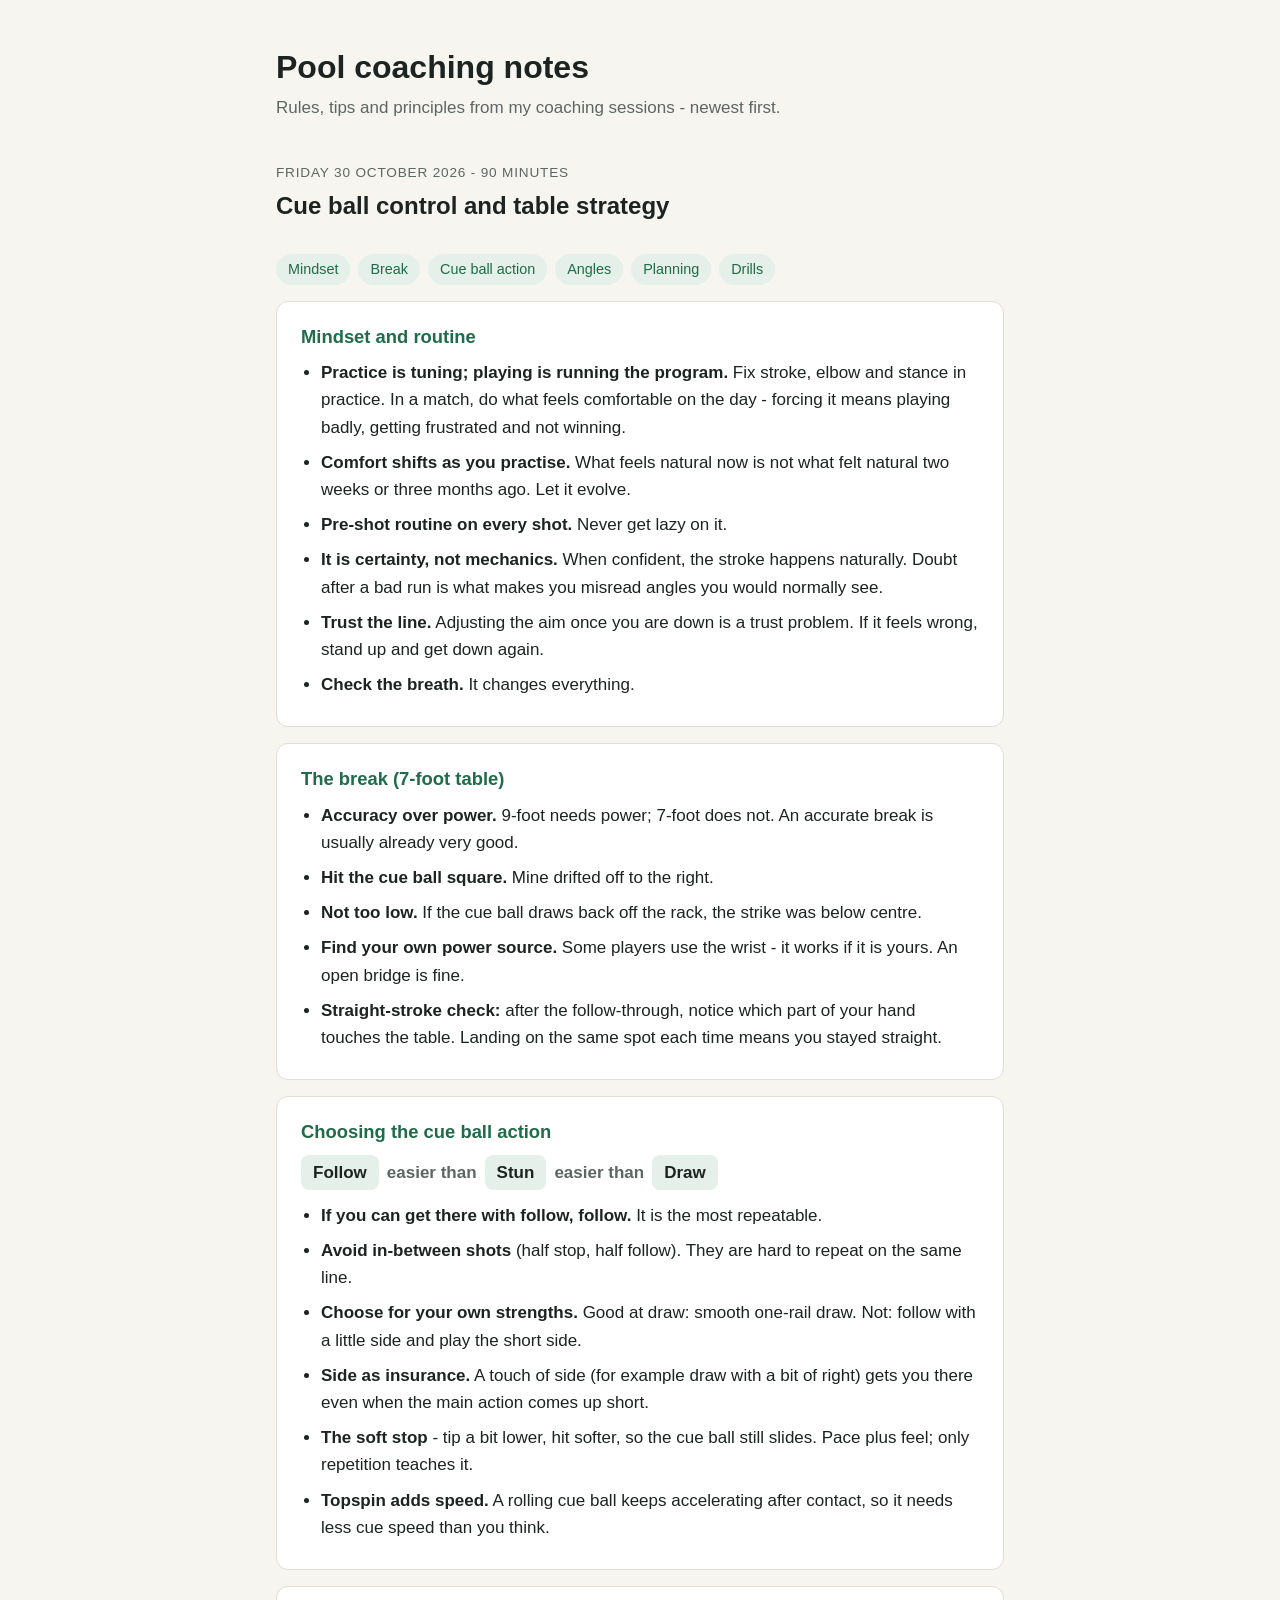
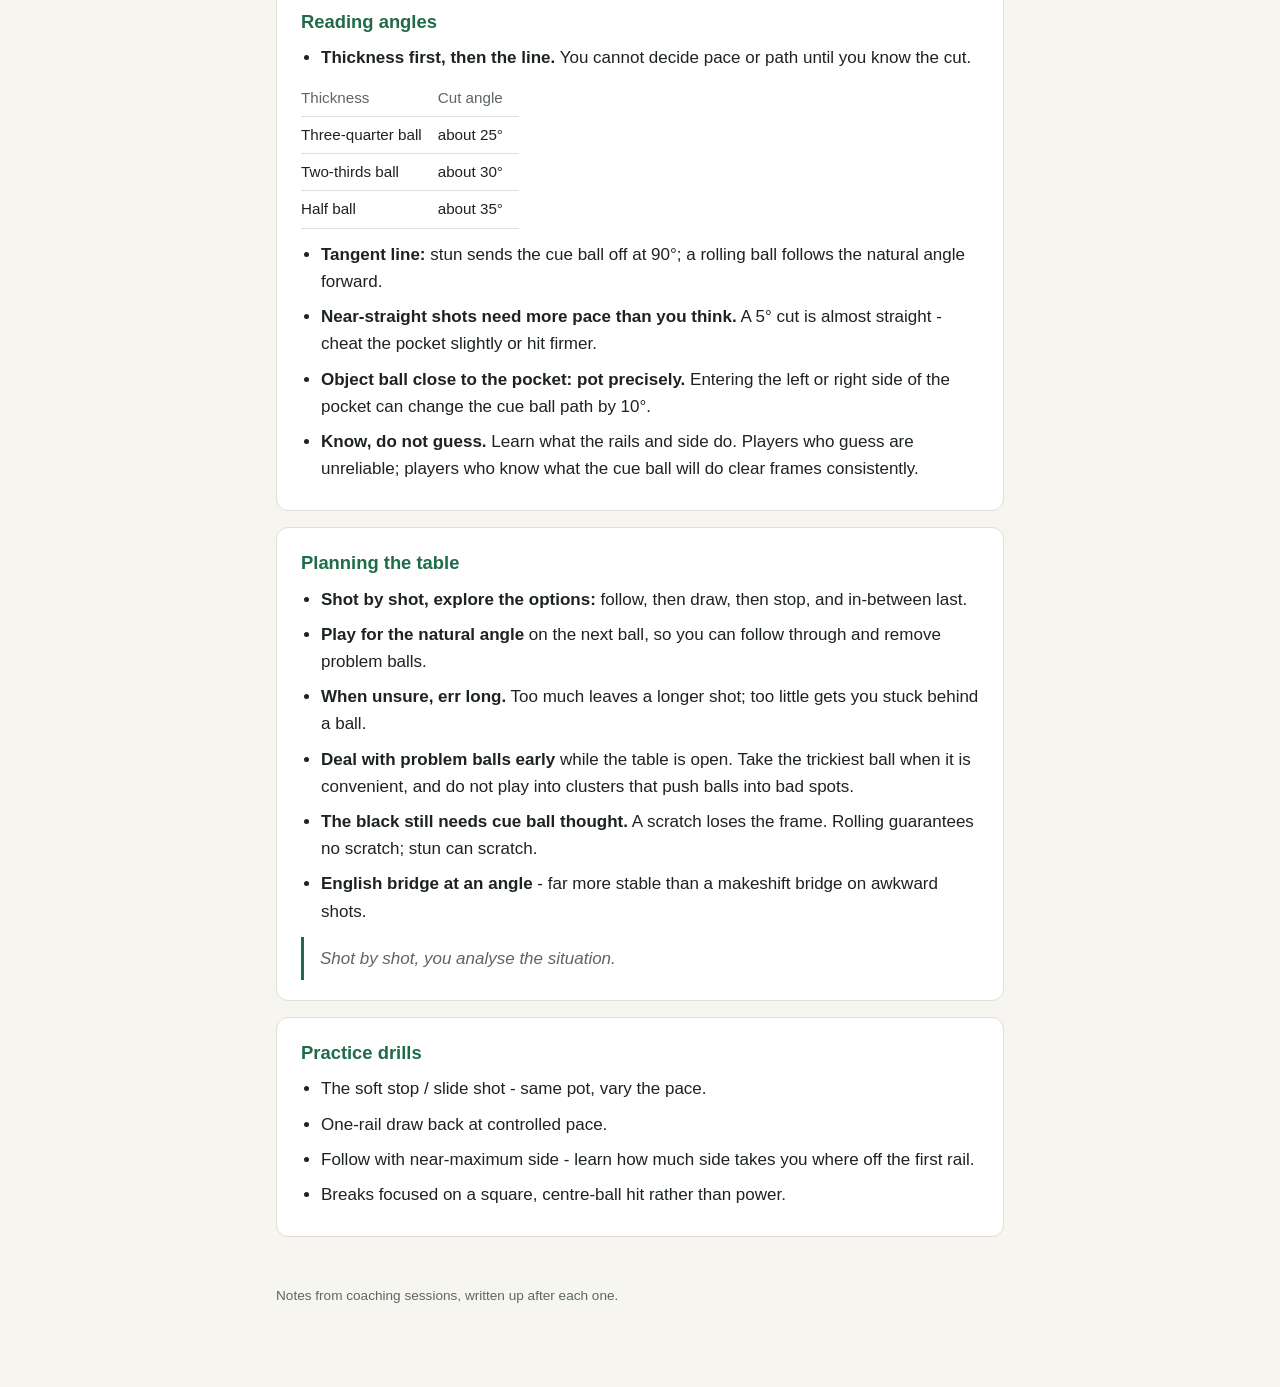
==== index.html @ a65aeb09 "Add pool coaching notes - 30 Oct 2026 session" ====
<!doctype html>
<html lang="en-AU">
<head>
<meta charset="utf-8">
<meta name="viewport" content="width=device-width, initial-scale=1">
<title>Pool coaching notes</title>
<meta name="description" content="Rules, tips and principles from my pool coaching sessions.">
<style>
  :root {
    --bg: #f7f5f0;
    --surface: #ffffff;
    --text: #1d2321;
    --muted: #5d6662;
    --line: #e2ded5;
    --accent: #1f6b4a;
    --accent-soft: #e4f0e9;
  }
  @media (prefers-color-scheme: dark) {
    :root {
      --bg: #121614;
      --surface: #1a201d;
      --text: #e8ece9;
      --muted: #9aa59f;
      --line: #2a322e;
      --accent: #6fc49a;
      --accent-soft: #1f2e27;
    }
  }
  * { box-sizing: border-box; }
  body {
    margin: 0;
    background: var(--bg);
    color: var(--text);
    font: 17px/1.6 -apple-system, BlinkMacSystemFont, "Segoe UI", Roboto, sans-serif;
  }
  main { max-width: 760px; margin: 0 auto; padding: 48px 16px 80px; }
  header h1 { font-size: 2rem; line-height: 1.2; margin: 0 0 8px; }
  header p { color: var(--muted); margin: 0; }
  nav { margin: 28px 0 8px; display: flex; flex-wrap: wrap; gap: 8px; }
  nav a {
    font-size: 0.9rem; text-decoration: none; color: var(--accent);
    background: var(--accent-soft); padding: 4px 12px; border-radius: 999px;
  }
  .session { margin-top: 40px; }
  .session-meta {
    font-size: 0.85rem; text-transform: uppercase; letter-spacing: 0.06em;
    color: var(--muted); margin: 0 0 4px;
  }
  .session > h2 { font-size: 1.5rem; margin: 0 0 16px; }
  section.card {
    background: var(--surface); border: 1px solid var(--line);
    border-radius: 12px; padding: 20px 24px; margin: 16px 0;
  }
  section.card h3 { margin: 0 0 8px; font-size: 1.15rem; color: var(--accent); }
  ul { margin: 0; padding-left: 20px; }
  li { margin: 8px 0; }
  li strong { font-weight: 600; }
  .ladder {
    display: flex; flex-wrap: wrap; align-items: center; gap: 8px;
    margin: 4px 0 12px; font-weight: 600;
  }
  .ladder span { background: var(--accent-soft); padding: 4px 12px; border-radius: 8px; }
  .ladder i { color: var(--muted); font-style: normal; }
  table { border-collapse: collapse; margin: 8px 0 12px; font-size: 0.95rem; }
  th, td { text-align: left; padding: 6px 16px 6px 0; border-bottom: 1px solid var(--line); }
  th { color: var(--muted); font-weight: 500; }
  blockquote {
    margin: 12px 0 0; padding: 8px 16px; border-left: 3px solid var(--accent);
    color: var(--muted); font-style: italic;
  }
  footer { margin-top: 48px; color: var(--muted); font-size: 0.85rem; }
</style>
</head>
<body>
<main>
  <header>
    <h1>Pool coaching notes</h1>
    <p>Rules, tips and principles from my coaching sessions - newest first.</p>
  </header>

  <article class="session" id="2026-10-30">
    <p class="session-meta">Friday 30 October 2026 - 90 minutes</p>
    <h2>Cue ball control and table strategy</h2>

    <nav>
      <a href="#mindset">Mindset</a>
      <a href="#break">Break</a>
      <a href="#action">Cue ball action</a>
      <a href="#angles">Angles</a>
      <a href="#planning">Planning</a>
      <a href="#drills">Drills</a>
    </nav>

    <section class="card" id="mindset">
      <h3>Mindset and routine</h3>
      <ul>
        <li><strong>Practice is tuning; playing is running the program.</strong> Fix stroke, elbow and stance in practice. In a match, do what feels comfortable on the day - forcing it means playing badly, getting frustrated and not winning.</li>
        <li><strong>Comfort shifts as you practise.</strong> What feels natural now is not what felt natural two weeks or three months ago. Let it evolve.</li>
        <li><strong>Pre-shot routine on every shot.</strong> Never get lazy on it.</li>
        <li><strong>It is certainty, not mechanics.</strong> When confident, the stroke happens naturally. Doubt after a bad run is what makes you misread angles you would normally see.</li>
        <li><strong>Trust the line.</strong> Adjusting the aim once you are down is a trust problem. If it feels wrong, stand up and get down again.</li>
        <li><strong>Check the breath.</strong> It changes everything.</li>
      </ul>
    </section>

    <section class="card" id="break">
      <h3>The break (7-foot table)</h3>
      <ul>
        <li><strong>Accuracy over power.</strong> 9-foot needs power; 7-foot does not. An accurate break is usually already very good.</li>
        <li><strong>Hit the cue ball square.</strong> Mine drifted off to the right.</li>
        <li><strong>Not too low.</strong> If the cue ball draws back off the rack, the strike was below centre.</li>
        <li><strong>Find your own power source.</strong> Some players use the wrist - it works if it is yours. An open bridge is fine.</li>
        <li><strong>Straight-stroke check:</strong> after the follow-through, notice which part of your hand touches the table. Landing on the same spot each time means you stayed straight.</li>
      </ul>
    </section>

    <section class="card" id="action">
      <h3>Choosing the cue ball action</h3>
      <div class="ladder"><span>Follow</span><i>easier than</i><span>Stun</span><i>easier than</i><span>Draw</span></div>
      <ul>
        <li><strong>If you can get there with follow, follow.</strong> It is the most repeatable.</li>
        <li><strong>Avoid in-between shots</strong> (half stop, half follow). They are hard to repeat on the same line.</li>
        <li><strong>Choose for your own strengths.</strong> Good at draw: smooth one-rail draw. Not: follow with a little side and play the short side.</li>
        <li><strong>Side as insurance.</strong> A touch of side (for example draw with a bit of right) gets you there even when the main action comes up short.</li>
        <li><strong>The soft stop</strong> - tip a bit lower, hit softer, so the cue ball still slides. Pace plus feel; only repetition teaches it.</li>
        <li><strong>Topspin adds speed.</strong> A rolling cue ball keeps accelerating after contact, so it needs less cue speed than you think.</li>
      </ul>
    </section>

    <section class="card" id="angles">
      <h3>Reading angles</h3>
      <ul>
        <li><strong>Thickness first, then the line.</strong> You cannot decide pace or path until you know the cut.</li>
      </ul>
      <table>
        <thead><tr><th>Thickness</th><th>Cut angle</th></tr></thead>
        <tbody>
          <tr><td>Three-quarter ball</td><td>about 25&deg;</td></tr>
          <tr><td>Two-thirds ball</td><td>about 30&deg;</td></tr>
          <tr><td>Half ball</td><td>about 35&deg;</td></tr>
        </tbody>
      </table>
      <ul>
        <li><strong>Tangent line:</strong> stun sends the cue ball off at 90&deg;; a rolling ball follows the natural angle forward.</li>
        <li><strong>Near-straight shots need more pace than you think.</strong> A 5&deg; cut is almost straight - cheat the pocket slightly or hit firmer.</li>
        <li><strong>Object ball close to the pocket: pot precisely.</strong> Entering the left or right side of the pocket can change the cue ball path by 10&deg;.</li>
        <li><strong>Know, do not guess.</strong> Learn what the rails and side do. Players who guess are unreliable; players who know what the cue ball will do clear frames consistently.</li>
      </ul>
    </section>

    <section class="card" id="planning">
      <h3>Planning the table</h3>
      <ul>
        <li><strong>Shot by shot, explore the options:</strong> follow, then draw, then stop, and in-between last.</li>
        <li><strong>Play for the natural angle</strong> on the next ball, so you can follow through and remove problem balls.</li>
        <li><strong>When unsure, err long.</strong> Too much leaves a longer shot; too little gets you stuck behind a ball.</li>
        <li><strong>Deal with problem balls early</strong> while the table is open. Take the trickiest ball when it is convenient, and do not play into clusters that push balls into bad spots.</li>
        <li><strong>The black still needs cue ball thought.</strong> A scratch loses the frame. Rolling guarantees no scratch; stun can scratch.</li>
        <li><strong>English bridge at an angle</strong> - far more stable than a makeshift bridge on awkward shots.</li>
      </ul>
      <blockquote>Shot by shot, you analyse the situation.</blockquote>
    </section>

    <section class="card" id="drills">
      <h3>Practice drills</h3>
      <ul>
        <li>The soft stop / slide shot - same pot, vary the pace.</li>
        <li>One-rail draw back at controlled pace.</li>
        <li>Follow with near-maximum side - learn how much side takes you where off the first rail.</li>
        <li>Breaks focused on a square, centre-ball hit rather than power.</li>
      </ul>
    </section>
  </article>

  <footer>Notes from coaching sessions, written up after each one.</footer>
</main>
</body>
</html>
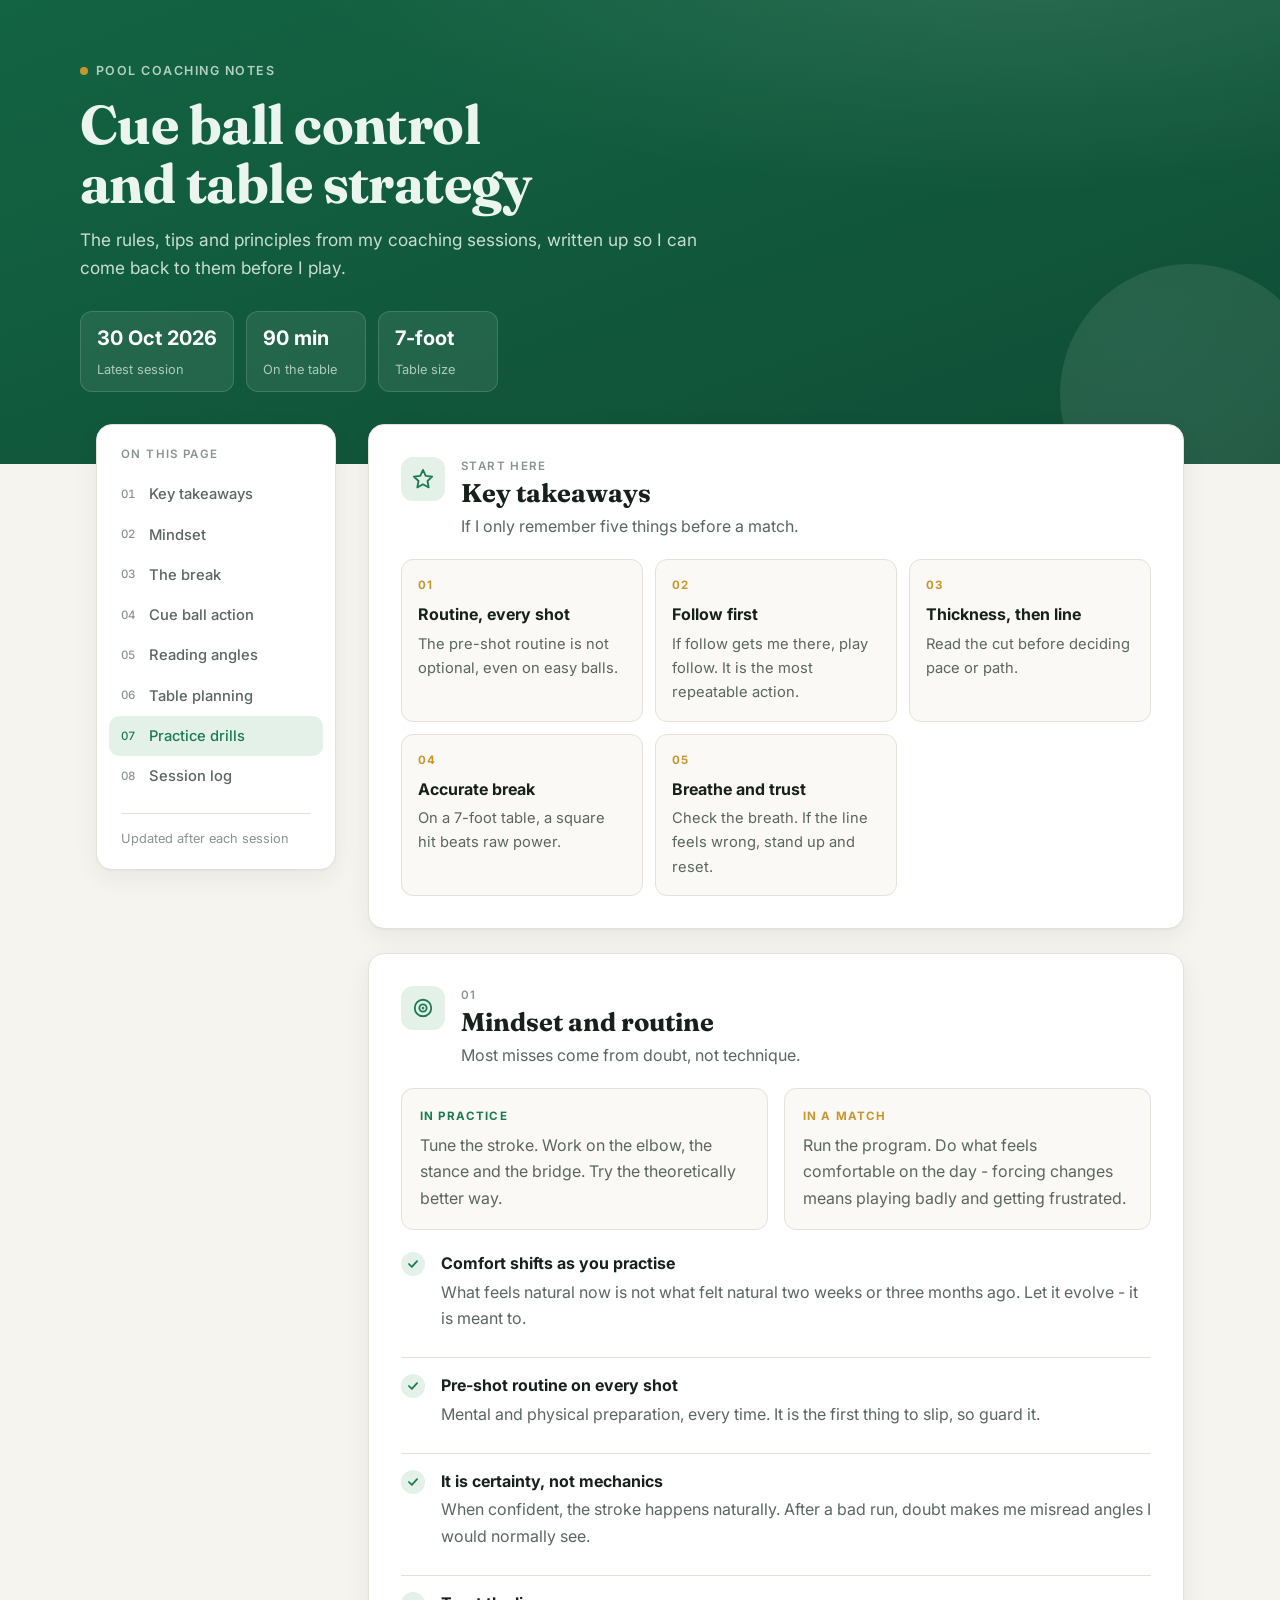
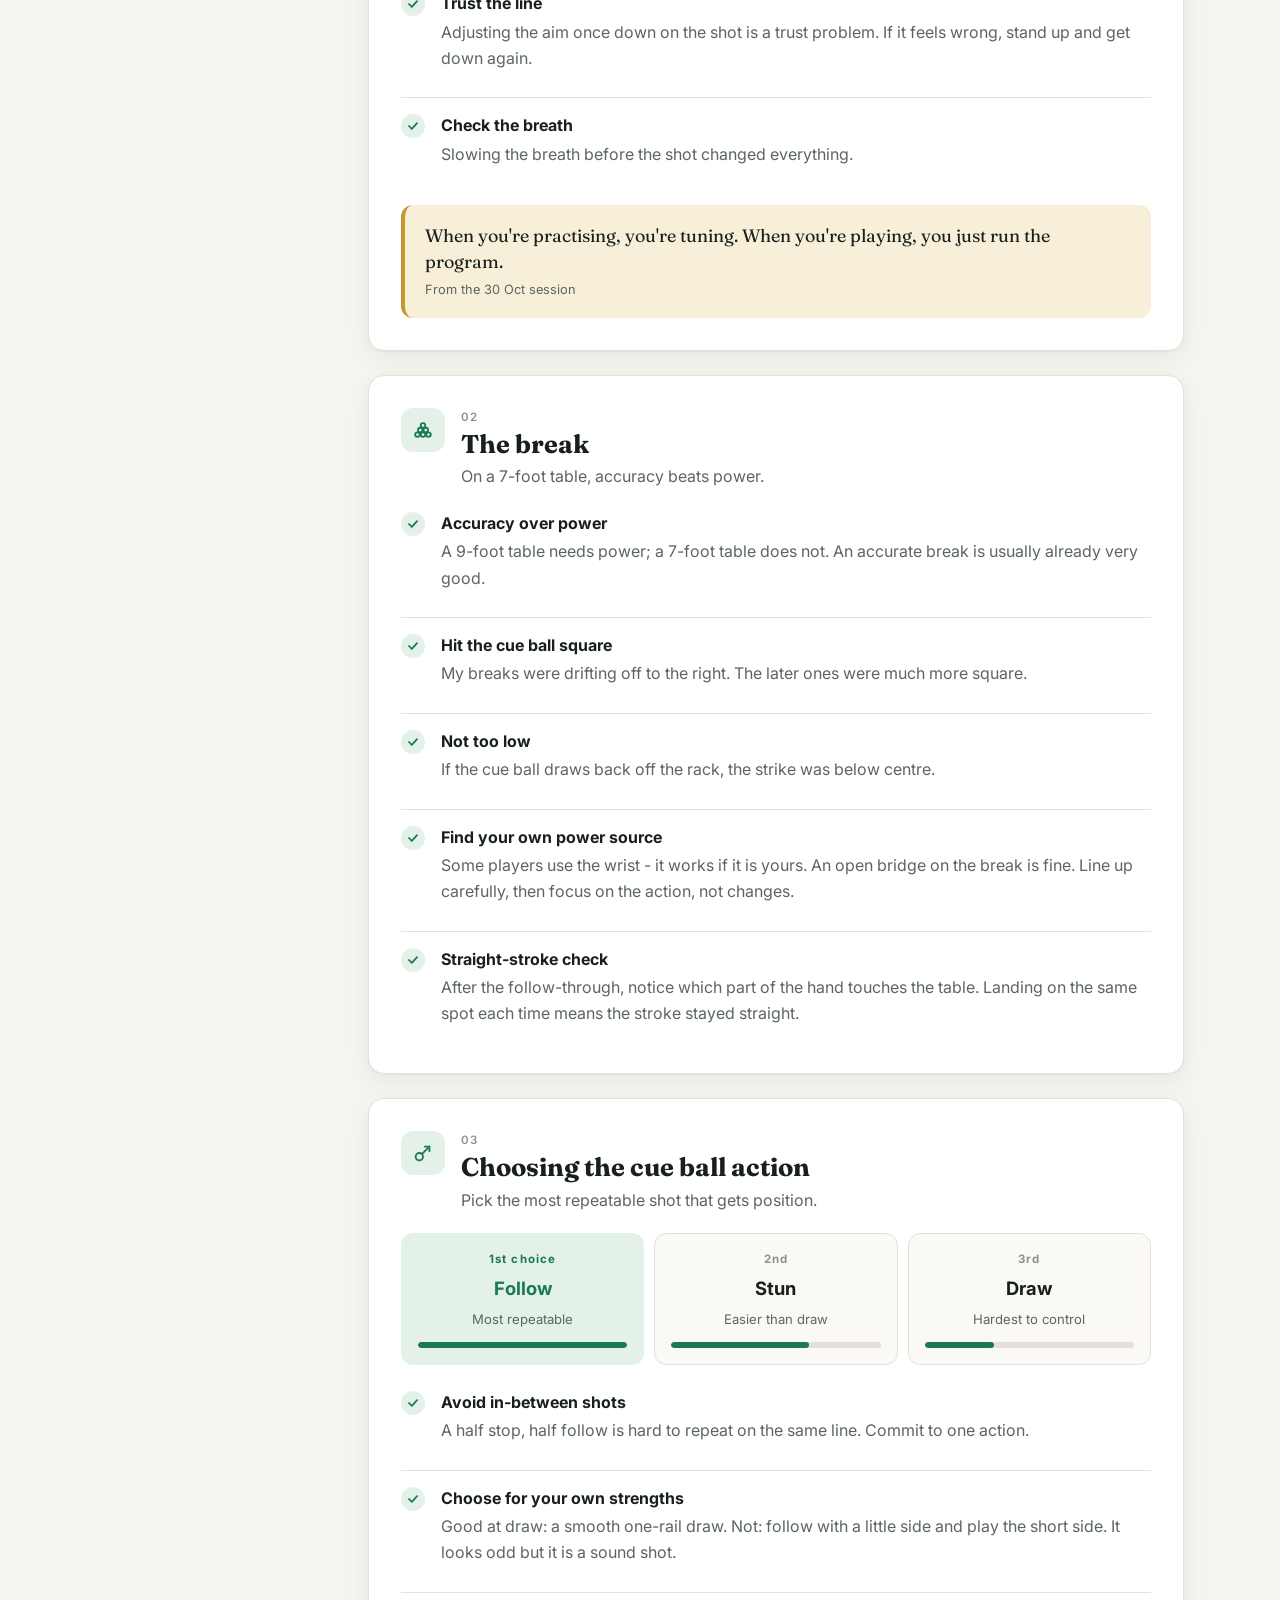
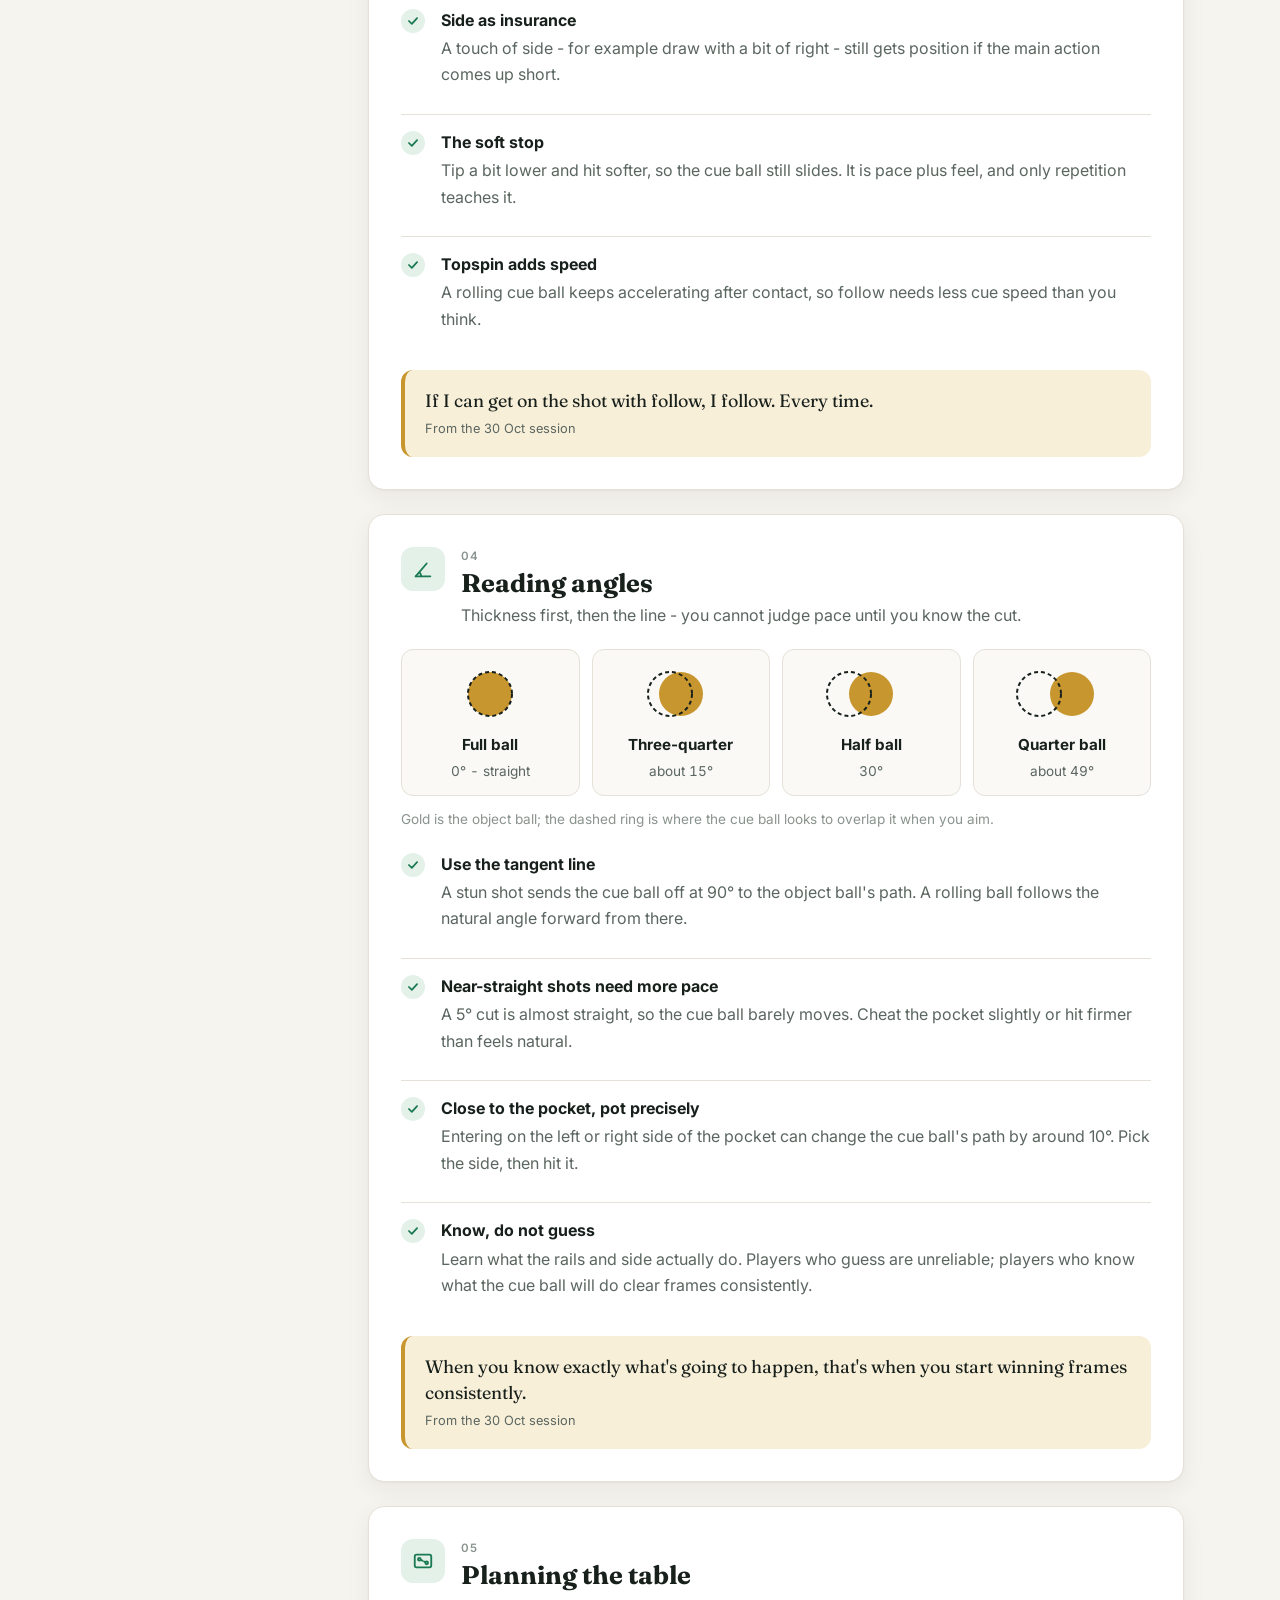
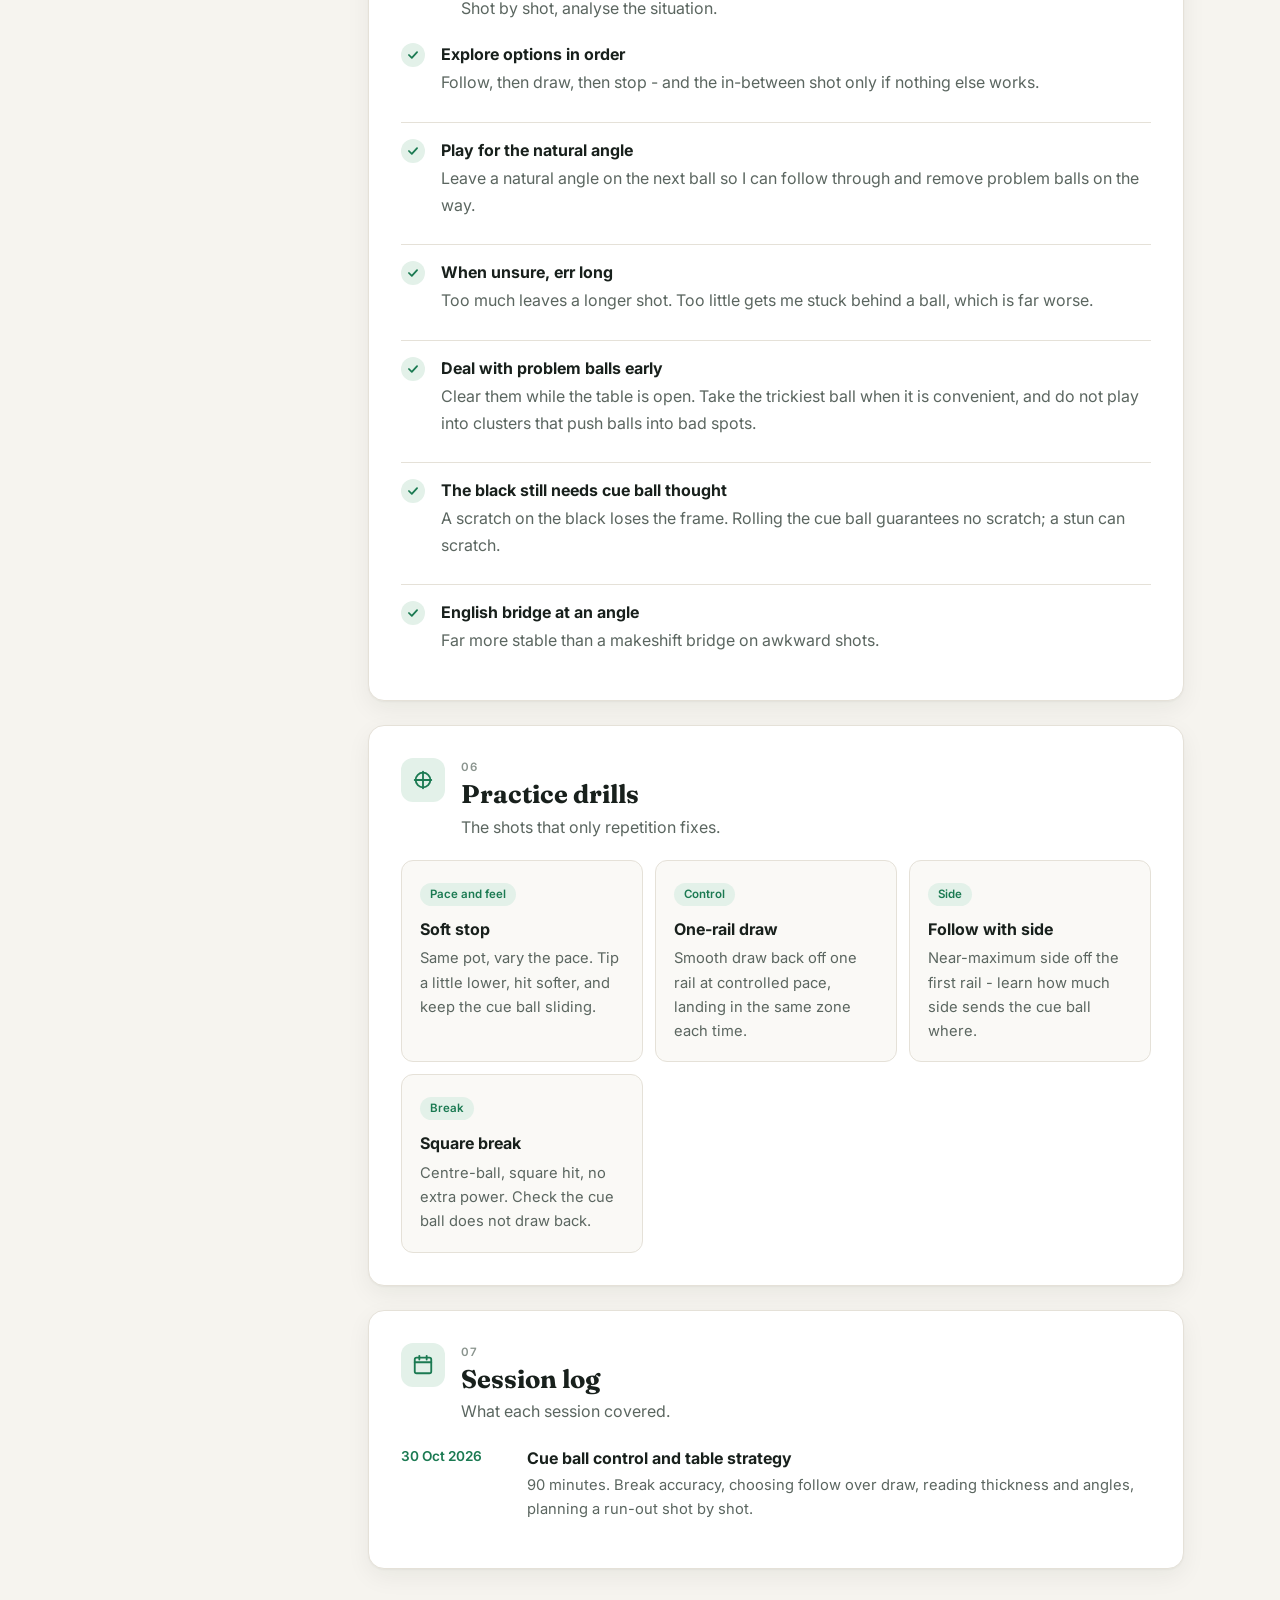
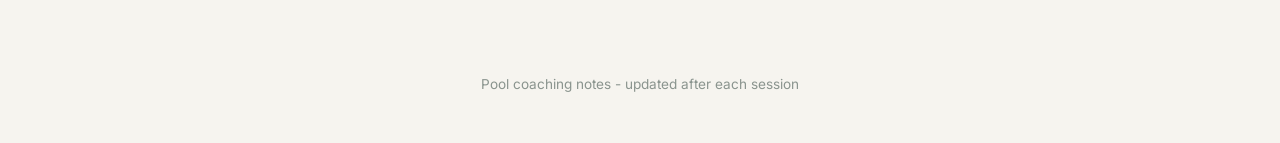
==== commit 3a9e1dd9: "Redesign: hero, section nav, takeaways, shot ladder, angle diagrams, drills" ====
--- a/index.html
+++ b/index.html
@@ -3,176 +3,487 @@
 <head>
 <meta charset="utf-8">
 <meta name="viewport" content="width=device-width, initial-scale=1">
-<title>Pool coaching notes</title>
+<title>Pool Coaching Notes</title>
 <meta name="description" content="Rules, tips and principles from my pool coaching sessions.">
+<link rel="preconnect" href="https://fonts.googleapis.com">
+<link rel="preconnect" href="https://fonts.gstatic.com" crossorigin>
+<link href="https://fonts.googleapis.com/css2?family=Inter:wght@400;500;600;700&family=Fraunces:opsz,wght@9..144,600;9..144,700&display=swap" rel="stylesheet">
 <style>
   :root {
-    --bg: #f7f5f0;
+    --bg: #f6f4ef;
     --surface: #ffffff;
-    --text: #1d2321;
-    --muted: #5d6662;
-    --line: #e2ded5;
-    --accent: #1f6b4a;
-    --accent-soft: #e4f0e9;
+    --surface-2: #faf9f6;
+    --text: #18201c;
+    --muted: #5b6660;
+    --faint: #8a948e;
+    --line: #e5e1d8;
+    --felt: #0f4d36;
+    --felt-2: #136443;
+    --felt-ink: #e9f5ee;
+    --accent: #1b7a52;
+    --accent-soft: #e3f1e9;
+    --gold: #c8962e;
+    --gold-soft: #f8efd9;
+    --shadow: 0 1px 2px rgba(20, 30, 25, .04), 0 8px 24px rgba(20, 30, 25, .06);
+    --radius: 16px;
   }
   @media (prefers-color-scheme: dark) {
     :root {
-      --bg: #121614;
-      --surface: #1a201d;
-      --text: #e8ece9;
-      --muted: #9aa59f;
-      --line: #2a322e;
-      --accent: #6fc49a;
-      --accent-soft: #1f2e27;
+      --bg: #0e1311;
+      --surface: #161d1a;
+      --surface-2: #121815;
+      --text: #e7ece9;
+      --muted: #a2ada7;
+      --faint: #76817b;
+      --line: #26302b;
+      --felt: #0b3a29;
+      --felt-2: #0f4a34;
+      --felt-ink: #e3f2ea;
+      --accent: #5cc694;
+      --accent-soft: #1a2c24;
+      --gold: #e0b354;
+      --gold-soft: #2c2616;
+      --shadow: 0 1px 2px rgba(0, 0, 0, .3), 0 8px 24px rgba(0, 0, 0, .25);
     }
   }
   * { box-sizing: border-box; }
+  html { scroll-behavior: smooth; scroll-padding-top: 24px; }
   body {
     margin: 0;
     background: var(--bg);
     color: var(--text);
-    font: 17px/1.6 -apple-system, BlinkMacSystemFont, "Segoe UI", Roboto, sans-serif;
-  }
-  main { max-width: 760px; margin: 0 auto; padding: 48px 16px 80px; }
-  header h1 { font-size: 2rem; line-height: 1.2; margin: 0 0 8px; }
-  header p { color: var(--muted); margin: 0; }
-  nav { margin: 28px 0 8px; display: flex; flex-wrap: wrap; gap: 8px; }
-  nav a {
-    font-size: 0.9rem; text-decoration: none; color: var(--accent);
-    background: var(--accent-soft); padding: 4px 12px; border-radius: 999px;
-  }
-  .session { margin-top: 40px; }
-  .session-meta {
-    font-size: 0.85rem; text-transform: uppercase; letter-spacing: 0.06em;
-    color: var(--muted); margin: 0 0 4px;
-  }
-  .session > h2 { font-size: 1.5rem; margin: 0 0 16px; }
-  section.card {
-    background: var(--surface); border: 1px solid var(--line);
-    border-radius: 12px; padding: 20px 24px; margin: 16px 0;
-  }
-  section.card h3 { margin: 0 0 8px; font-size: 1.15rem; color: var(--accent); }
-  ul { margin: 0; padding-left: 20px; }
-  li { margin: 8px 0; }
-  li strong { font-weight: 600; }
-  .ladder {
-    display: flex; flex-wrap: wrap; align-items: center; gap: 8px;
-    margin: 4px 0 12px; font-weight: 600;
-  }
-  .ladder span { background: var(--accent-soft); padding: 4px 12px; border-radius: 8px; }
-  .ladder i { color: var(--muted); font-style: normal; }
-  table { border-collapse: collapse; margin: 8px 0 12px; font-size: 0.95rem; }
-  th, td { text-align: left; padding: 6px 16px 6px 0; border-bottom: 1px solid var(--line); }
-  th { color: var(--muted); font-weight: 500; }
-  blockquote {
-    margin: 12px 0 0; padding: 8px 16px; border-left: 3px solid var(--accent);
-    color: var(--muted); font-style: italic;
-  }
-  footer { margin-top: 48px; color: var(--muted); font-size: 0.85rem; }
+    font: 16px/1.65 Inter, -apple-system, BlinkMacSystemFont, "Segoe UI", sans-serif;
+    -webkit-font-smoothing: antialiased;
+  }
+  a { color: inherit; }
+
+  /* Hero */
+  .hero {
+    background:
+      radial-gradient(1200px 400px at 80% -10%, rgba(255,255,255,.10), transparent 60%),
+      linear-gradient(160deg, var(--felt-2), var(--felt));
+    color: var(--felt-ink);
+    padding: 56px 16px 72px;
+    position: relative;
+    overflow: hidden;
+  }
+  .hero::after {
+    content: "";
+    position: absolute; inset: auto -40px -60px auto;
+    width: 260px; height: 260px; border-radius: 50%;
+    background: radial-gradient(circle at 35% 35%, #ffffff, #e9e6dd 55%, #bdb8aa);
+    opacity: .10;
+  }
+  .hero-inner { max-width: 1120px; margin: 0 auto; position: relative; z-index: 1; }
+  .eyebrow {
+    display: inline-flex; align-items: center; gap: 8px;
+    font-size: .78rem; font-weight: 600; letter-spacing: .12em; text-transform: uppercase;
+    color: rgba(233, 245, 238, .75);
+  }
+  .eyebrow .dot { width: 8px; height: 8px; border-radius: 50%; background: var(--gold); }
+  .hero h1 {
+    font-family: Fraunces, Georgia, serif;
+    font-size: clamp(2.2rem, 5vw, 3.4rem);
+    line-height: 1.08; margin: 14px 0 12px; font-weight: 700; letter-spacing: -.01em;
+  }
+  .hero p.lede { max-width: 620px; font-size: 1.08rem; color: rgba(233, 245, 238, .85); margin: 0; }
+  .stats { display: flex; flex-wrap: wrap; gap: 12px; margin-top: 28px; }
+  .stat {
+    background: rgba(255,255,255,.08); border: 1px solid rgba(255,255,255,.14);
+    border-radius: 12px; padding: 10px 16px; min-width: 120px;
+  }
+  .stat b { display: block; font-size: 1.25rem; font-weight: 700; color: #fff; }
+  .stat span { font-size: .8rem; color: rgba(233, 245, 238, .7); }
+
+  /* Layout */
+  .layout {
+    max-width: 1120px; margin: -40px auto 0; padding: 0 16px 80px;
+    display: grid; grid-template-columns: 240px minmax(0, 1fr); gap: 32px;
+    position: relative; z-index: 2;
+  }
+  @media (max-width: 900px) { .layout { grid-template-columns: minmax(0, 1fr); gap: 0; } }
+
+  /* Sidebar nav */
+  .toc {
+    position: sticky; top: 24px; align-self: start;
+    background: var(--surface); border: 1px solid var(--line); border-radius: var(--radius);
+    box-shadow: var(--shadow); padding: 20px 12px;
+  }
+  .toc h2 {
+    font-size: .72rem; letter-spacing: .12em; text-transform: uppercase;
+    color: var(--faint); margin: 0 12px 10px; font-weight: 600;
+  }
+  .toc ol { list-style: none; margin: 0; padding: 0; counter-reset: toc; }
+  .toc li a {
+    display: flex; gap: 10px; align-items: center;
+    padding: 8px 12px; border-radius: 10px; text-decoration: none;
+    color: var(--muted); font-size: .92rem; font-weight: 500;
+    transition: background .15s, color .15s;
+  }
+  .toc li a::before {
+    counter-increment: toc; content: counter(toc, decimal-leading-zero);
+    font-size: .72rem; color: var(--faint); font-variant-numeric: tabular-nums; width: 18px;
+  }
+  .toc li a:hover, .toc li a.active { background: var(--accent-soft); color: var(--accent); }
+  .toc li a.active::before { color: var(--accent); }
+  .toc .session-tag {
+    margin: 16px 12px 0; padding-top: 14px; border-top: 1px solid var(--line);
+    font-size: .8rem; color: var(--faint);
+  }
+  @media (max-width: 900px) {
+    .toc {
+      position: sticky; top: 0; z-index: 10; border-radius: 0 0 14px 14px;
+      margin: 0 -16px 20px; padding: 10px 16px; border-left: 0; border-right: 0; border-top: 0;
+    }
+    .toc h2, .toc .session-tag { display: none; }
+    .toc ol { display: flex; gap: 6px; overflow-x: auto; scrollbar-width: none; }
+    .toc ol::-webkit-scrollbar { display: none; }
+    .toc li a { white-space: nowrap; padding: 6px 12px; font-size: .85rem; }
+  }
+
+  /* Content */
+  .content { min-width: 0; }
+  .block {
+    background: var(--surface); border: 1px solid var(--line); border-radius: var(--radius);
+    box-shadow: var(--shadow); padding: 32px; margin-bottom: 24px;
+  }
+  @media (max-width: 600px) { .block { padding: 22px 18px; } }
+  .block-head { display: flex; align-items: flex-start; gap: 16px; margin-bottom: 20px; }
+  .icon {
+    flex: none; width: 44px; height: 44px; border-radius: 12px;
+    display: grid; place-items: center; background: var(--accent-soft); color: var(--accent);
+  }
+  .icon svg { width: 22px; height: 22px; }
+  .block-head .num {
+    font-size: .72rem; font-weight: 600; letter-spacing: .12em; text-transform: uppercase; color: var(--faint);
+  }
+  .block-head h2 {
+    font-family: Fraunces, Georgia, serif; font-size: 1.6rem; line-height: 1.2;
+    margin: 2px 0 4px; font-weight: 700;
+  }
+  .block-head p { margin: 0; color: var(--muted); }
+
+  /* Key takeaways */
+  .takeaways { display: grid; grid-template-columns: repeat(auto-fit, minmax(min(200px, 100%), 1fr)); gap: 12px; }
+  .takeaway {
+    background: var(--surface-2); border: 1px solid var(--line); border-radius: 12px; padding: 16px;
+  }
+  .takeaway .k { font-size: .72rem; font-weight: 700; letter-spacing: .1em; color: var(--gold); }
+  .takeaway h3 { margin: 6px 0 4px; font-size: 1rem; }
+  .takeaway p { margin: 0; color: var(--muted); font-size: .92rem; }
+
+  /* Principle list */
+  .principles { display: grid; gap: 12px; }
+  .principle {
+    display: grid; grid-template-columns: 28px minmax(0, 1fr); gap: 12px;
+    padding: 14px 0; border-top: 1px solid var(--line);
+  }
+  .principle:first-child { border-top: 0; padding-top: 0; }
+  .principle .tick {
+    width: 24px; height: 24px; border-radius: 50%; margin-top: 2px;
+    background: var(--accent-soft); color: var(--accent); display: grid; place-items: center;
+  }
+  .principle .tick svg { width: 14px; height: 14px; }
+  .principle h3 { margin: 0 0 2px; font-size: 1rem; }
+  .principle p { margin: 0; color: var(--muted); }
+
+  /* Quote */
+  .quote {
+    margin: 24px 0 0; padding: 18px 20px; border-radius: 12px;
+    background: var(--gold-soft); border-left: 4px solid var(--gold);
+    font-family: Fraunces, Georgia, serif; font-size: 1.12rem; line-height: 1.45;
+  }
+  .quote cite {
+    display: block; margin-top: 6px; font-family: Inter, sans-serif; font-style: normal;
+    font-size: .8rem; color: var(--muted);
+  }
+
+  /* Two-column split */
+  .split { display: grid; grid-template-columns: 1fr 1fr; gap: 16px; margin-bottom: 20px; }
+  @media (max-width: 640px) { .split { grid-template-columns: 1fr; } }
+  .panel { border-radius: 12px; padding: 18px; border: 1px solid var(--line); background: var(--surface-2); }
+  .panel .label { font-size: .72rem; font-weight: 700; letter-spacing: .1em; text-transform: uppercase; }
+  .panel.do .label { color: var(--accent); }
+  .panel.dont .label { color: var(--gold); }
+  .panel p { margin: 6px 0 0; color: var(--muted); }
+
+  /* Shot ladder */
+  .ladder { display: grid; grid-template-columns: repeat(3, 1fr); gap: 10px; margin-bottom: 24px; }
+  .rung {
+    border-radius: 12px; padding: 16px; text-align: center; border: 1px solid var(--line);
+    background: var(--surface-2);
+  }
+  .rung .rank { font-size: .72rem; font-weight: 700; letter-spacing: .1em; color: var(--faint); }
+  .rung b { display: block; font-size: 1.15rem; margin: 4px 0 2px; }
+  .rung span { font-size: .82rem; color: var(--muted); }
+  .rung.first { background: var(--accent-soft); border-color: transparent; }
+  .rung.first .rank, .rung.first b { color: var(--accent); }
+  .bar { height: 6px; border-radius: 3px; background: var(--line); margin-top: 10px; overflow: hidden; }
+  .bar i { display: block; height: 100%; background: var(--accent); border-radius: 3px; }
+
+  /* Angle chart */
+  .angles { display: grid; grid-template-columns: repeat(auto-fit, minmax(min(130px, 100%), 1fr)); gap: 12px; margin-bottom: 12px; }
+  .angle {
+    border: 1px solid var(--line); border-radius: 12px; padding: 14px 12px 12px; text-align: center;
+    background: var(--surface-2);
+  }
+  .angle svg { width: 100%; max-width: 120px; height: auto; display: block; margin: 0 auto 8px; }
+  .angle b { display: block; font-size: .95rem; }
+  .angle span { font-size: .85rem; color: var(--muted); font-variant-numeric: tabular-nums; }
+  .ob { fill: var(--gold); }
+  .cb { fill: none; stroke: var(--text); stroke-width: 2; stroke-dasharray: 4 3; }
+  .note { font-size: .85rem; color: var(--faint); margin: 0 0 20px; }
+
+  /* Drills */
+  .drills { display: grid; grid-template-columns: repeat(auto-fit, minmax(min(230px, 100%), 1fr)); gap: 12px; }
+  .drill { border: 1px solid var(--line); border-radius: 12px; padding: 18px; background: var(--surface-2); }
+  .drill .tag {
+    display: inline-block; font-size: .72rem; font-weight: 600; padding: 2px 10px; border-radius: 999px;
+    background: var(--accent-soft); color: var(--accent);
+  }
+  .drill h3 { margin: 10px 0 4px; font-size: 1rem; }
+  .drill p { margin: 0; color: var(--muted); font-size: .92rem; }
+
+  /* Session log */
+  .sessions { list-style: none; margin: 0; padding: 0; }
+  .sessions li {
+    display: grid; grid-template-columns: 110px minmax(0, 1fr); gap: 16px;
+    padding: 14px 0; border-top: 1px solid var(--line);
+  }
+  .sessions li:first-child { border-top: 0; padding-top: 0; }
+  .sessions time { font-size: .85rem; font-weight: 600; color: var(--accent); }
+  .sessions h3 { margin: 0; font-size: 1rem; }
+  .sessions p { margin: 2px 0 0; color: var(--muted); font-size: .92rem; }
+
+  footer { text-align: center; color: var(--faint); font-size: .85rem; padding: 0 16px 48px; }
 </style>
 </head>
 <body>
-<main>
-  <header>
-    <h1>Pool coaching notes</h1>
-    <p>Rules, tips and principles from my coaching sessions - newest first.</p>
-  </header>
-
-  <article class="session" id="2026-10-30">
-    <p class="session-meta">Friday 30 October 2026 - 90 minutes</p>
-    <h2>Cue ball control and table strategy</h2>
-
-    <nav>
-      <a href="#mindset">Mindset</a>
-      <a href="#break">Break</a>
-      <a href="#action">Cue ball action</a>
-      <a href="#angles">Angles</a>
-      <a href="#planning">Planning</a>
-      <a href="#drills">Drills</a>
-    </nav>
-
-    <section class="card" id="mindset">
-      <h3>Mindset and routine</h3>
-      <ul>
-        <li><strong>Practice is tuning; playing is running the program.</strong> Fix stroke, elbow and stance in practice. In a match, do what feels comfortable on the day - forcing it means playing badly, getting frustrated and not winning.</li>
-        <li><strong>Comfort shifts as you practise.</strong> What feels natural now is not what felt natural two weeks or three months ago. Let it evolve.</li>
-        <li><strong>Pre-shot routine on every shot.</strong> Never get lazy on it.</li>
-        <li><strong>It is certainty, not mechanics.</strong> When confident, the stroke happens naturally. Doubt after a bad run is what makes you misread angles you would normally see.</li>
-        <li><strong>Trust the line.</strong> Adjusting the aim once you are down is a trust problem. If it feels wrong, stand up and get down again.</li>
-        <li><strong>Check the breath.</strong> It changes everything.</li>
+
+<header class="hero">
+  <div class="hero-inner">
+    <div class="eyebrow"><span class="dot"></span>Pool coaching notes</div>
+    <h1>Cue ball control<br>and table strategy</h1>
+    <p class="lede">The rules, tips and principles from my coaching sessions, written up so I can come back to them before I play.</p>
+    <div class="stats">
+      <div class="stat"><b>30 Oct 2026</b><span>Latest session</span></div>
+      <div class="stat"><b>90 min</b><span>On the table</span></div>
+      <div class="stat"><b>7-foot</b><span>Table size</span></div>
+    </div>
+  </div>
+</header>
+
+<div class="layout">
+  <nav class="toc" aria-label="Sections">
+    <h2>On this page</h2>
+    <ol>
+      <li><a href="#takeaways">Key takeaways</a></li>
+      <li><a href="#mindset">Mindset</a></li>
+      <li><a href="#break">The break</a></li>
+      <li><a href="#action">Cue ball action</a></li>
+      <li><a href="#angles">Reading angles</a></li>
+      <li><a href="#planning">Table planning</a></li>
+      <li><a href="#drills">Practice drills</a></li>
+      <li><a href="#sessions">Session log</a></li>
+    </ol>
+    <div class="session-tag">Updated after each session</div>
+  </nav>
+
+  <main class="content">
+
+    <section class="block" id="takeaways">
+      <div class="block-head">
+        <div class="icon"><svg viewBox="0 0 24 24" fill="none" stroke="currentColor" stroke-width="2" stroke-linecap="round" stroke-linejoin="round"><path d="M12 2l3 6.5 7 .9-5.1 4.8 1.3 7-6.2-3.4-6.2 3.4 1.3-7L2 9.4l7-.9z"/></svg></div>
+        <div>
+          <div class="num">Start here</div>
+          <h2>Key takeaways</h2>
+          <p>If I only remember five things before a match.</p>
+        </div>
+      </div>
+      <div class="takeaways">
+        <div class="takeaway"><div class="k">01</div><h3>Routine, every shot</h3><p>The pre-shot routine is not optional, even on easy balls.</p></div>
+        <div class="takeaway"><div class="k">02</div><h3>Follow first</h3><p>If follow gets me there, play follow. It is the most repeatable action.</p></div>
+        <div class="takeaway"><div class="k">03</div><h3>Thickness, then line</h3><p>Read the cut before deciding pace or path.</p></div>
+        <div class="takeaway"><div class="k">04</div><h3>Accurate break</h3><p>On a 7-foot table, a square hit beats raw power.</p></div>
+        <div class="takeaway"><div class="k">05</div><h3>Breathe and trust</h3><p>Check the breath. If the line feels wrong, stand up and reset.</p></div>
+      </div>
+    </section>
+
+    <section class="block" id="mindset">
+      <div class="block-head">
+        <div class="icon"><svg viewBox="0 0 24 24" fill="none" stroke="currentColor" stroke-width="2" stroke-linecap="round" stroke-linejoin="round"><circle cx="12" cy="12" r="9"/><circle cx="12" cy="12" r="4"/><circle cx="12" cy="12" r="0.5" fill="currentColor"/></svg></div>
+        <div>
+          <div class="num">01</div>
+          <h2>Mindset and routine</h2>
+          <p>Most misses come from doubt, not technique.</p>
+        </div>
+      </div>
+      <div class="split">
+        <div class="panel do"><div class="label">In practice</div><p>Tune the stroke. Work on the elbow, the stance and the bridge. Try the theoretically better way.</p></div>
+        <div class="panel dont"><div class="label">In a match</div><p>Run the program. Do what feels comfortable on the day - forcing changes means playing badly and getting frustrated.</p></div>
+      </div>
+      <div class="principles">
+        <div class="principle"><div class="tick"><svg viewBox="0 0 24 24" fill="none" stroke="currentColor" stroke-width="3" stroke-linecap="round" stroke-linejoin="round"><path d="M5 12l5 5 9-10"/></svg></div><div><h3>Comfort shifts as you practise</h3><p>What feels natural now is not what felt natural two weeks or three months ago. Let it evolve - it is meant to.</p></div></div>
+        <div class="principle"><div class="tick"><svg viewBox="0 0 24 24" fill="none" stroke="currentColor" stroke-width="3" stroke-linecap="round" stroke-linejoin="round"><path d="M5 12l5 5 9-10"/></svg></div><div><h3>Pre-shot routine on every shot</h3><p>Mental and physical preparation, every time. It is the first thing to slip, so guard it.</p></div></div>
+        <div class="principle"><div class="tick"><svg viewBox="0 0 24 24" fill="none" stroke="currentColor" stroke-width="3" stroke-linecap="round" stroke-linejoin="round"><path d="M5 12l5 5 9-10"/></svg></div><div><h3>It is certainty, not mechanics</h3><p>When confident, the stroke happens naturally. After a bad run, doubt makes me misread angles I would normally see.</p></div></div>
+        <div class="principle"><div class="tick"><svg viewBox="0 0 24 24" fill="none" stroke="currentColor" stroke-width="3" stroke-linecap="round" stroke-linejoin="round"><path d="M5 12l5 5 9-10"/></svg></div><div><h3>Trust the line</h3><p>Adjusting the aim once down on the shot is a trust problem. If it feels wrong, stand up and get down again.</p></div></div>
+        <div class="principle"><div class="tick"><svg viewBox="0 0 24 24" fill="none" stroke="currentColor" stroke-width="3" stroke-linecap="round" stroke-linejoin="round"><path d="M5 12l5 5 9-10"/></svg></div><div><h3>Check the breath</h3><p>Slowing the breath before the shot changed everything.</p></div></div>
+      </div>
+      <blockquote class="quote">When you're practising, you're tuning. When you're playing, you just run the program.<cite>From the 30 Oct session</cite></blockquote>
+    </section>
+
+    <section class="block" id="break">
+      <div class="block-head">
+        <div class="icon"><svg viewBox="0 0 24 24" fill="none" stroke="currentColor" stroke-width="2" stroke-linecap="round" stroke-linejoin="round"><circle cx="12" cy="7" r="2.5"/><circle cx="9" cy="12" r="2.5"/><circle cx="15" cy="12" r="2.5"/><circle cx="6" cy="17" r="2.5"/><circle cx="12" cy="17" r="2.5"/><circle cx="18" cy="17" r="2.5"/></svg></div>
+        <div>
+          <div class="num">02</div>
+          <h2>The break</h2>
+          <p>On a 7-foot table, accuracy beats power.</p>
+        </div>
+      </div>
+      <div class="principles">
+        <div class="principle"><div class="tick"><svg viewBox="0 0 24 24" fill="none" stroke="currentColor" stroke-width="3" stroke-linecap="round" stroke-linejoin="round"><path d="M5 12l5 5 9-10"/></svg></div><div><h3>Accuracy over power</h3><p>A 9-foot table needs power; a 7-foot table does not. An accurate break is usually already very good.</p></div></div>
+        <div class="principle"><div class="tick"><svg viewBox="0 0 24 24" fill="none" stroke="currentColor" stroke-width="3" stroke-linecap="round" stroke-linejoin="round"><path d="M5 12l5 5 9-10"/></svg></div><div><h3>Hit the cue ball square</h3><p>My breaks were drifting off to the right. The later ones were much more square.</p></div></div>
+        <div class="principle"><div class="tick"><svg viewBox="0 0 24 24" fill="none" stroke="currentColor" stroke-width="3" stroke-linecap="round" stroke-linejoin="round"><path d="M5 12l5 5 9-10"/></svg></div><div><h3>Not too low</h3><p>If the cue ball draws back off the rack, the strike was below centre.</p></div></div>
+        <div class="principle"><div class="tick"><svg viewBox="0 0 24 24" fill="none" stroke="currentColor" stroke-width="3" stroke-linecap="round" stroke-linejoin="round"><path d="M5 12l5 5 9-10"/></svg></div><div><h3>Find your own power source</h3><p>Some players use the wrist - it works if it is yours. An open bridge on the break is fine. Line up carefully, then focus on the action, not changes.</p></div></div>
+        <div class="principle"><div class="tick"><svg viewBox="0 0 24 24" fill="none" stroke="currentColor" stroke-width="3" stroke-linecap="round" stroke-linejoin="round"><path d="M5 12l5 5 9-10"/></svg></div><div><h3>Straight-stroke check</h3><p>After the follow-through, notice which part of the hand touches the table. Landing on the same spot each time means the stroke stayed straight.</p></div></div>
+      </div>
+    </section>
+
+    <section class="block" id="action">
+      <div class="block-head">
+        <div class="icon"><svg viewBox="0 0 24 24" fill="none" stroke="currentColor" stroke-width="2" stroke-linecap="round" stroke-linejoin="round"><circle cx="8" cy="16" r="4"/><path d="M11 13l8-8"/><path d="M14 5h5v5"/></svg></div>
+        <div>
+          <div class="num">03</div>
+          <h2>Choosing the cue ball action</h2>
+          <p>Pick the most repeatable shot that gets position.</p>
+        </div>
+      </div>
+      <div class="ladder">
+        <div class="rung first"><div class="rank">1st choice</div><b>Follow</b><span>Most repeatable</span><div class="bar"><i style="width:100%"></i></div></div>
+        <div class="rung"><div class="rank">2nd</div><b>Stun</b><span>Easier than draw</span><div class="bar"><i style="width:66%"></i></div></div>
+        <div class="rung"><div class="rank">3rd</div><b>Draw</b><span>Hardest to control</span><div class="bar"><i style="width:33%"></i></div></div>
+      </div>
+      <div class="principles">
+        <div class="principle"><div class="tick"><svg viewBox="0 0 24 24" fill="none" stroke="currentColor" stroke-width="3" stroke-linecap="round" stroke-linejoin="round"><path d="M5 12l5 5 9-10"/></svg></div><div><h3>Avoid in-between shots</h3><p>A half stop, half follow is hard to repeat on the same line. Commit to one action.</p></div></div>
+        <div class="principle"><div class="tick"><svg viewBox="0 0 24 24" fill="none" stroke="currentColor" stroke-width="3" stroke-linecap="round" stroke-linejoin="round"><path d="M5 12l5 5 9-10"/></svg></div><div><h3>Choose for your own strengths</h3><p>Good at draw: a smooth one-rail draw. Not: follow with a little side and play the short side. It looks odd but it is a sound shot.</p></div></div>
+        <div class="principle"><div class="tick"><svg viewBox="0 0 24 24" fill="none" stroke="currentColor" stroke-width="3" stroke-linecap="round" stroke-linejoin="round"><path d="M5 12l5 5 9-10"/></svg></div><div><h3>Side as insurance</h3><p>A touch of side - for example draw with a bit of right - still gets position if the main action comes up short.</p></div></div>
+        <div class="principle"><div class="tick"><svg viewBox="0 0 24 24" fill="none" stroke="currentColor" stroke-width="3" stroke-linecap="round" stroke-linejoin="round"><path d="M5 12l5 5 9-10"/></svg></div><div><h3>The soft stop</h3><p>Tip a bit lower and hit softer, so the cue ball still slides. It is pace plus feel, and only repetition teaches it.</p></div></div>
+        <div class="principle"><div class="tick"><svg viewBox="0 0 24 24" fill="none" stroke="currentColor" stroke-width="3" stroke-linecap="round" stroke-linejoin="round"><path d="M5 12l5 5 9-10"/></svg></div><div><h3>Topspin adds speed</h3><p>A rolling cue ball keeps accelerating after contact, so follow needs less cue speed than you think.</p></div></div>
+      </div>
+      <blockquote class="quote">If I can get on the shot with follow, I follow. Every time.<cite>From the 30 Oct session</cite></blockquote>
+    </section>
+
+    <section class="block" id="angles">
+      <div class="block-head">
+        <div class="icon"><svg viewBox="0 0 24 24" fill="none" stroke="currentColor" stroke-width="2" stroke-linecap="round" stroke-linejoin="round"><path d="M4 20h16"/><path d="M4 20L16 6"/><path d="M10 20a6 6 0 0 0-1.6-4.1"/></svg></div>
+        <div>
+          <div class="num">04</div>
+          <h2>Reading angles</h2>
+          <p>Thickness first, then the line - you cannot judge pace until you know the cut.</p>
+        </div>
+      </div>
+      <div class="angles">
+        <div class="angle">
+          <svg viewBox="0 0 120 60"><circle class="ob" cx="60" cy="30" r="22"/><circle class="cb" cx="60" cy="30" r="22"/></svg>
+          <b>Full ball</b><span>0&deg; - straight</span>
+        </div>
+        <div class="angle">
+          <svg viewBox="0 0 120 60"><circle class="ob" cx="60" cy="30" r="22"/><circle class="cb" cx="49" cy="30" r="22"/></svg>
+          <b>Three-quarter</b><span>about 15&deg;</span>
+        </div>
+        <div class="angle">
+          <svg viewBox="0 0 120 60"><circle class="ob" cx="60" cy="30" r="22"/><circle class="cb" cx="38" cy="30" r="22"/></svg>
+          <b>Half ball</b><span>30&deg;</span>
+        </div>
+        <div class="angle">
+          <svg viewBox="0 0 120 60"><circle class="ob" cx="70" cy="30" r="22"/><circle class="cb" cx="37" cy="30" r="22"/></svg>
+          <b>Quarter ball</b><span>about 49&deg;</span>
+        </div>
+      </div>
+      <p class="note">Gold is the object ball; the dashed ring is where the cue ball looks to overlap it when you aim.</p>
+      <div class="principles">
+        <div class="principle"><div class="tick"><svg viewBox="0 0 24 24" fill="none" stroke="currentColor" stroke-width="3" stroke-linecap="round" stroke-linejoin="round"><path d="M5 12l5 5 9-10"/></svg></div><div><h3>Use the tangent line</h3><p>A stun shot sends the cue ball off at 90&deg; to the object ball's path. A rolling ball follows the natural angle forward from there.</p></div></div>
+        <div class="principle"><div class="tick"><svg viewBox="0 0 24 24" fill="none" stroke="currentColor" stroke-width="3" stroke-linecap="round" stroke-linejoin="round"><path d="M5 12l5 5 9-10"/></svg></div><div><h3>Near-straight shots need more pace</h3><p>A 5&deg; cut is almost straight, so the cue ball barely moves. Cheat the pocket slightly or hit firmer than feels natural.</p></div></div>
+        <div class="principle"><div class="tick"><svg viewBox="0 0 24 24" fill="none" stroke="currentColor" stroke-width="3" stroke-linecap="round" stroke-linejoin="round"><path d="M5 12l5 5 9-10"/></svg></div><div><h3>Close to the pocket, pot precisely</h3><p>Entering on the left or right side of the pocket can change the cue ball's path by around 10&deg;. Pick the side, then hit it.</p></div></div>
+        <div class="principle"><div class="tick"><svg viewBox="0 0 24 24" fill="none" stroke="currentColor" stroke-width="3" stroke-linecap="round" stroke-linejoin="round"><path d="M5 12l5 5 9-10"/></svg></div><div><h3>Know, do not guess</h3><p>Learn what the rails and side actually do. Players who guess are unreliable; players who know what the cue ball will do clear frames consistently.</p></div></div>
+      </div>
+      <blockquote class="quote">When you know exactly what's going to happen, that's when you start winning frames consistently.<cite>From the 30 Oct session</cite></blockquote>
+    </section>
+
+    <section class="block" id="planning">
+      <div class="block-head">
+        <div class="icon"><svg viewBox="0 0 24 24" fill="none" stroke="currentColor" stroke-width="2" stroke-linecap="round" stroke-linejoin="round"><rect x="3" y="5" width="18" height="14" rx="2"/><circle cx="8" cy="10" r="1.5"/><circle cx="16" cy="14" r="1.5"/><path d="M9.5 10.8l5 2.4" stroke-dasharray="2 2"/></svg></div>
+        <div>
+          <div class="num">05</div>
+          <h2>Planning the table</h2>
+          <p>Shot by shot, analyse the situation.</p>
+        </div>
+      </div>
+      <div class="principles">
+        <div class="principle"><div class="tick"><svg viewBox="0 0 24 24" fill="none" stroke="currentColor" stroke-width="3" stroke-linecap="round" stroke-linejoin="round"><path d="M5 12l5 5 9-10"/></svg></div><div><h3>Explore options in order</h3><p>Follow, then draw, then stop - and the in-between shot only if nothing else works.</p></div></div>
+        <div class="principle"><div class="tick"><svg viewBox="0 0 24 24" fill="none" stroke="currentColor" stroke-width="3" stroke-linecap="round" stroke-linejoin="round"><path d="M5 12l5 5 9-10"/></svg></div><div><h3>Play for the natural angle</h3><p>Leave a natural angle on the next ball so I can follow through and remove problem balls on the way.</p></div></div>
+        <div class="principle"><div class="tick"><svg viewBox="0 0 24 24" fill="none" stroke="currentColor" stroke-width="3" stroke-linecap="round" stroke-linejoin="round"><path d="M5 12l5 5 9-10"/></svg></div><div><h3>When unsure, err long</h3><p>Too much leaves a longer shot. Too little gets me stuck behind a ball, which is far worse.</p></div></div>
+        <div class="principle"><div class="tick"><svg viewBox="0 0 24 24" fill="none" stroke="currentColor" stroke-width="3" stroke-linecap="round" stroke-linejoin="round"><path d="M5 12l5 5 9-10"/></svg></div><div><h3>Deal with problem balls early</h3><p>Clear them while the table is open. Take the trickiest ball when it is convenient, and do not play into clusters that push balls into bad spots.</p></div></div>
+        <div class="principle"><div class="tick"><svg viewBox="0 0 24 24" fill="none" stroke="currentColor" stroke-width="3" stroke-linecap="round" stroke-linejoin="round"><path d="M5 12l5 5 9-10"/></svg></div><div><h3>The black still needs cue ball thought</h3><p>A scratch on the black loses the frame. Rolling the cue ball guarantees no scratch; a stun can scratch.</p></div></div>
+        <div class="principle"><div class="tick"><svg viewBox="0 0 24 24" fill="none" stroke="currentColor" stroke-width="3" stroke-linecap="round" stroke-linejoin="round"><path d="M5 12l5 5 9-10"/></svg></div><div><h3>English bridge at an angle</h3><p>Far more stable than a makeshift bridge on awkward shots.</p></div></div>
+      </div>
+    </section>
+
+    <section class="block" id="drills">
+      <div class="block-head">
+        <div class="icon"><svg viewBox="0 0 24 24" fill="none" stroke="currentColor" stroke-width="2" stroke-linecap="round" stroke-linejoin="round"><path d="M12 3v18"/><path d="M3 12h18"/><circle cx="12" cy="12" r="8"/></svg></div>
+        <div>
+          <div class="num">06</div>
+          <h2>Practice drills</h2>
+          <p>The shots that only repetition fixes.</p>
+        </div>
+      </div>
+      <div class="drills">
+        <div class="drill"><span class="tag">Pace and feel</span><h3>Soft stop</h3><p>Same pot, vary the pace. Tip a little lower, hit softer, and keep the cue ball sliding.</p></div>
+        <div class="drill"><span class="tag">Control</span><h3>One-rail draw</h3><p>Smooth draw back off one rail at controlled pace, landing in the same zone each time.</p></div>
+        <div class="drill"><span class="tag">Side</span><h3>Follow with side</h3><p>Near-maximum side off the first rail - learn how much side sends the cue ball where.</p></div>
+        <div class="drill"><span class="tag">Break</span><h3>Square break</h3><p>Centre-ball, square hit, no extra power. Check the cue ball does not draw back.</p></div>
+      </div>
+    </section>
+
+    <section class="block" id="sessions">
+      <div class="block-head">
+        <div class="icon"><svg viewBox="0 0 24 24" fill="none" stroke="currentColor" stroke-width="2" stroke-linecap="round" stroke-linejoin="round"><rect x="3" y="4" width="18" height="17" rx="2"/><path d="M3 9h18"/><path d="M8 2v4"/><path d="M16 2v4"/></svg></div>
+        <div>
+          <div class="num">07</div>
+          <h2>Session log</h2>
+          <p>What each session covered.</p>
+        </div>
+      </div>
+      <ul class="sessions">
+        <li><time datetime="2026-10-30">30 Oct 2026</time><div><h3>Cue ball control and table strategy</h3><p>90 minutes. Break accuracy, choosing follow over draw, reading thickness and angles, planning a run-out shot by shot.</p></div></li>
       </ul>
     </section>
 
-    <section class="card" id="break">
-      <h3>The break (7-foot table)</h3>
-      <ul>
-        <li><strong>Accuracy over power.</strong> 9-foot needs power; 7-foot does not. An accurate break is usually already very good.</li>
-        <li><strong>Hit the cue ball square.</strong> Mine drifted off to the right.</li>
-        <li><strong>Not too low.</strong> If the cue ball draws back off the rack, the strike was below centre.</li>
-        <li><strong>Find your own power source.</strong> Some players use the wrist - it works if it is yours. An open bridge is fine.</li>
-        <li><strong>Straight-stroke check:</strong> after the follow-through, notice which part of your hand touches the table. Landing on the same spot each time means you stayed straight.</li>
-      </ul>
-    </section>
-
-    <section class="card" id="action">
-      <h3>Choosing the cue ball action</h3>
-      <div class="ladder"><span>Follow</span><i>easier than</i><span>Stun</span><i>easier than</i><span>Draw</span></div>
-      <ul>
-        <li><strong>If you can get there with follow, follow.</strong> It is the most repeatable.</li>
-        <li><strong>Avoid in-between shots</strong> (half stop, half follow). They are hard to repeat on the same line.</li>
-        <li><strong>Choose for your own strengths.</strong> Good at draw: smooth one-rail draw. Not: follow with a little side and play the short side.</li>
-        <li><strong>Side as insurance.</strong> A touch of side (for example draw with a bit of right) gets you there even when the main action comes up short.</li>
-        <li><strong>The soft stop</strong> - tip a bit lower, hit softer, so the cue ball still slides. Pace plus feel; only repetition teaches it.</li>
-        <li><strong>Topspin adds speed.</strong> A rolling cue ball keeps accelerating after contact, so it needs less cue speed than you think.</li>
-      </ul>
-    </section>
-
-    <section class="card" id="angles">
-      <h3>Reading angles</h3>
-      <ul>
-        <li><strong>Thickness first, then the line.</strong> You cannot decide pace or path until you know the cut.</li>
-      </ul>
-      <table>
-        <thead><tr><th>Thickness</th><th>Cut angle</th></tr></thead>
-        <tbody>
-          <tr><td>Three-quarter ball</td><td>about 25&deg;</td></tr>
-          <tr><td>Two-thirds ball</td><td>about 30&deg;</td></tr>
-          <tr><td>Half ball</td><td>about 35&deg;</td></tr>
-        </tbody>
-      </table>
-      <ul>
-        <li><strong>Tangent line:</strong> stun sends the cue ball off at 90&deg;; a rolling ball follows the natural angle forward.</li>
-        <li><strong>Near-straight shots need more pace than you think.</strong> A 5&deg; cut is almost straight - cheat the pocket slightly or hit firmer.</li>
-        <li><strong>Object ball close to the pocket: pot precisely.</strong> Entering the left or right side of the pocket can change the cue ball path by 10&deg;.</li>
-        <li><strong>Know, do not guess.</strong> Learn what the rails and side do. Players who guess are unreliable; players who know what the cue ball will do clear frames consistently.</li>
-      </ul>
-    </section>
-
-    <section class="card" id="planning">
-      <h3>Planning the table</h3>
-      <ul>
-        <li><strong>Shot by shot, explore the options:</strong> follow, then draw, then stop, and in-between last.</li>
-        <li><strong>Play for the natural angle</strong> on the next ball, so you can follow through and remove problem balls.</li>
-        <li><strong>When unsure, err long.</strong> Too much leaves a longer shot; too little gets you stuck behind a ball.</li>
-        <li><strong>Deal with problem balls early</strong> while the table is open. Take the trickiest ball when it is convenient, and do not play into clusters that push balls into bad spots.</li>
-        <li><strong>The black still needs cue ball thought.</strong> A scratch loses the frame. Rolling guarantees no scratch; stun can scratch.</li>
-        <li><strong>English bridge at an angle</strong> - far more stable than a makeshift bridge on awkward shots.</li>
-      </ul>
-      <blockquote>Shot by shot, you analyse the situation.</blockquote>
-    </section>
-
-    <section class="card" id="drills">
-      <h3>Practice drills</h3>
-      <ul>
-        <li>The soft stop / slide shot - same pot, vary the pace.</li>
-        <li>One-rail draw back at controlled pace.</li>
-        <li>Follow with near-maximum side - learn how much side takes you where off the first rail.</li>
-        <li>Breaks focused on a square, centre-ball hit rather than power.</li>
-      </ul>
-    </section>
-  </article>
-
-  <footer>Notes from coaching sessions, written up after each one.</footer>
-</main>
+  </main>
+</div>
+
+<footer>Pool coaching notes - updated after each session</footer>
+
+<script>
+  // Highlight the section in view in the contents list
+  const links = [...document.querySelectorAll('.toc a')];
+  const byId = Object.fromEntries(links.map(a => [a.getAttribute('href').slice(1), a]));
+  const io = new IntersectionObserver(entries => {
+    entries.forEach(e => {
+      if (e.isIntersecting) {
+        links.forEach(a => a.classList.remove('active'));
+        const a = byId[e.target.id];
+        if (a) {
+          a.classList.add('active');
+          const ol = a.closest('ol');
+          ol.scrollLeft = a.offsetLeft - ol.clientWidth / 2 + a.clientWidth / 2;
+        }
+      }
+    });
+  }, { rootMargin: '-30% 0px -60% 0px' });
+  document.querySelectorAll('main section[id]').forEach(s => io.observe(s));
+</script>
 </body>
 </html>
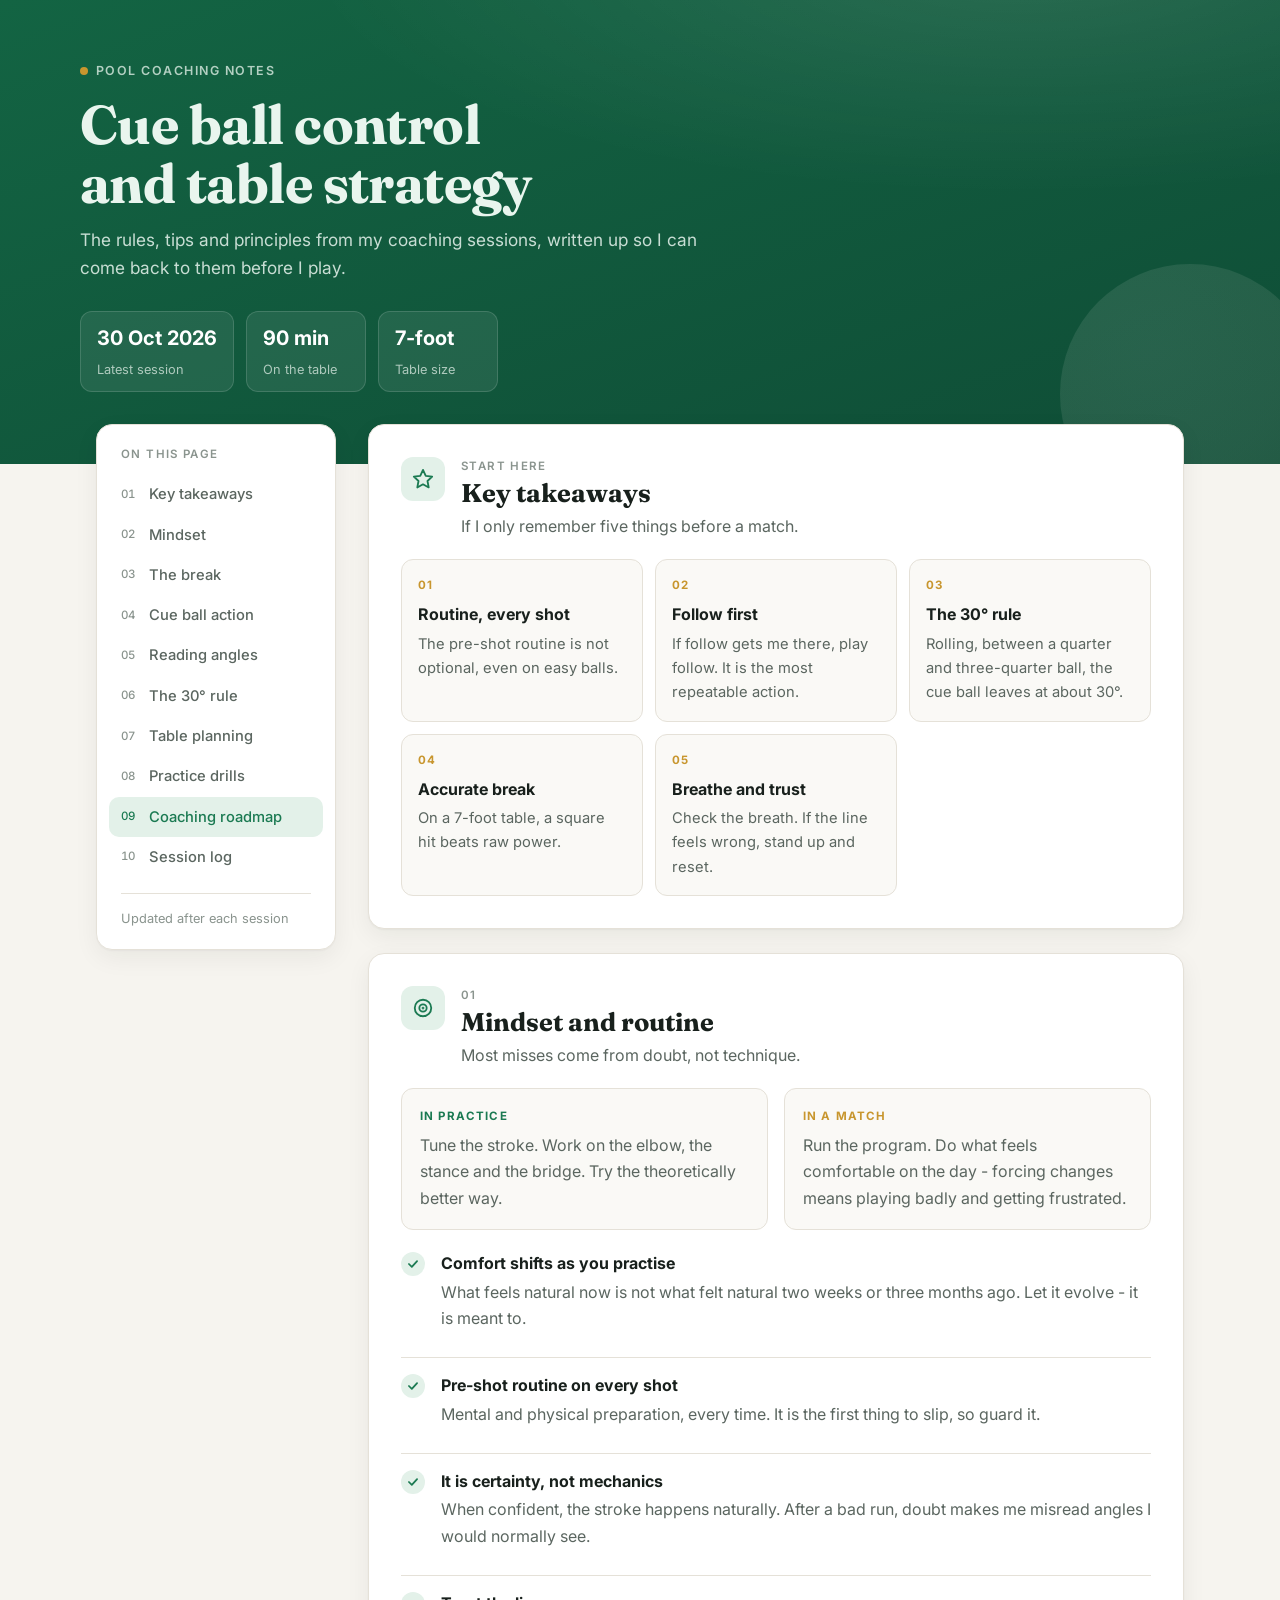
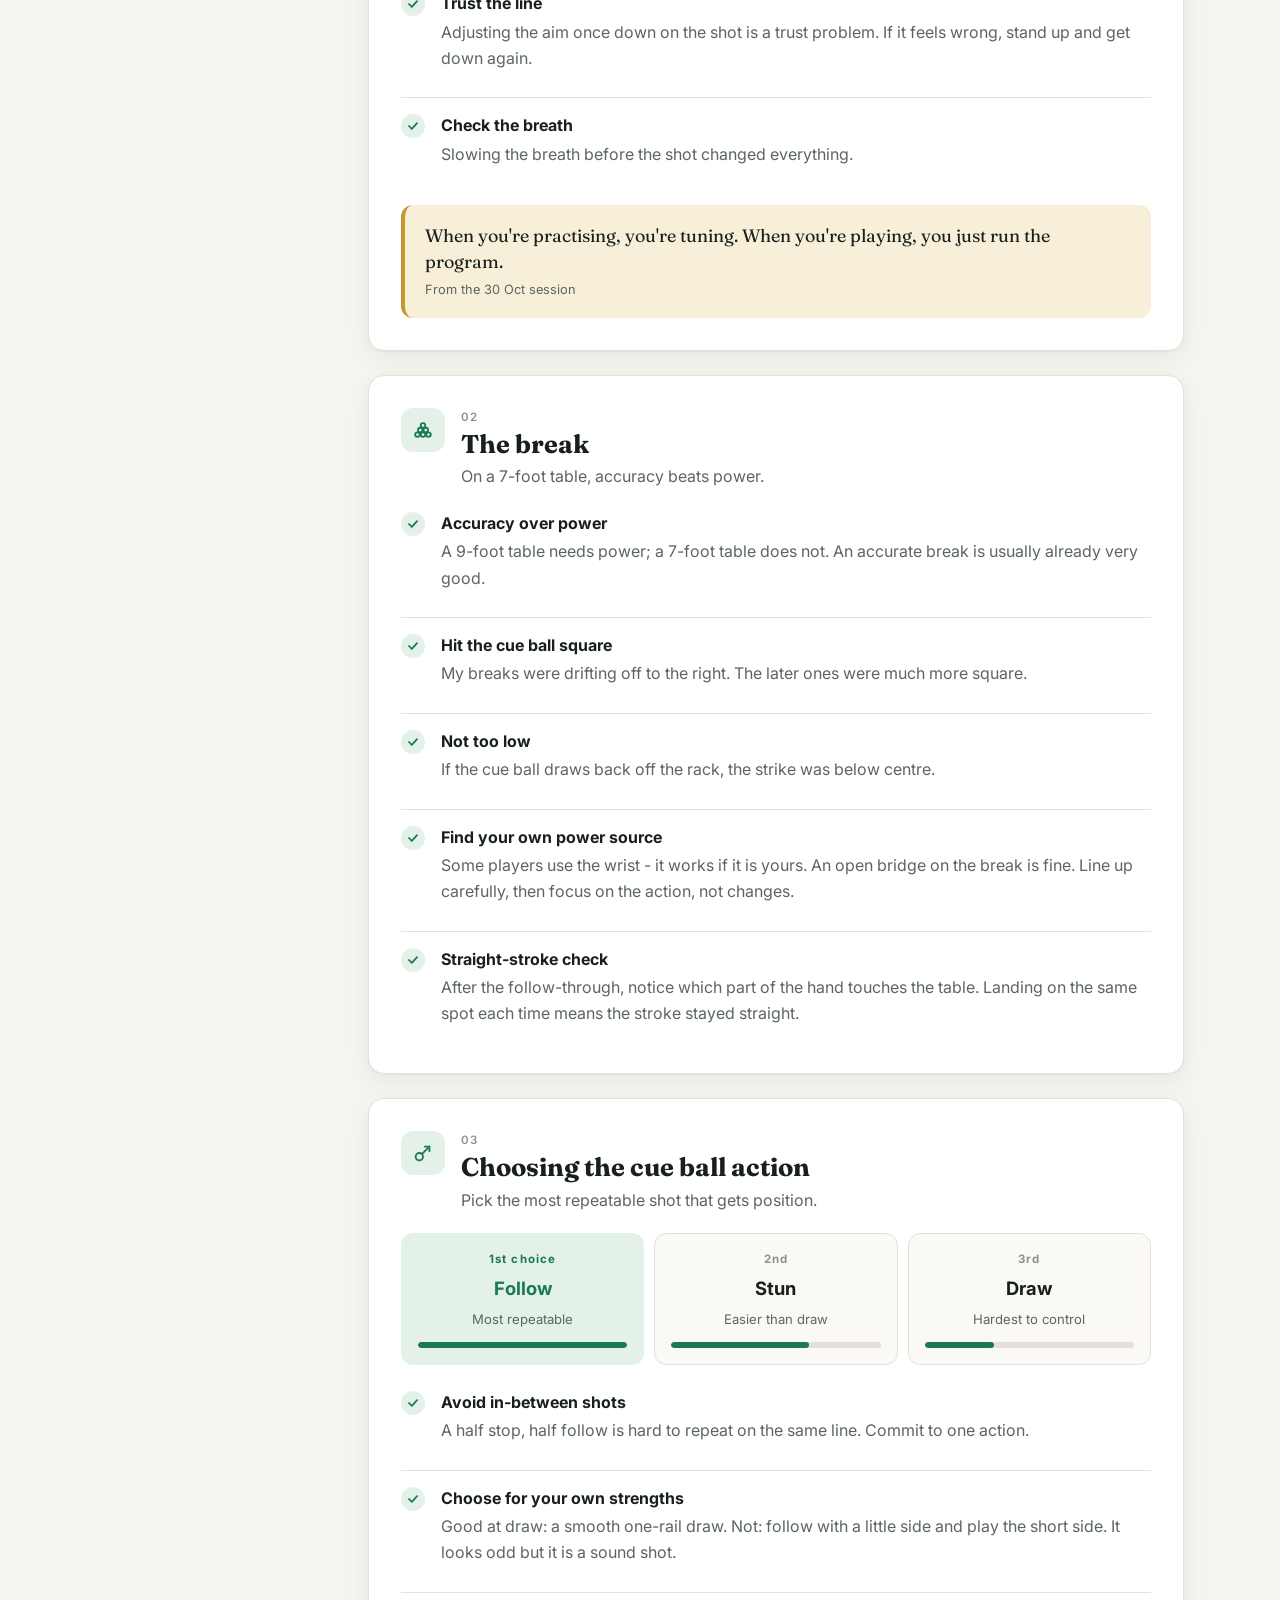
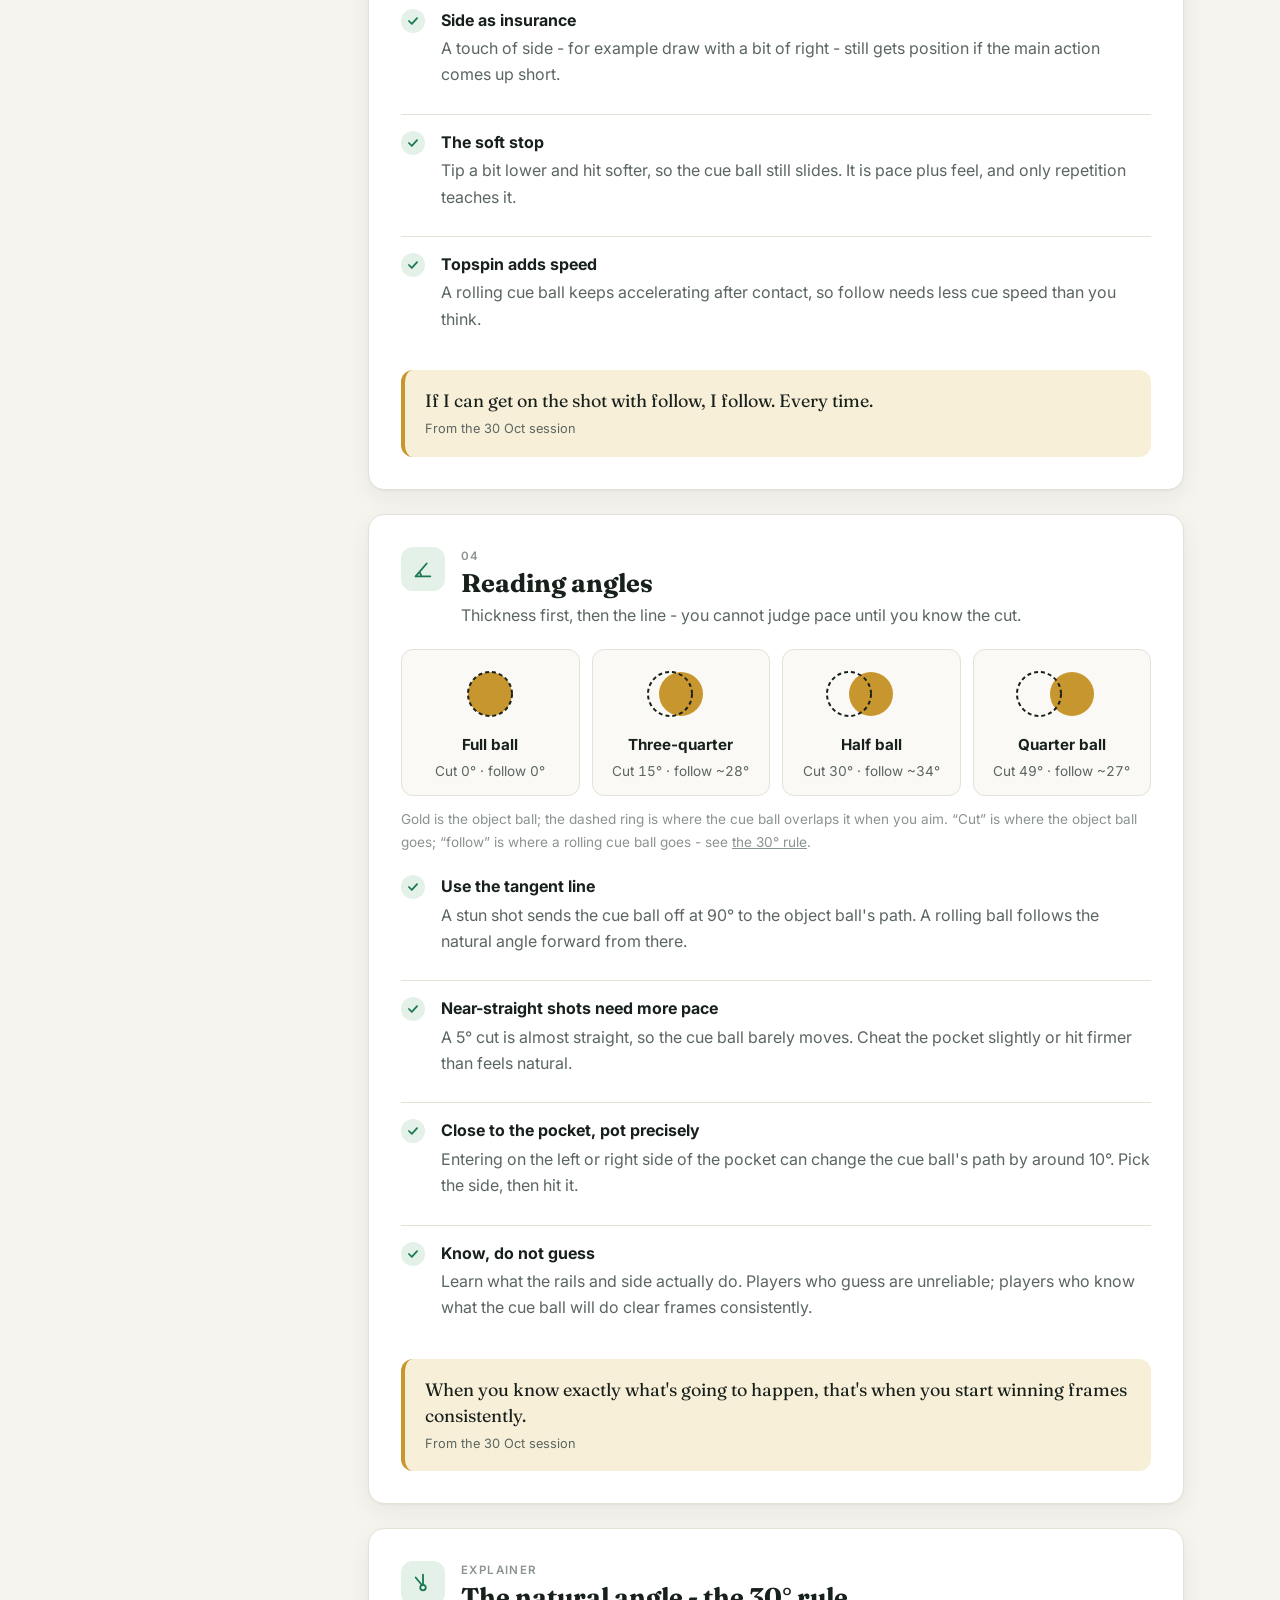
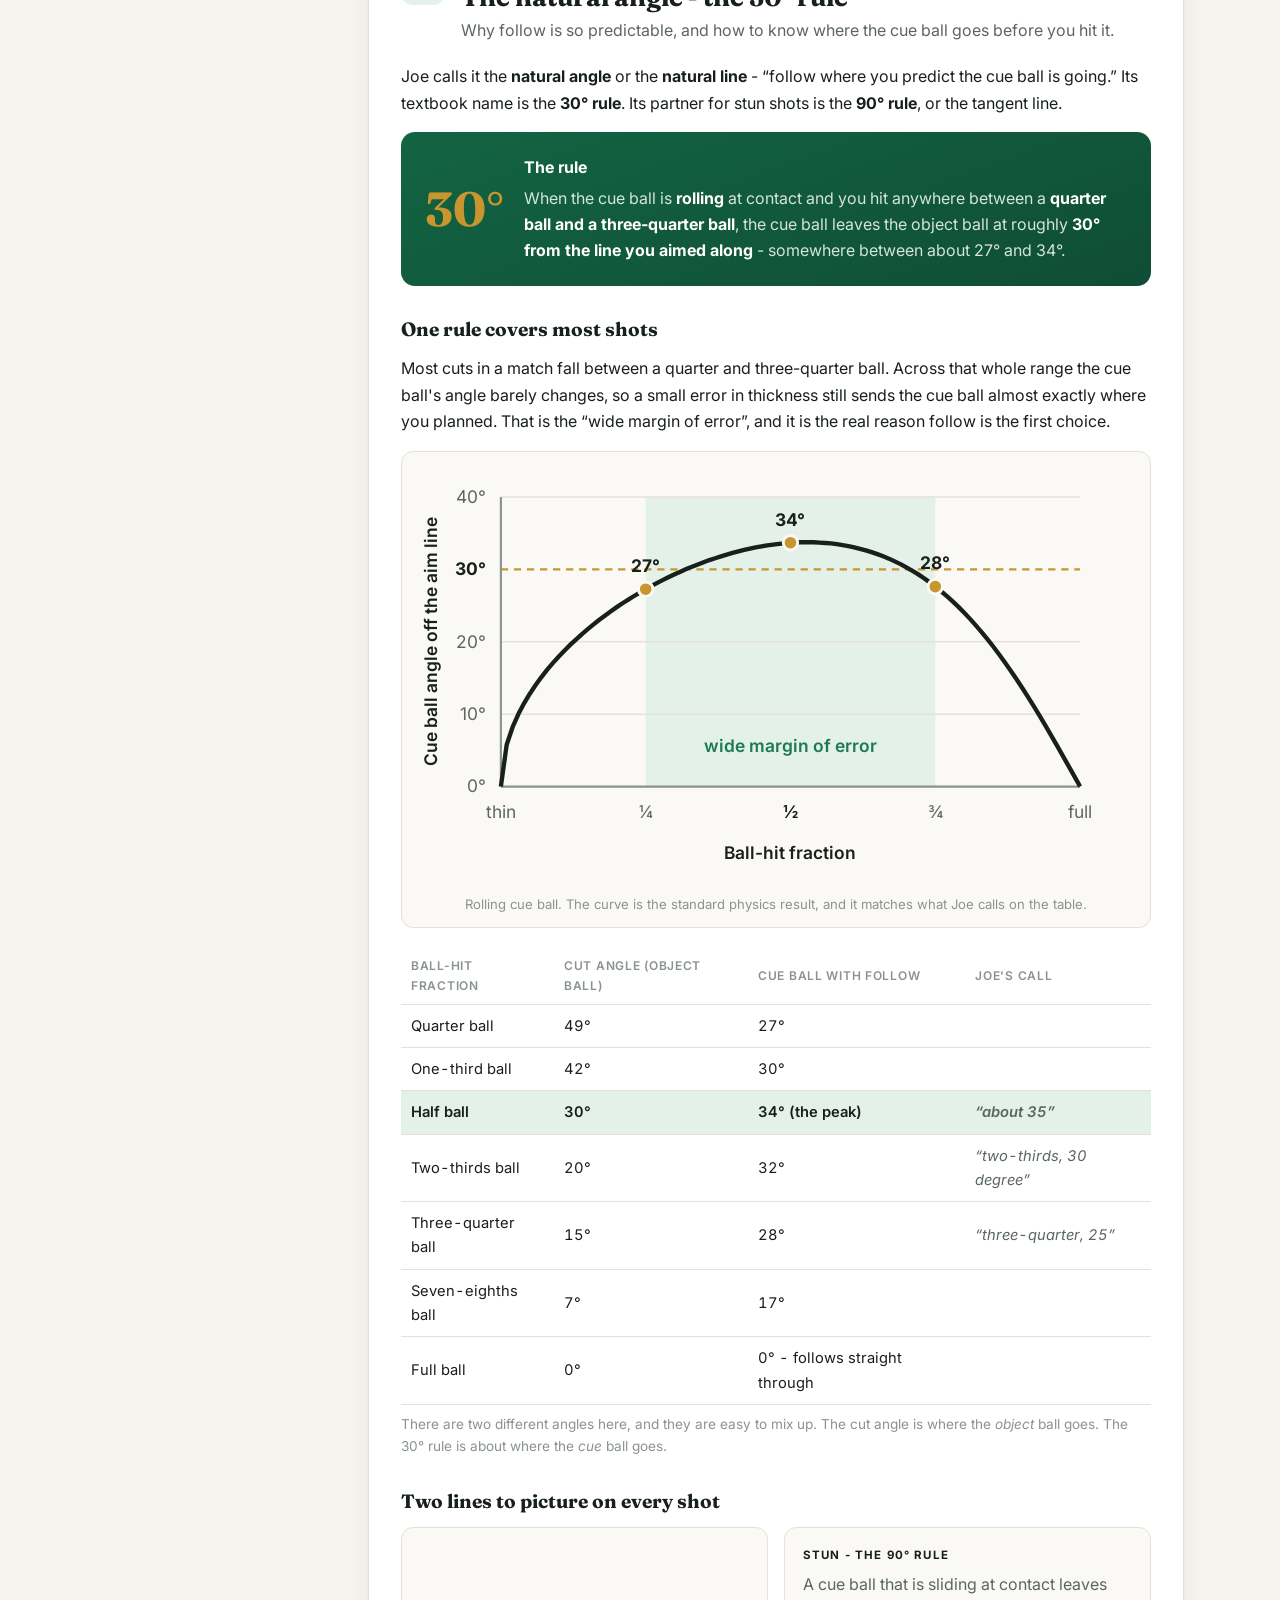
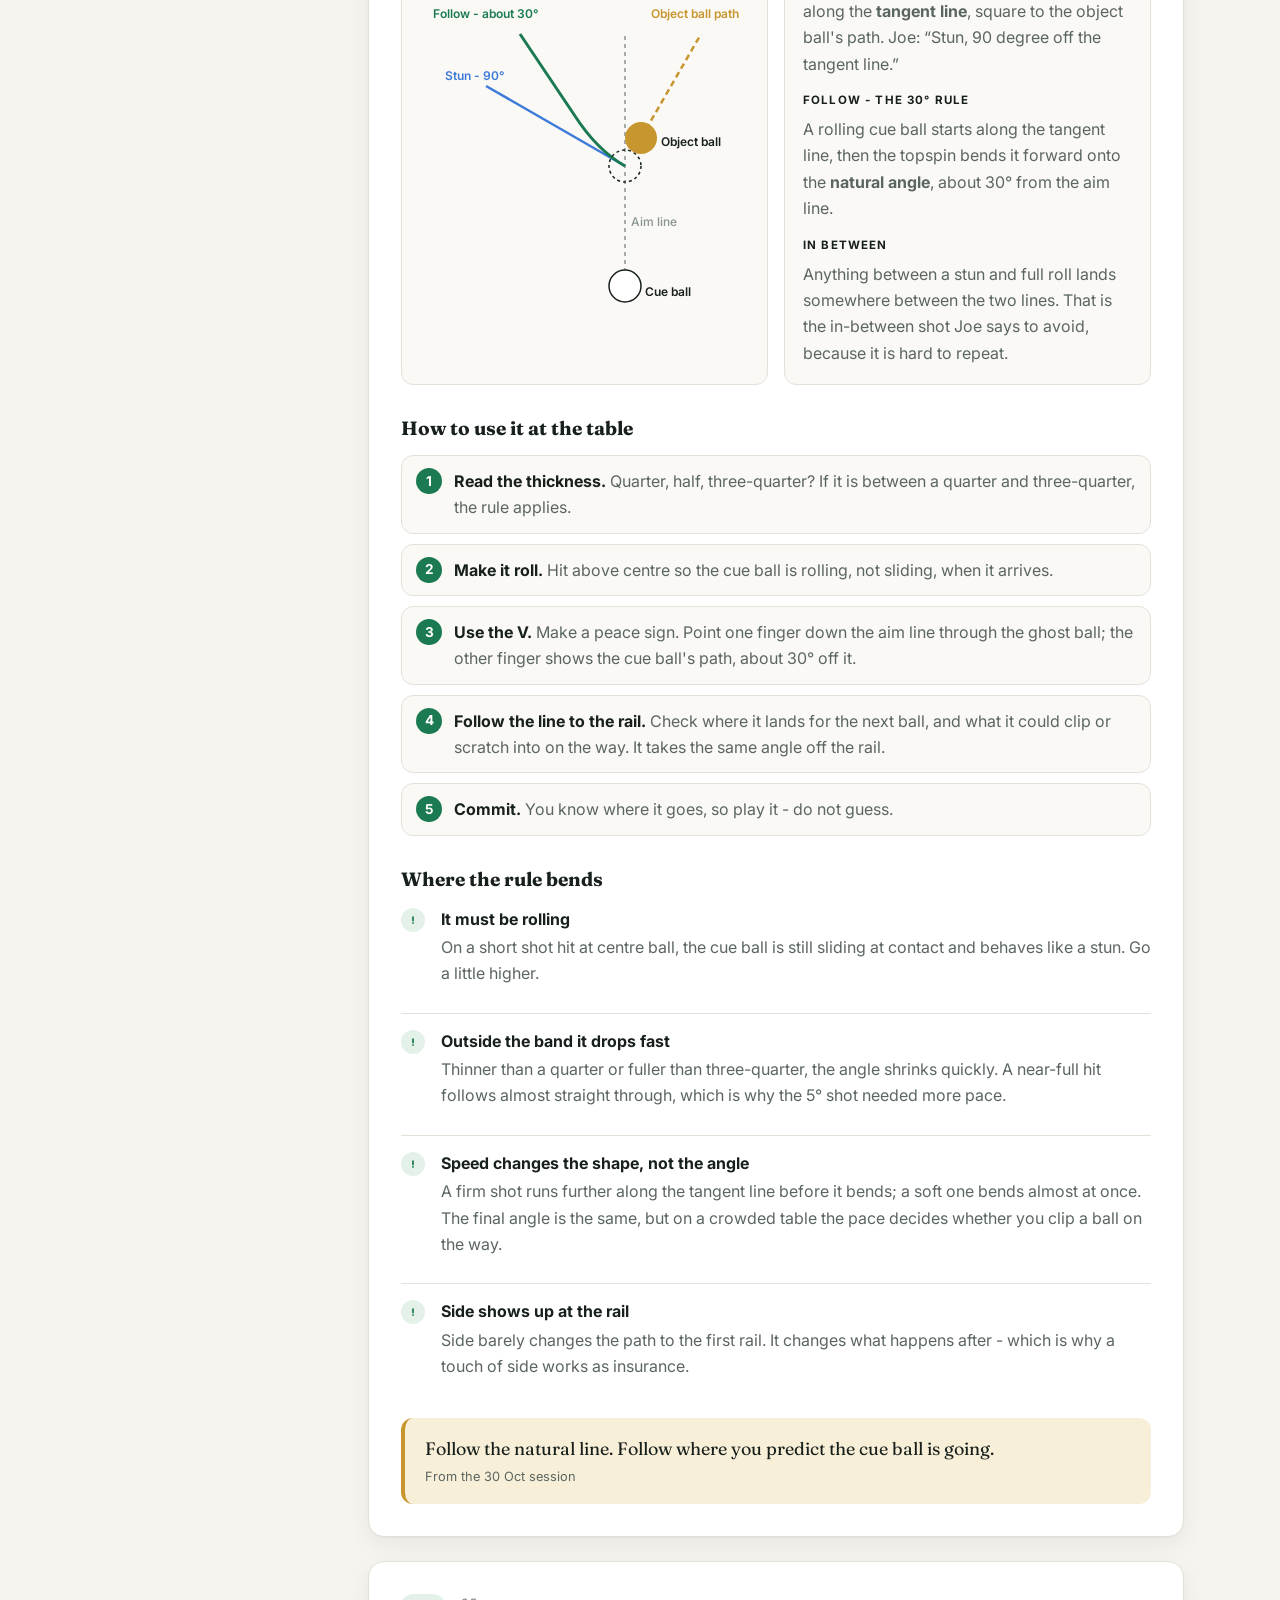
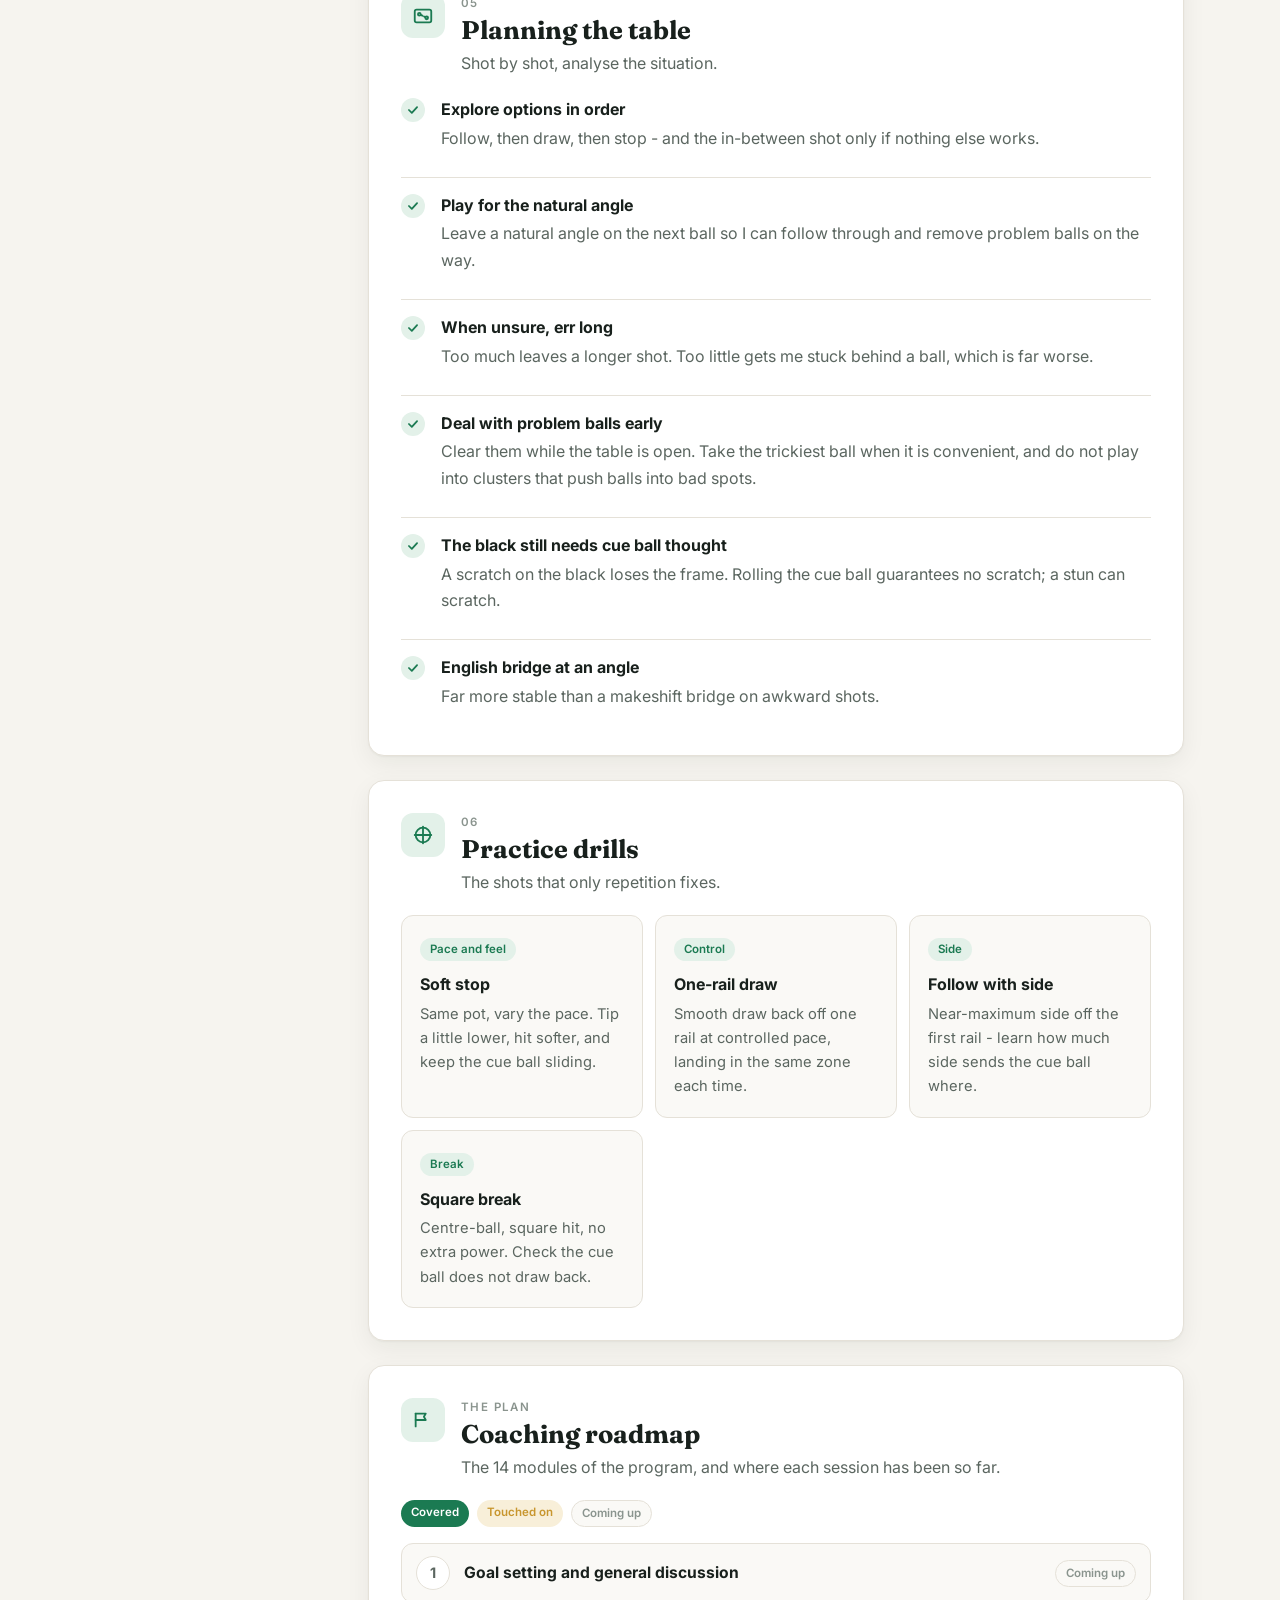
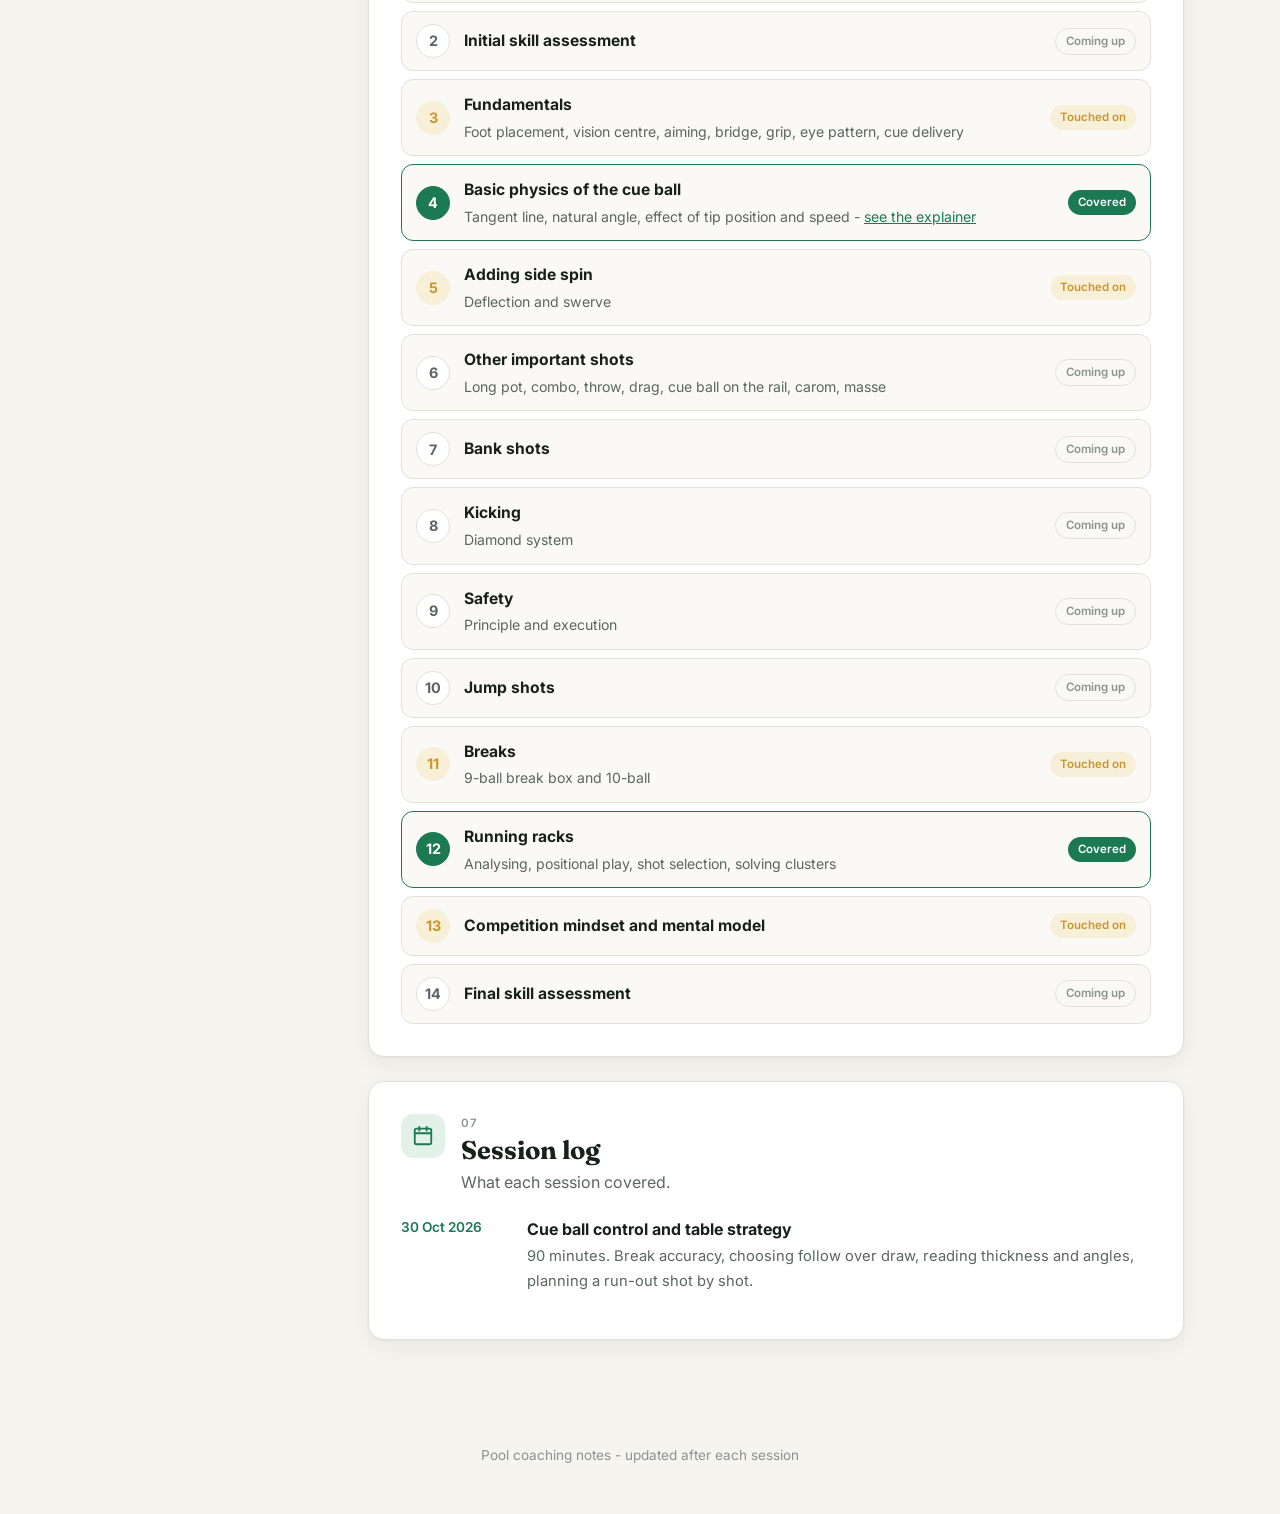
==== commit 9f63fff3: "Add the 30-degree rule explainer and the coaching roadmap; show follow angles on the angle cards" ====
--- a/index.html
+++ b/index.html
@@ -5,6 +5,7 @@
 <meta name="viewport" content="width=device-width, initial-scale=1">
 <title>Pool Coaching Notes</title>
 <meta name="description" content="Rules, tips and principles from my pool coaching sessions.">
+<link rel="icon" type="image/svg+xml" href="favicon.svg">
 <link rel="preconnect" href="https://fonts.googleapis.com">
 <link rel="preconnect" href="https://fonts.gstatic.com" crossorigin>
 <link href="https://fonts.googleapis.com/css2?family=Inter:wght@400;500;600;700&family=Fraunces:opsz,wght@9..144,600;9..144,700&display=swap" rel="stylesheet">
@@ -255,6 +256,97 @@
   .sessions h3 { margin: 0; font-size: 1rem; }
   .sessions p { margin: 2px 0 0; color: var(--muted); font-size: .92rem; }
 
+
+  /* Explainer */
+  .prose { margin: 0 0 16px; color: var(--text); }
+  h3.sub { font-family: Fraunces, Georgia, serif; font-size: 1.2rem; margin: 28px 0 10px; }
+  .rule-card {
+    display: grid; grid-template-columns: auto minmax(0, 1fr); gap: 20px; align-items: center;
+    background: linear-gradient(160deg, var(--felt-2), var(--felt)); color: var(--felt-ink);
+    border-radius: 14px; padding: 22px 24px; margin: 8px 0 8px;
+  }
+  .rule-card .rule-num { font-family: Fraunces, Georgia, serif; font-size: 3rem; font-weight: 700; line-height: 1; color: var(--gold); }
+  .rule-card h3 { margin: 0 0 4px; font-size: 1rem; color: #fff; }
+  .rule-card p { margin: 0; color: rgba(233, 245, 238, .9); }
+  .rule-card strong { color: #fff; }
+  @media (max-width: 520px) { .rule-card { grid-template-columns: 1fr; gap: 8px; } .rule-card .rule-num { font-size: 2.4rem; } }
+
+  figure { margin: 0; }
+  .chart { border: 1px solid var(--line); border-radius: 12px; background: var(--surface-2); padding: 16px 12px 12px; margin: 8px 0 20px; }
+  .chart svg { width: 100%; height: auto; display: block; }
+  .chart figcaption, .diagram figcaption { font-size: .82rem; color: var(--faint); text-align: center; margin-top: 6px; }
+  .chart .band { fill: var(--accent-soft); }
+  .chart .grid line { stroke: var(--line); stroke-width: 1; }
+  .chart .grid .thirty { stroke: var(--gold); stroke-dasharray: 5 4; stroke-width: 1.5; }
+  .chart .axis line { stroke: var(--faint); stroke-width: 1.5; }
+  .chart text { font-family: Inter, sans-serif; fill: var(--muted); font-size: 12px; }
+  .chart .ticks text { text-anchor: end; }
+  .chart .xticks text, .chart .axis-title, .chart .band-label, .chart .pt-labels text { text-anchor: middle; }
+  .chart .strong { fill: var(--text); font-weight: 700; }
+  .chart .axis-title, .chart .y-title { font-weight: 600; fill: var(--text); font-size: 12px; }
+  .chart .y-title { text-anchor: middle; }
+  .chart .band-label { fill: var(--accent); font-weight: 600; }
+  .chart .curve { fill: none; stroke: var(--text); stroke-width: 3; stroke-linejoin: round; }
+  .chart .pts circle { fill: var(--gold); stroke: var(--surface-2); stroke-width: 2; }
+  .chart .pt-labels text { fill: var(--text); font-weight: 700; }
+
+  .table-wrap { overflow-x: auto; margin: 0 0 8px; }
+  table.data { width: 100%; border-collapse: collapse; font-size: .92rem; min-width: 480px; }
+  table.data th { text-align: left; font-size: .75rem; letter-spacing: .06em; text-transform: uppercase; color: var(--faint); font-weight: 600; padding: 8px 10px; border-bottom: 1px solid var(--line); }
+  table.data td { padding: 9px 10px; border-bottom: 1px solid var(--line); font-variant-numeric: tabular-nums; }
+  table.data td:last-child { color: var(--muted); font-style: italic; }
+  table.data tr.hl td { background: var(--accent-soft); font-weight: 600; }
+
+  .two-lines { align-items: stretch; }
+  .diagram { border: 1px solid var(--line); border-radius: 12px; background: var(--surface-2); padding: 12px; display: grid; place-items: center; }
+  .diagram svg { width: 100%; max-width: 320px; height: auto; }
+  .diagram .aim { stroke: var(--faint); stroke-width: 1.5; stroke-dasharray: 4 4; }
+  .diagram .ob-path { stroke: var(--gold); stroke-width: 2.5; stroke-dasharray: 6 4; }
+  .diagram .tangent { stroke: #3d7bd9; stroke-width: 2.5; }
+  .diagram .roll { fill: none; stroke: var(--accent); stroke-width: 3; }
+  .diagram .ghost { fill: none; stroke: var(--text); stroke-width: 1.5; stroke-dasharray: 3 3; }
+  .diagram .obj { fill: var(--gold); }
+  .diagram .cue { fill: #fff; stroke: var(--text); stroke-width: 1.5; }
+  .diagram .lbl { font-family: Inter, sans-serif; font-size: 12px; font-weight: 600; fill: var(--text); }
+  .diagram .lbl.muted { fill: var(--faint); font-weight: 500; }
+  .diagram .obc { fill: var(--gold); text-anchor: end; }
+  .diagram .tc { fill: #3d7bd9; }
+  .diagram .rc { fill: var(--accent); }
+
+  ol.steps { list-style: none; padding: 0; margin: 0; counter-reset: st; display: grid; gap: 10px; }
+  ol.steps li {
+    counter-increment: st; position: relative; padding: 12px 14px 12px 52px;
+    background: var(--surface-2); border: 1px solid var(--line); border-radius: 12px; margin: 0; color: var(--muted);
+  }
+  ol.steps li::before {
+    content: counter(st); position: absolute; left: 14px; top: 12px; width: 26px; height: 26px; border-radius: 50%;
+    background: var(--accent); color: #fff; font-weight: 700; font-size: .85rem; display: grid; place-items: center;
+  }
+  ol.steps b { color: var(--text); }
+
+  /* Roadmap */
+  .legend { display: flex; flex-wrap: wrap; gap: 8px; margin-bottom: 16px; }
+  .chip { display: inline-block; font-size: .72rem; font-weight: 600; padding: 3px 10px; border-radius: 999px; white-space: nowrap; }
+  .chip.covered { background: var(--accent); color: #fff; }
+  .chip.touched { background: var(--gold-soft); color: var(--gold); }
+  .chip.ahead { background: var(--surface-2); color: var(--faint); border: 1px solid var(--line); }
+  ol.roadmap { list-style: none; padding: 0; margin: 0; display: grid; gap: 8px; }
+  ol.roadmap li {
+    display: grid; grid-template-columns: 34px minmax(0, 1fr) auto; gap: 14px; align-items: center;
+    padding: 12px 14px; border: 1px solid var(--line); border-radius: 12px; background: var(--surface-2); margin: 0;
+  }
+  ol.roadmap li.covered { border-color: var(--accent); }
+  ol.roadmap .rn {
+    width: 34px; height: 34px; border-radius: 50%; display: grid; place-items: center; font-weight: 700; font-size: .9rem;
+    background: var(--surface); border: 1px solid var(--line); color: var(--muted);
+  }
+  ol.roadmap li.covered .rn { background: var(--accent); color: #fff; border-color: var(--accent); }
+  ol.roadmap li.touched .rn { background: var(--gold-soft); color: var(--gold); border-color: transparent; }
+  ol.roadmap h3 { margin: 0; font-size: .98rem; }
+  ol.roadmap p { margin: 2px 0 0; color: var(--muted); font-size: .88rem; }
+  ol.roadmap a { color: var(--accent); }
+  @media (max-width: 520px) { ol.roadmap li { grid-template-columns: 30px minmax(0, 1fr); } ol.roadmap li > .chip { grid-column: 2; justify-self: start; } }
+
   footer { text-align: center; color: var(--faint); font-size: .85rem; padding: 0 16px 48px; }
 </style>
 </head>
@@ -282,8 +374,10 @@
       <li><a href="#break">The break</a></li>
       <li><a href="#action">Cue ball action</a></li>
       <li><a href="#angles">Reading angles</a></li>
+      <li><a href="#natural">The 30&deg; rule</a></li>
       <li><a href="#planning">Table planning</a></li>
       <li><a href="#drills">Practice drills</a></li>
+      <li><a href="#roadmap">Coaching roadmap</a></li>
       <li><a href="#sessions">Session log</a></li>
     </ol>
     <div class="session-tag">Updated after each session</div>
@@ -303,7 +397,7 @@
       <div class="takeaways">
         <div class="takeaway"><div class="k">01</div><h3>Routine, every shot</h3><p>The pre-shot routine is not optional, even on easy balls.</p></div>
         <div class="takeaway"><div class="k">02</div><h3>Follow first</h3><p>If follow gets me there, play follow. It is the most repeatable action.</p></div>
-        <div class="takeaway"><div class="k">03</div><h3>Thickness, then line</h3><p>Read the cut before deciding pace or path.</p></div>
+        <div class="takeaway"><div class="k">03</div><h3>The 30&deg; rule</h3><p>Rolling, between a quarter and three-quarter ball, the cue ball leaves at about 30&deg;.</p></div>
         <div class="takeaway"><div class="k">04</div><h3>Accurate break</h3><p>On a 7-foot table, a square hit beats raw power.</p></div>
         <div class="takeaway"><div class="k">05</div><h3>Breathe and trust</h3><p>Check the breath. If the line feels wrong, stand up and reset.</p></div>
       </div>
@@ -386,22 +480,22 @@
       <div class="angles">
         <div class="angle">
           <svg viewBox="0 0 120 60"><circle class="ob" cx="60" cy="30" r="22"/><circle class="cb" cx="60" cy="30" r="22"/></svg>
-          <b>Full ball</b><span>0&deg; - straight</span>
+          <b>Full ball</b><span>Cut 0&deg; &middot; follow 0&deg;</span>
         </div>
         <div class="angle">
           <svg viewBox="0 0 120 60"><circle class="ob" cx="60" cy="30" r="22"/><circle class="cb" cx="49" cy="30" r="22"/></svg>
-          <b>Three-quarter</b><span>about 15&deg;</span>
+          <b>Three-quarter</b><span>Cut 15&deg; &middot; follow ~28&deg;</span>
         </div>
         <div class="angle">
           <svg viewBox="0 0 120 60"><circle class="ob" cx="60" cy="30" r="22"/><circle class="cb" cx="38" cy="30" r="22"/></svg>
-          <b>Half ball</b><span>30&deg;</span>
+          <b>Half ball</b><span>Cut 30&deg; &middot; follow ~34&deg;</span>
         </div>
         <div class="angle">
           <svg viewBox="0 0 120 60"><circle class="ob" cx="70" cy="30" r="22"/><circle class="cb" cx="37" cy="30" r="22"/></svg>
-          <b>Quarter ball</b><span>about 49&deg;</span>
-        </div>
-      </div>
-      <p class="note">Gold is the object ball; the dashed ring is where the cue ball looks to overlap it when you aim.</p>
+          <b>Quarter ball</b><span>Cut 49&deg; &middot; follow ~27&deg;</span>
+        </div>
+      </div>
+      <p class="note">Gold is the object ball; the dashed ring is where the cue ball overlaps it when you aim. &ldquo;Cut&rdquo; is where the object ball goes; &ldquo;follow&rdquo; is where a rolling cue ball goes - see <a href="#natural">the 30&deg; rule</a>.</p>
       <div class="principles">
         <div class="principle"><div class="tick"><svg viewBox="0 0 24 24" fill="none" stroke="currentColor" stroke-width="3" stroke-linecap="round" stroke-linejoin="round"><path d="M5 12l5 5 9-10"/></svg></div><div><h3>Use the tangent line</h3><p>A stun shot sends the cue ball off at 90&deg; to the object ball's path. A rolling ball follows the natural angle forward from there.</p></div></div>
         <div class="principle"><div class="tick"><svg viewBox="0 0 24 24" fill="none" stroke="currentColor" stroke-width="3" stroke-linecap="round" stroke-linejoin="round"><path d="M5 12l5 5 9-10"/></svg></div><div><h3>Near-straight shots need more pace</h3><p>A 5&deg; cut is almost straight, so the cue ball barely moves. Cheat the pocket slightly or hit firmer than feels natural.</p></div></div>
@@ -409,6 +503,123 @@
         <div class="principle"><div class="tick"><svg viewBox="0 0 24 24" fill="none" stroke="currentColor" stroke-width="3" stroke-linecap="round" stroke-linejoin="round"><path d="M5 12l5 5 9-10"/></svg></div><div><h3>Know, do not guess</h3><p>Learn what the rails and side actually do. Players who guess are unreliable; players who know what the cue ball will do clear frames consistently.</p></div></div>
       </div>
       <blockquote class="quote">When you know exactly what's going to happen, that's when you start winning frames consistently.<cite>From the 30 Oct session</cite></blockquote>
+    </section>
+
+    <section class="block" id="natural">
+      <div class="block-head">
+        <div class="icon"><svg viewBox="0 0 24 24" fill="none" stroke="currentColor" stroke-width="2" stroke-linecap="round" stroke-linejoin="round"><circle cx="12" cy="17" r="3"/><path d="M12 14V3"/><path d="M11 14.5L4 6"/></svg></div>
+        <div>
+          <div class="num">Explainer</div>
+          <h2>The natural angle - the 30&deg; rule</h2>
+          <p>Why follow is so predictable, and how to know where the cue ball goes before you hit it.</p>
+        </div>
+      </div>
+
+      <p class="prose">Joe calls it the <strong>natural angle</strong> or the <strong>natural line</strong> - &ldquo;follow where you predict the cue ball is going.&rdquo; Its textbook name is the <strong>30&deg; rule</strong>. Its partner for stun shots is the <strong>90&deg; rule</strong>, or the tangent line.</p>
+
+      <div class="rule-card">
+        <div class="rule-num">30&deg;</div>
+        <div>
+          <h3>The rule</h3>
+          <p>When the cue ball is <strong>rolling</strong> at contact and you hit anywhere between a <strong>quarter ball and a three-quarter ball</strong>, the cue ball leaves the object ball at roughly <strong>30&deg; from the line you aimed along</strong> - somewhere between about 27&deg; and 34&deg;.</p>
+        </div>
+      </div>
+
+      <h3 class="sub">One rule covers most shots</h3>
+      <p class="prose">Most cuts in a match fall between a quarter and three-quarter ball. Across that whole range the cue ball's angle barely changes, so a small error in thickness still sends the cue ball almost exactly where you planned. That is the &ldquo;wide margin of error&rdquo;, and it is the real reason follow is the first choice.</p>
+
+      <figure class="chart">
+        <svg viewBox="0 0 500 290" role="img" aria-label="Cue ball deflection angle for a rolling cue ball against ball-hit fraction: it stays near 30 degrees between a quarter and three-quarter ball, peaking at about 34 degrees near a half-ball hit.">
+          <rect class="band" x="160" y="20" width="200" height="200"/>
+          <g class="grid">
+            <line x1="60" y1="170" x2="460" y2="170"/><line x1="60" y1="120" x2="460" y2="120"/><line x1="60" y1="20" x2="460" y2="20"/>
+            <line class="thirty" x1="60" y1="70" x2="460" y2="70"/>
+          </g>
+          <g class="axis">
+            <line x1="60" y1="220" x2="460" y2="220"/><line x1="60" y1="20" x2="60" y2="220"/>
+          </g>
+          <g class="ticks">
+            <text x="50" y="224">0&deg;</text><text x="50" y="174">10&deg;</text><text x="50" y="124">20&deg;</text><text x="50" y="74" class="strong">30&deg;</text><text x="50" y="24">40&deg;</text>
+          </g>
+          <g class="xticks">
+            <text x="60" y="242">thin</text><text x="160" y="242">&frac14;</text><text x="260" y="242" class="strong">&frac12;</text><text x="360" y="242">&frac34;</text><text x="460" y="242">full</text>
+          </g>
+          <text class="axis-title" x="260" y="270">Ball-hit fraction</text>
+          <text class="band-label" x="260" y="196">wide margin of error</text>
+          <path class="curve" d="M60.0 220.0 L64.0 191.1 L68.0 179.2 L72.0 170.1 L76.0 162.5 L80.0 155.9 L84.0 149.9 L88.0 144.4 L92.0 139.3 L96.0 134.6 L100.0 130.2 L104.0 126.0 L108.0 122.0 L112.0 118.3 L116.0 114.7 L120.0 111.3 L124.0 108.0 L128.0 104.8 L132.0 101.8 L136.0 98.9 L140.0 96.1 L144.0 93.4 L148.0 90.9 L152.0 88.4 L156.0 86.0 L160.0 83.7 L164.0 81.4 L168.0 79.3 L172.0 77.3 L176.0 75.3 L180.0 73.4 L184.0 71.6 L188.0 69.8 L192.0 68.2 L196.0 66.6 L200.0 65.1 L204.0 63.6 L208.0 62.3 L212.0 61.0 L216.0 59.8 L220.0 58.6 L224.0 57.6 L228.0 56.6 L232.0 55.7 L236.0 54.8 L240.0 54.1 L244.0 53.4 L248.0 52.9 L252.0 52.4 L256.0 52.0 L260.0 51.6 L264.0 51.4 L268.0 51.3 L272.0 51.3 L276.0 51.3 L280.0 51.5 L284.0 51.8 L288.0 52.1 L292.0 52.6 L296.0 53.2 L300.0 53.9 L304.0 54.8 L308.0 55.8 L312.0 56.9 L316.0 58.1 L320.0 59.5 L324.0 61.0 L328.0 62.6 L332.0 64.5 L336.0 66.4 L340.0 68.6 L344.0 70.9 L348.0 73.3 L352.0 76.0 L356.0 78.8 L360.0 81.9 L364.0 85.1 L368.0 88.5 L372.0 92.1 L376.0 95.9 L380.0 100.0 L384.0 104.2 L388.0 108.7 L392.0 113.3 L396.0 118.2 L400.0 123.3 L404.0 128.6 L408.0 134.1 L412.0 139.8 L416.0 145.7 L420.0 151.8 L424.0 158.1 L428.0 164.5 L432.0 171.1 L436.0 177.8 L440.0 184.6 L444.0 191.6 L448.0 198.6 L452.0 205.7 L456.0 212.8 L460.0 220.0"/>
+          <g class="pts">
+            <circle cx="160" cy="83.7" r="5"/><circle cx="260" cy="51.6" r="5"/><circle cx="360" cy="81.9" r="5"/>
+          </g>
+          <g class="pt-labels">
+            <text x="160" y="72">27&deg;</text><text x="260" y="40">34&deg;</text><text x="360" y="70">28&deg;</text>
+          </g>
+          <text class="y-title" transform="translate(16 120) rotate(-90)">Cue ball angle off the aim line</text>
+        </svg>
+        <figcaption>Rolling cue ball. The curve is the standard physics result, and it matches what Joe calls on the table.</figcaption>
+      </figure>
+
+      <div class="table-wrap">
+        <table class="data">
+          <thead><tr><th>Ball-hit fraction</th><th>Cut angle (object ball)</th><th>Cue ball with follow</th><th>Joe's call</th></tr></thead>
+          <tbody>
+            <tr><td>Quarter ball</td><td>49&deg;</td><td>27&deg;</td><td></td></tr>
+            <tr><td>One-third ball</td><td>42&deg;</td><td>30&deg;</td><td></td></tr>
+            <tr class="hl"><td>Half ball</td><td>30&deg;</td><td>34&deg; (the peak)</td><td>&ldquo;about 35&rdquo;</td></tr>
+            <tr><td>Two-thirds ball</td><td>20&deg;</td><td>32&deg;</td><td>&ldquo;two-thirds, 30 degree&rdquo;</td></tr>
+            <tr><td>Three-quarter ball</td><td>15&deg;</td><td>28&deg;</td><td>&ldquo;three-quarter, 25&rdquo;</td></tr>
+            <tr><td>Seven-eighths ball</td><td>7&deg;</td><td>17&deg;</td><td></td></tr>
+            <tr><td>Full ball</td><td>0&deg;</td><td>0&deg; - follows straight through</td><td></td></tr>
+          </tbody>
+        </table>
+      </div>
+      <p class="note">There are two different angles here, and they are easy to mix up. The cut angle is where the <em>object</em> ball goes. The 30&deg; rule is about where the <em>cue</em> ball goes.</p>
+
+      <h3 class="sub">Two lines to picture on every shot</h3>
+      <div class="split two-lines">
+        <figure class="diagram">
+          <svg viewBox="0 0 320 320" role="img" aria-label="Half-ball cut: the object ball goes up and right; the stun cue ball leaves along the tangent line at 90 degrees; the rolling cue ball curves onto a line about 30 degrees from the aim line.">
+            <line class="aim" x1="200" y1="300" x2="200" y2="40"/>
+            <line class="ob-path" x1="216" y1="142" x2="276" y2="38"/>
+            <line class="tangent" x1="200" y1="170" x2="61" y2="90"/>
+            <path class="roll" d="M200 170 Q172 154 150 120 L95 38"/>
+            <circle class="ghost" cx="200" cy="170" r="16"/>
+            <circle class="obj" cx="216" cy="142" r="16"/>
+            <circle class="cue" cx="200" cy="290" r="16"/>
+            <text class="lbl" x="206" y="300" dx="14">Cue ball</text>
+            <text class="lbl" x="236" y="150">Object ball</text>
+            <text class="lbl obc" x="314" y="22">Object ball path</text>
+            <text class="lbl tc" x="20" y="84">Stun - 90&deg;</text>
+            <text class="lbl rc" x="8" y="22">Follow - about 30&deg;</text>
+            <text class="lbl muted" x="206" y="230">Aim line</text>
+          </svg>
+        </figure>
+        <div class="panel">
+          <div class="label">Stun - the 90&deg; rule</div>
+          <p>A cue ball that is sliding at contact leaves along the <strong>tangent line</strong>, square to the object ball's path. Joe: &ldquo;Stun, 90 degree off the tangent line.&rdquo;</p>
+          <div class="label" style="margin-top:14px">Follow - the 30&deg; rule</div>
+          <p>A rolling cue ball starts along the tangent line, then the topspin bends it forward onto the <strong>natural angle</strong>, about 30&deg; from the aim line.</p>
+          <div class="label" style="margin-top:14px">In between</div>
+          <p>Anything between a stun and full roll lands somewhere between the two lines. That is the in-between shot Joe says to avoid, because it is hard to repeat.</p>
+        </div>
+      </div>
+
+      <h3 class="sub">How to use it at the table</h3>
+      <ol class="steps">
+        <li><b>Read the thickness.</b> Quarter, half, three-quarter? If it is between a quarter and three-quarter, the rule applies.</li>
+        <li><b>Make it roll.</b> Hit above centre so the cue ball is rolling, not sliding, when it arrives.</li>
+        <li><b>Use the V.</b> Make a peace sign. Point one finger down the aim line through the ghost ball; the other finger shows the cue ball's path, about 30&deg; off it.</li>
+        <li><b>Follow the line to the rail.</b> Check where it lands for the next ball, and what it could clip or scratch into on the way. It takes the same angle off the rail.</li>
+        <li><b>Commit.</b> You know where it goes, so play it - do not guess.</li>
+      </ol>
+
+      <h3 class="sub">Where the rule bends</h3>
+      <div class="principles">
+        <div class="principle"><div class="tick"><svg viewBox="0 0 24 24" fill="none" stroke="currentColor" stroke-width="3" stroke-linecap="round" stroke-linejoin="round"><path d="M12 7v6"/><path d="M12 17h.01"/></svg></div><div><h3>It must be rolling</h3><p>On a short shot hit at centre ball, the cue ball is still sliding at contact and behaves like a stun. Go a little higher.</p></div></div>
+        <div class="principle"><div class="tick"><svg viewBox="0 0 24 24" fill="none" stroke="currentColor" stroke-width="3" stroke-linecap="round" stroke-linejoin="round"><path d="M12 7v6"/><path d="M12 17h.01"/></svg></div><div><h3>Outside the band it drops fast</h3><p>Thinner than a quarter or fuller than three-quarter, the angle shrinks quickly. A near-full hit follows almost straight through, which is why the 5&deg; shot needed more pace.</p></div></div>
+        <div class="principle"><div class="tick"><svg viewBox="0 0 24 24" fill="none" stroke="currentColor" stroke-width="3" stroke-linecap="round" stroke-linejoin="round"><path d="M12 7v6"/><path d="M12 17h.01"/></svg></div><div><h3>Speed changes the shape, not the angle</h3><p>A firm shot runs further along the tangent line before it bends; a soft one bends almost at once. The final angle is the same, but on a crowded table the pace decides whether you clip a ball on the way.</p></div></div>
+        <div class="principle"><div class="tick"><svg viewBox="0 0 24 24" fill="none" stroke="currentColor" stroke-width="3" stroke-linecap="round" stroke-linejoin="round"><path d="M12 7v6"/><path d="M12 17h.01"/></svg></div><div><h3>Side shows up at the rail</h3><p>Side barely changes the path to the first rail. It changes what happens after - which is why a touch of side works as insurance.</p></div></div>
+      </div>
+      <blockquote class="quote">Follow the natural line. Follow where you predict the cue ball is going.<cite>From the 30 Oct session</cite></blockquote>
     </section>
 
     <section class="block" id="planning">
@@ -445,6 +656,34 @@
         <div class="drill"><span class="tag">Side</span><h3>Follow with side</h3><p>Near-maximum side off the first rail - learn how much side sends the cue ball where.</p></div>
         <div class="drill"><span class="tag">Break</span><h3>Square break</h3><p>Centre-ball, square hit, no extra power. Check the cue ball does not draw back.</p></div>
       </div>
+    </section>
+
+    <section class="block" id="roadmap">
+      <div class="block-head">
+        <div class="icon"><svg viewBox="0 0 24 24" fill="none" stroke="currentColor" stroke-width="2" stroke-linecap="round" stroke-linejoin="round"><path d="M4 19V5"/><path d="M4 5h11l-2 3.5L15 12H4"/></svg></div>
+        <div>
+          <div class="num">The plan</div>
+          <h2>Coaching roadmap</h2>
+          <p>The 14 modules of the program, and where each session has been so far.</p>
+        </div>
+      </div>
+      <div class="legend"><span class="chip covered">Covered</span><span class="chip touched">Touched on</span><span class="chip ahead">Coming up</span></div>
+      <ol class="roadmap">
+        <li class="ahead"><span class="rn">1</span><div><h3>Goal setting and general discussion</h3></div><span class="chip ahead">Coming up</span></li>
+        <li class="ahead"><span class="rn">2</span><div><h3>Initial skill assessment</h3></div><span class="chip ahead">Coming up</span></li>
+        <li class="touched"><span class="rn">3</span><div><h3>Fundamentals</h3><p>Foot placement, vision centre, aiming, bridge, grip, eye pattern, cue delivery</p></div><span class="chip touched">Touched on</span></li>
+        <li class="covered"><span class="rn">4</span><div><h3>Basic physics of the cue ball</h3><p>Tangent line, natural angle, effect of tip position and speed - <a href="#natural">see the explainer</a></p></div><span class="chip covered">Covered</span></li>
+        <li class="touched"><span class="rn">5</span><div><h3>Adding side spin</h3><p>Deflection and swerve</p></div><span class="chip touched">Touched on</span></li>
+        <li class="ahead"><span class="rn">6</span><div><h3>Other important shots</h3><p>Long pot, combo, throw, drag, cue ball on the rail, carom, masse</p></div><span class="chip ahead">Coming up</span></li>
+        <li class="ahead"><span class="rn">7</span><div><h3>Bank shots</h3></div><span class="chip ahead">Coming up</span></li>
+        <li class="ahead"><span class="rn">8</span><div><h3>Kicking</h3><p>Diamond system</p></div><span class="chip ahead">Coming up</span></li>
+        <li class="ahead"><span class="rn">9</span><div><h3>Safety</h3><p>Principle and execution</p></div><span class="chip ahead">Coming up</span></li>
+        <li class="ahead"><span class="rn">10</span><div><h3>Jump shots</h3></div><span class="chip ahead">Coming up</span></li>
+        <li class="touched"><span class="rn">11</span><div><h3>Breaks</h3><p>9-ball break box and 10-ball</p></div><span class="chip touched">Touched on</span></li>
+        <li class="covered"><span class="rn">12</span><div><h3>Running racks</h3><p>Analysing, positional play, shot selection, solving clusters</p></div><span class="chip covered">Covered</span></li>
+        <li class="touched"><span class="rn">13</span><div><h3>Competition mindset and mental model</h3></div><span class="chip touched">Touched on</span></li>
+        <li class="ahead"><span class="rn">14</span><div><h3>Final skill assessment</h3></div><span class="chip ahead">Coming up</span></li>
+      </ol>
     </section>
 
     <section class="block" id="sessions">
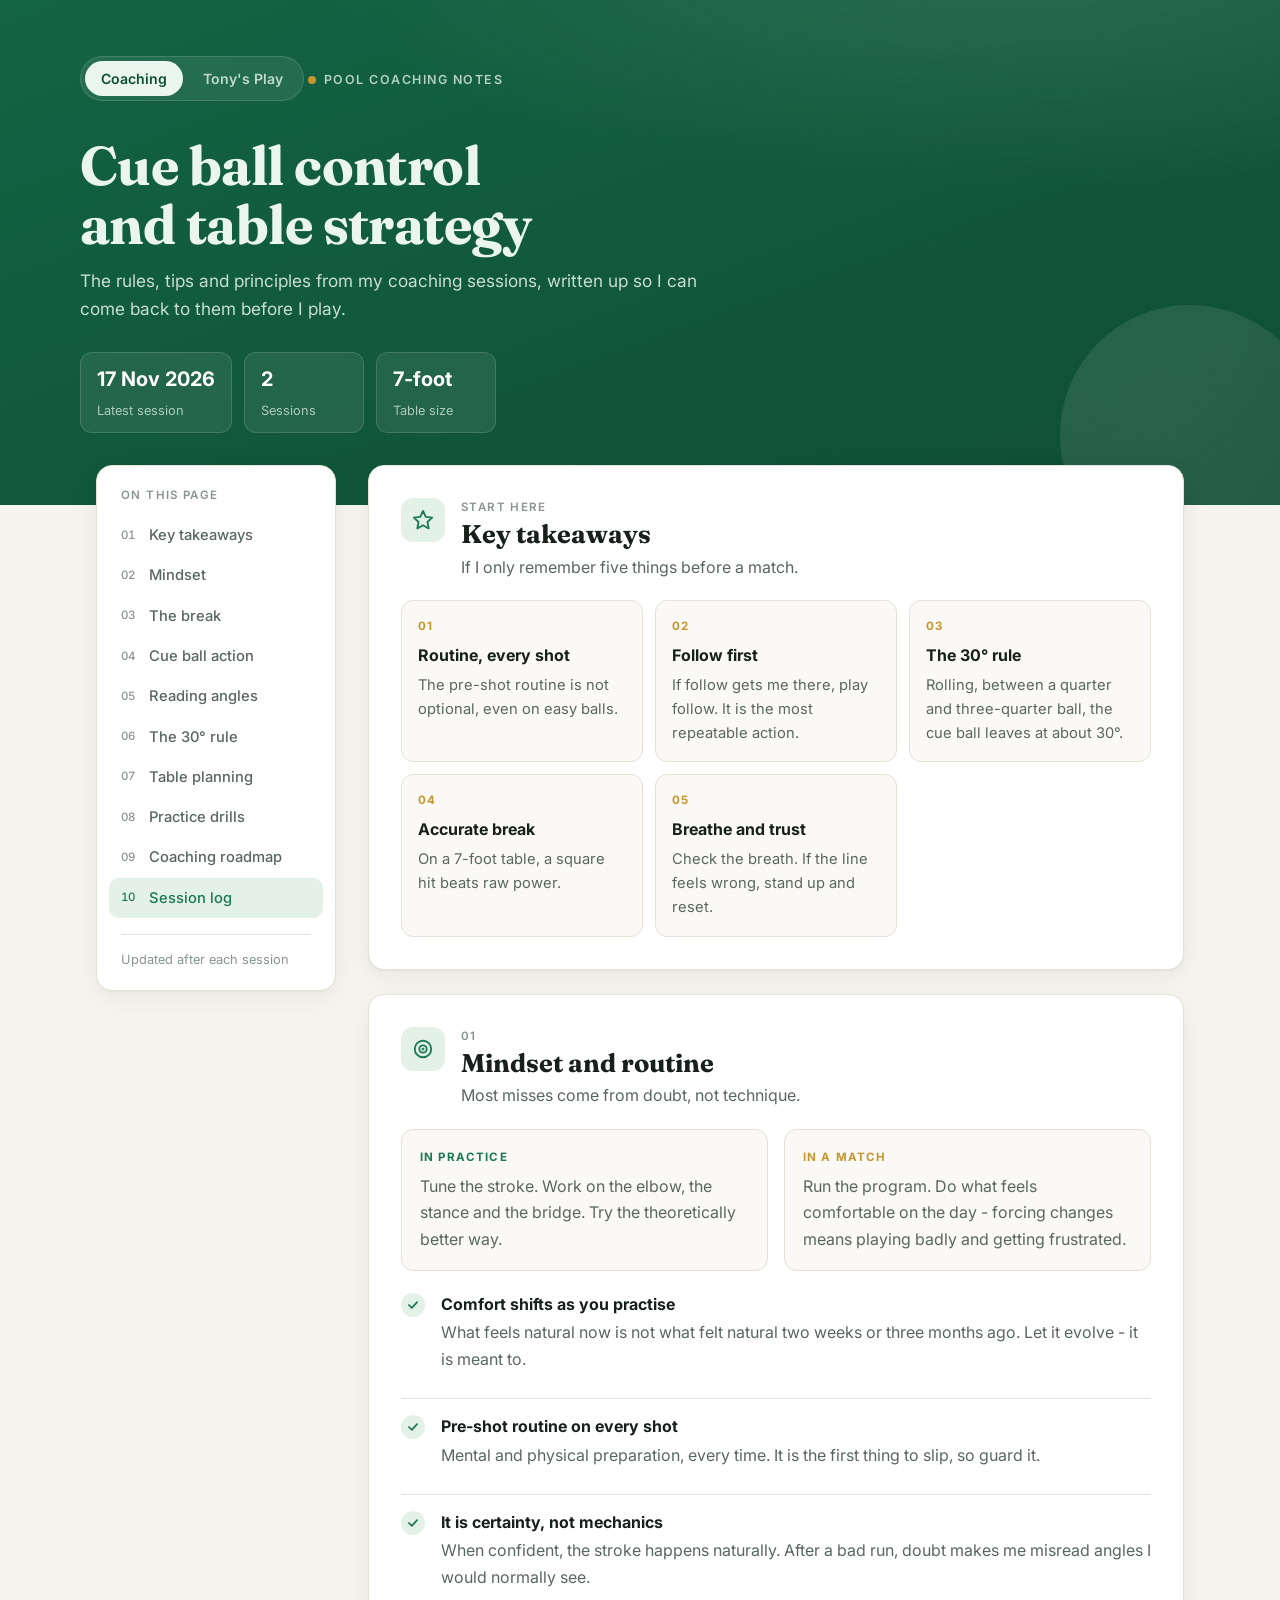
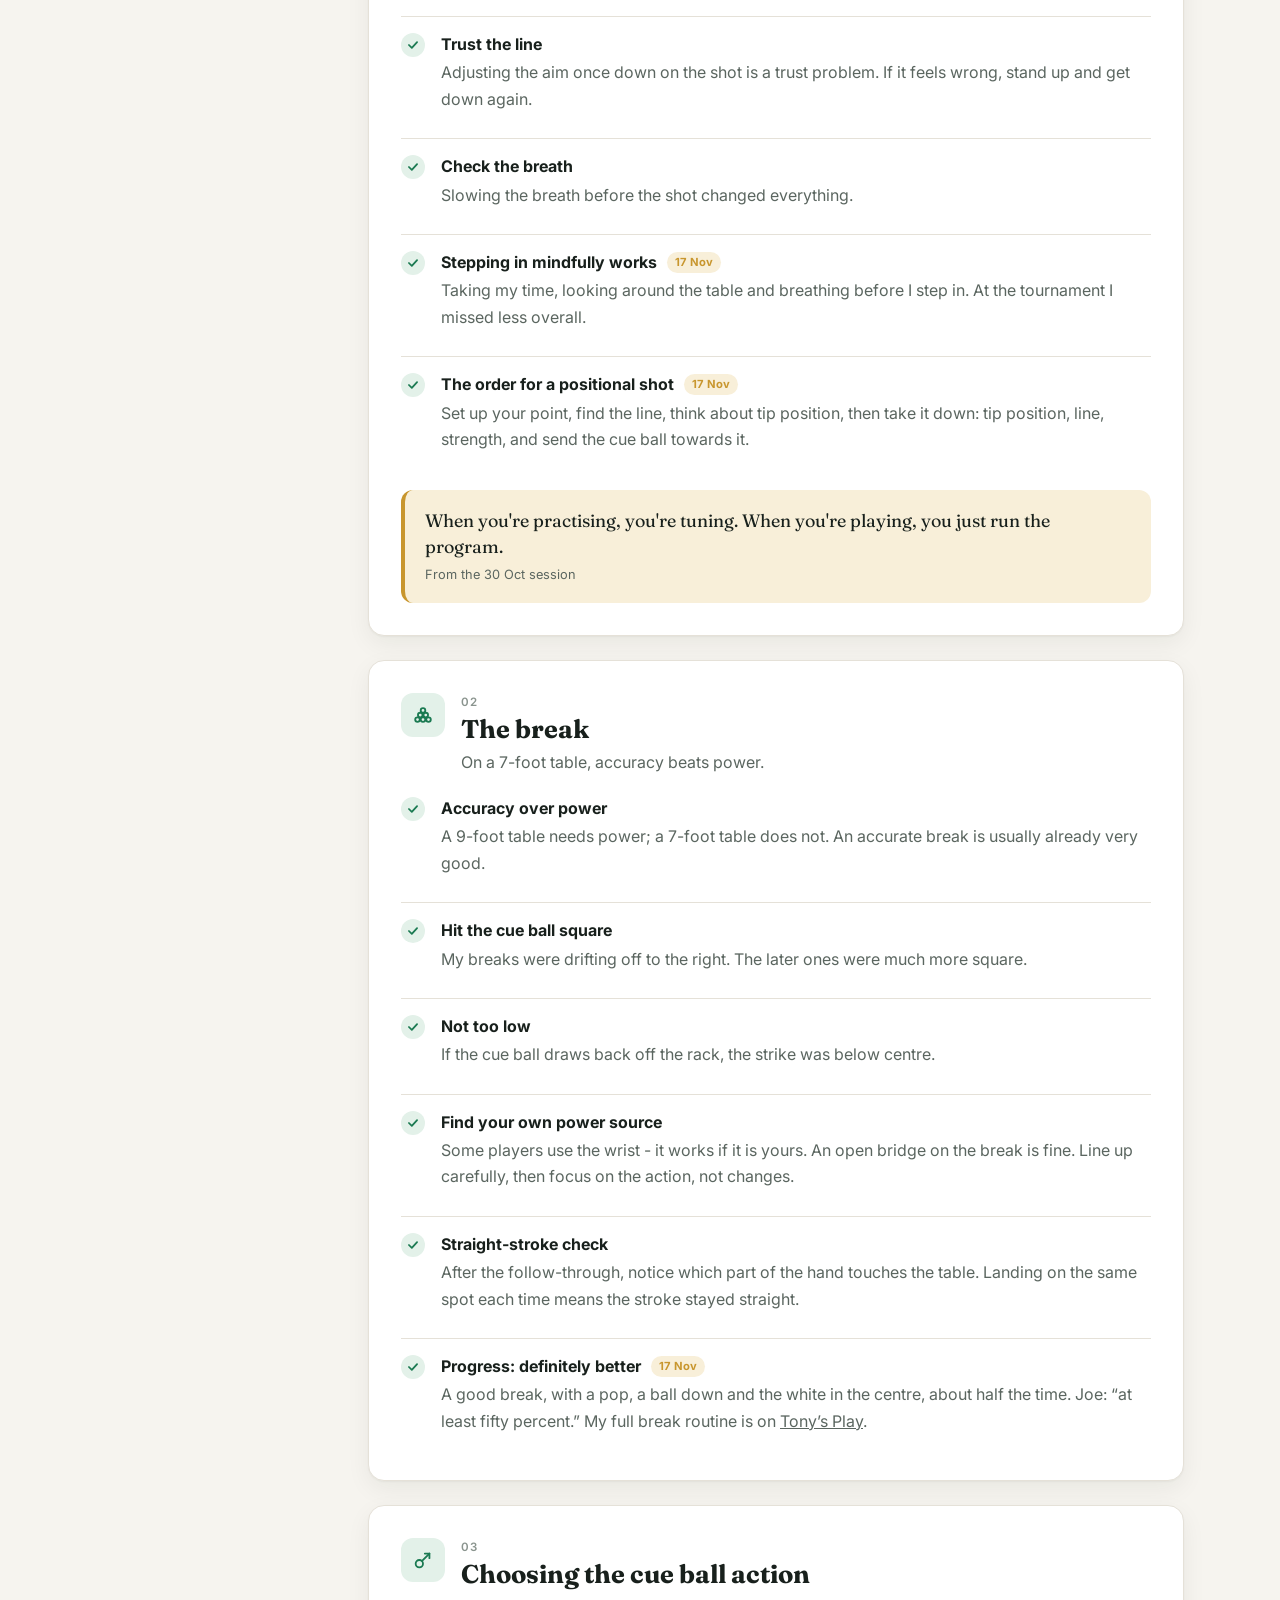
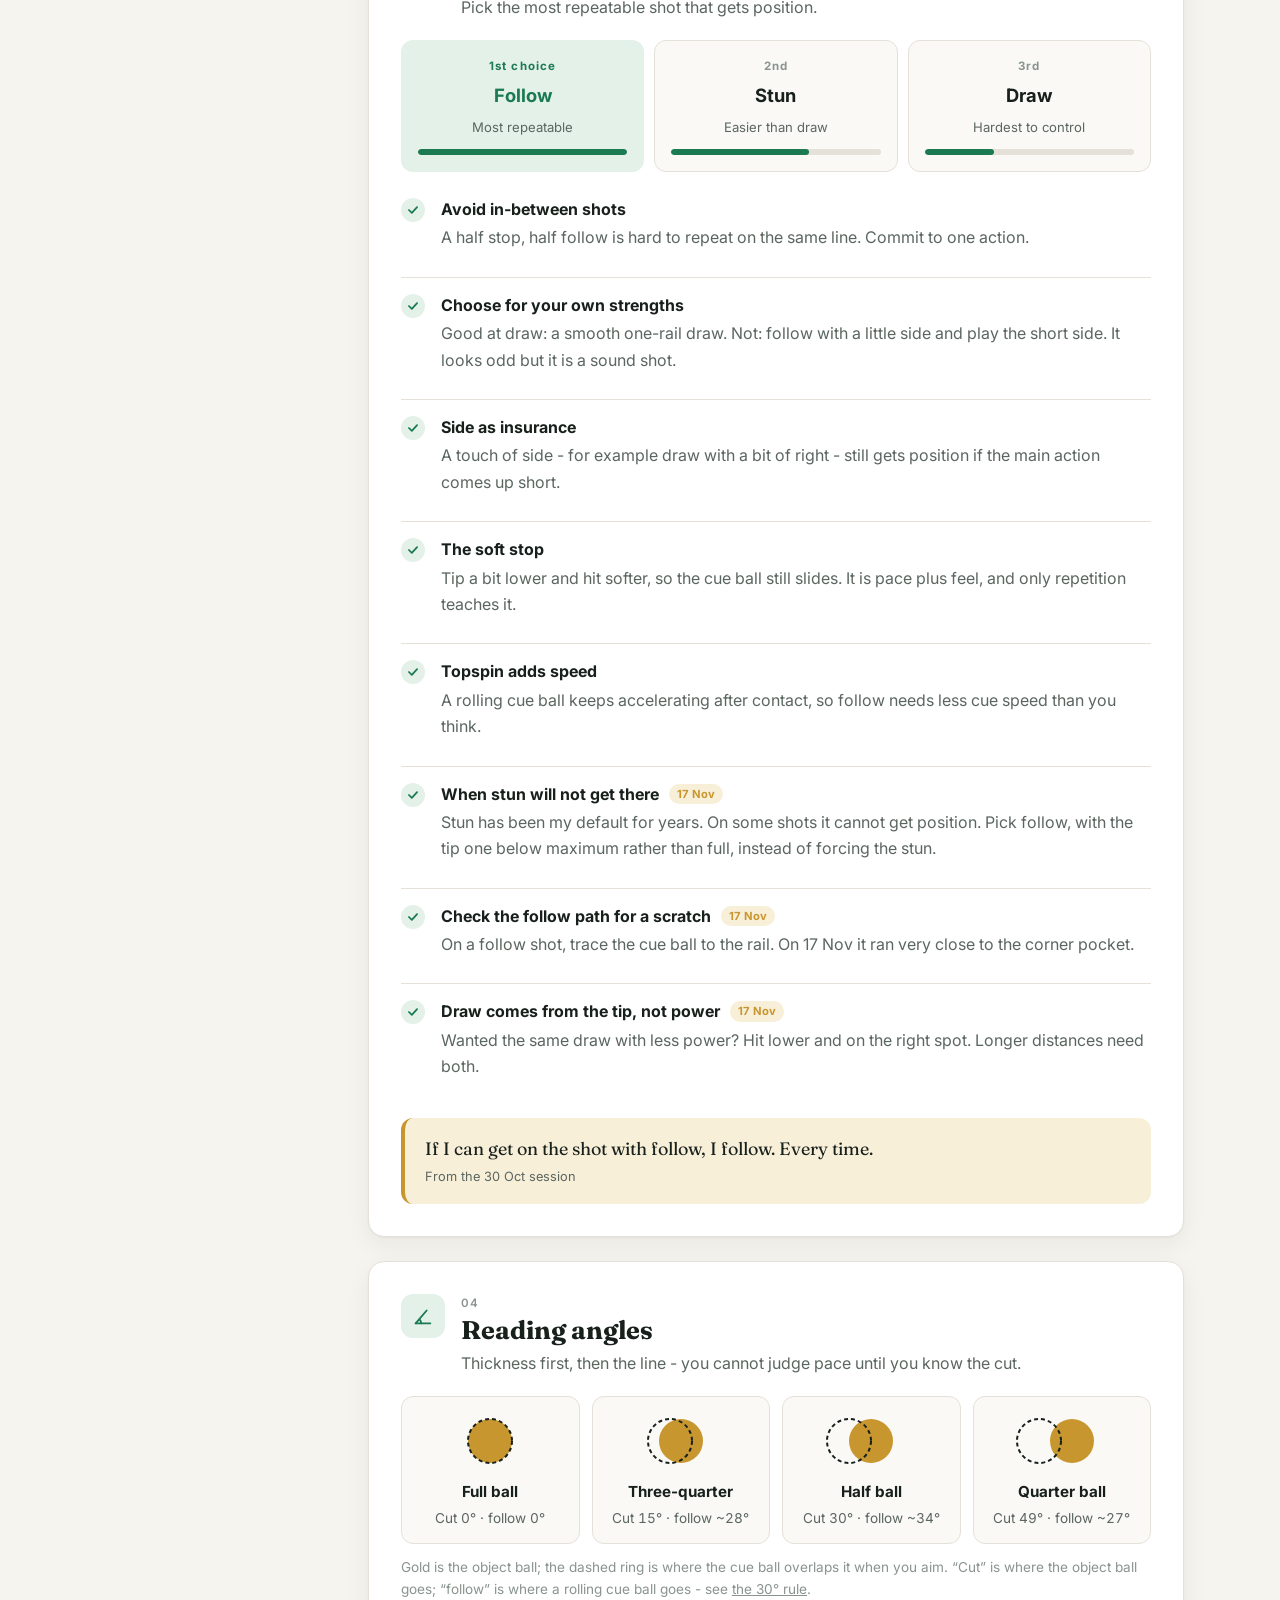
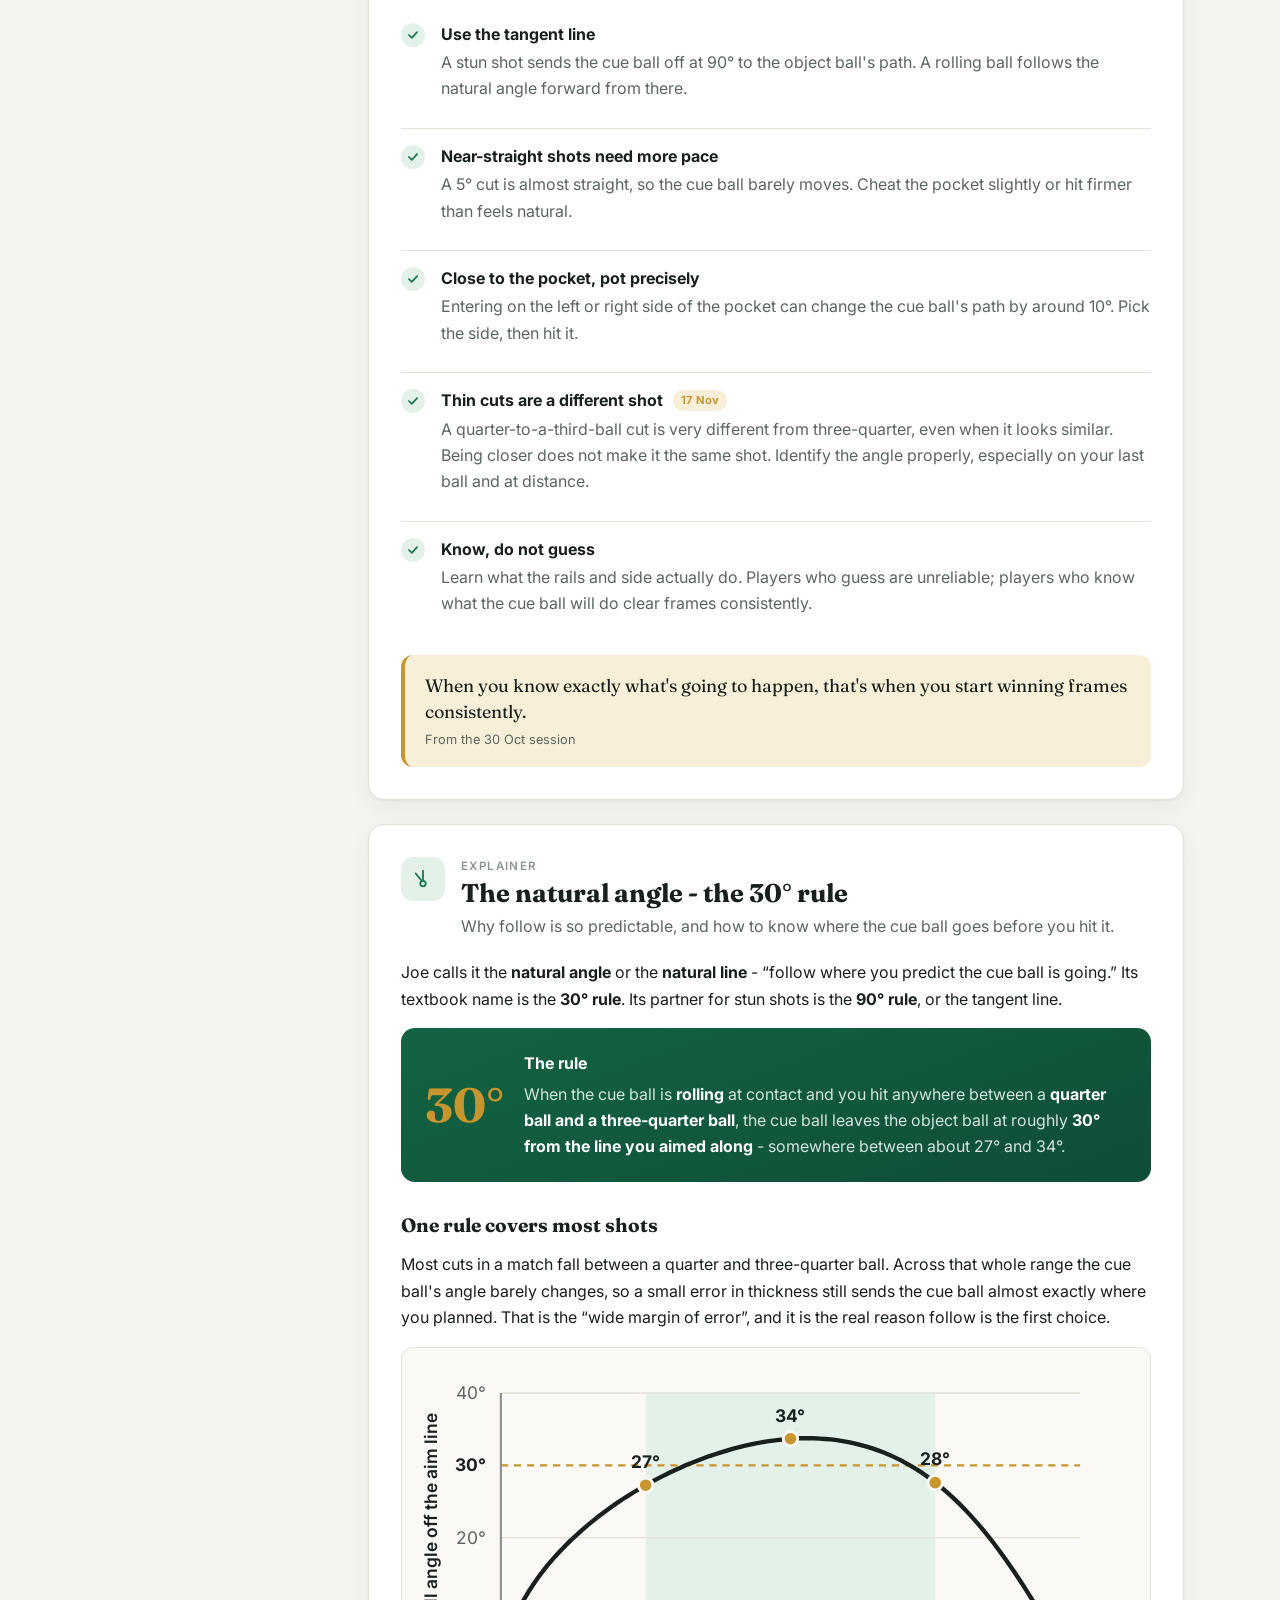
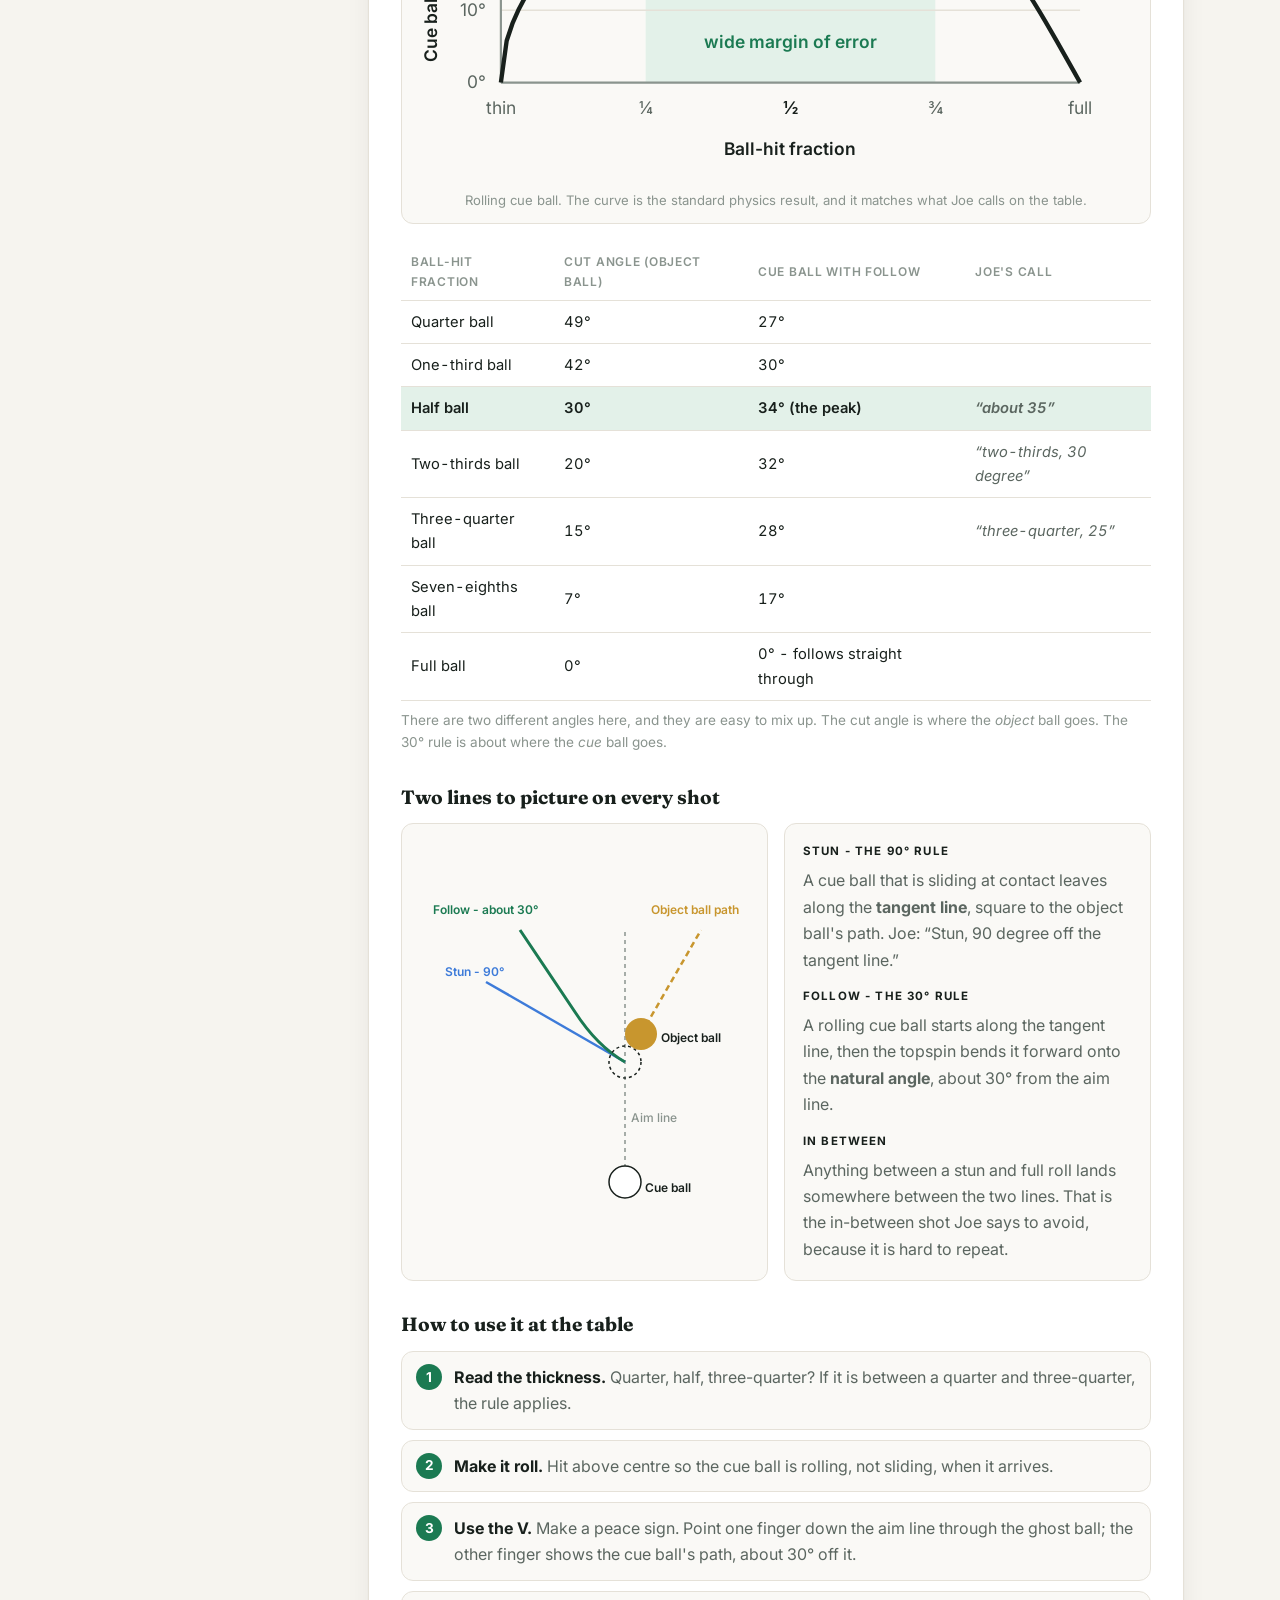
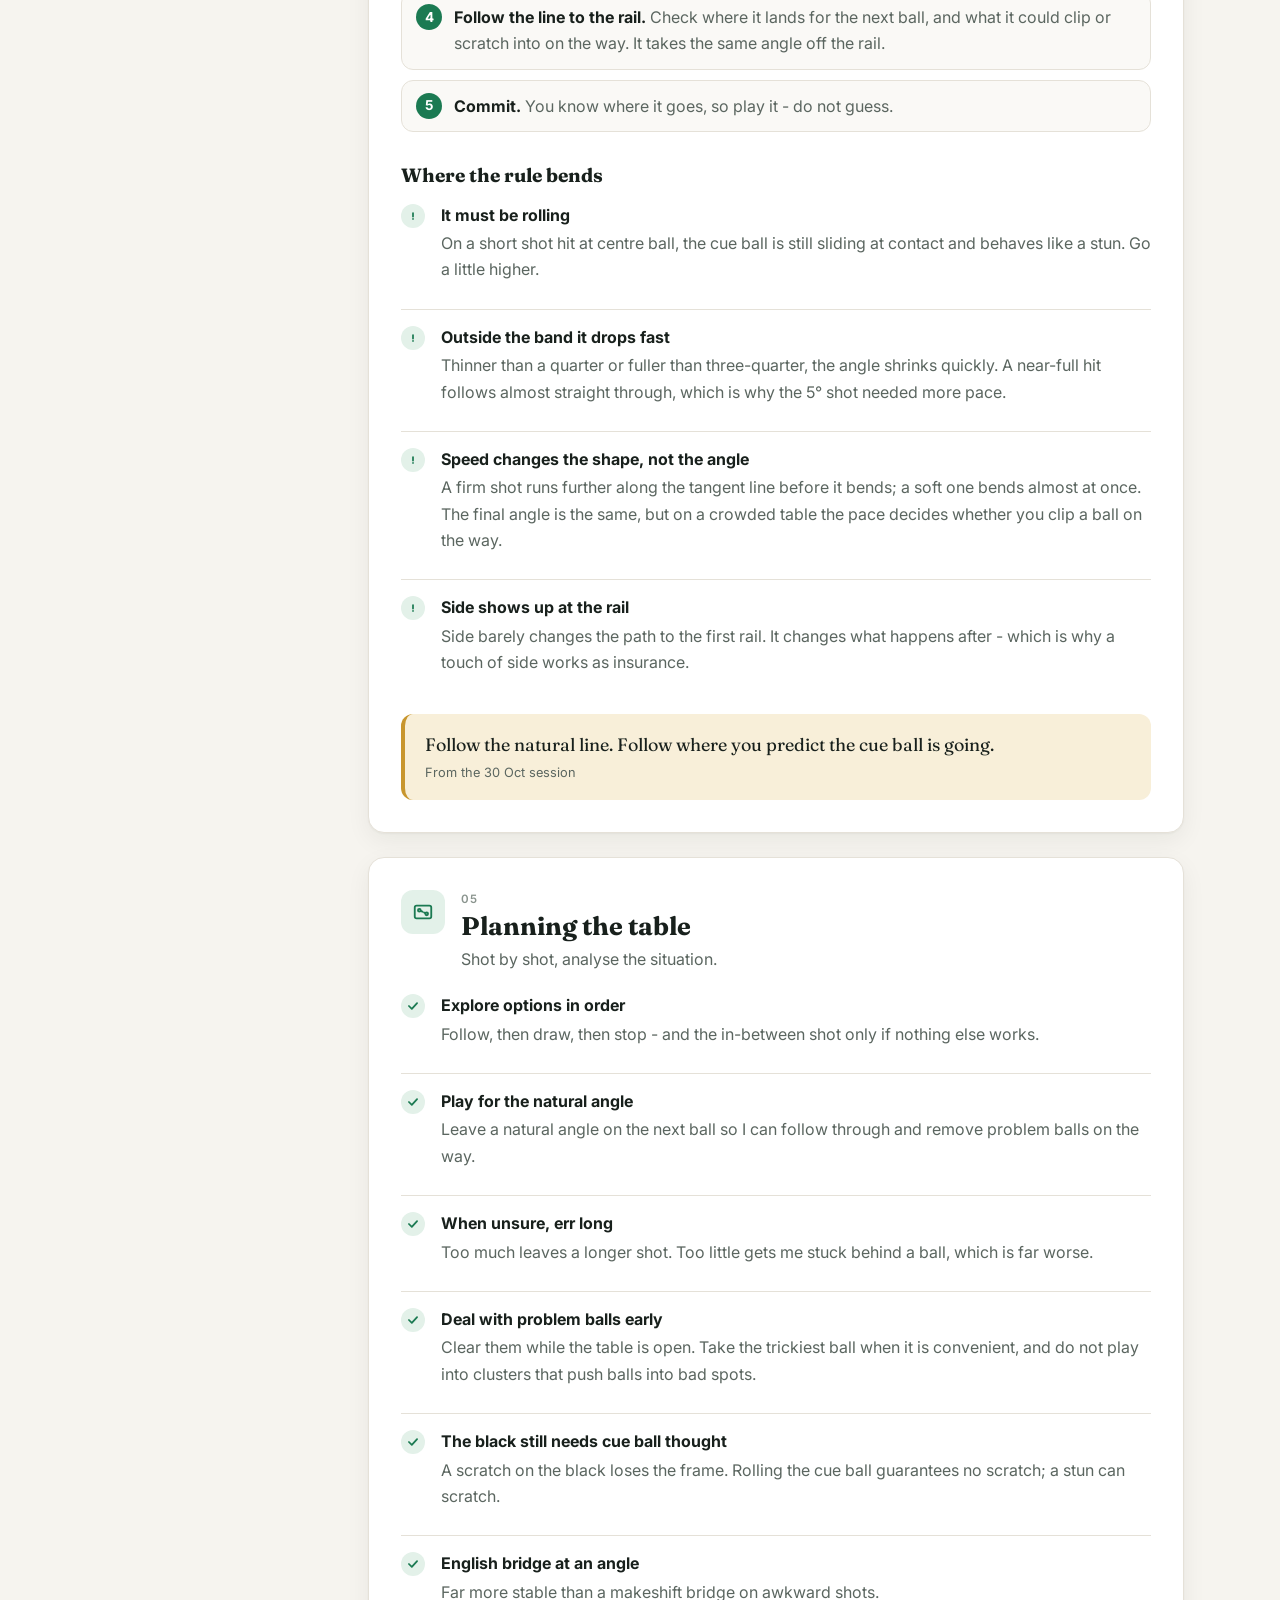
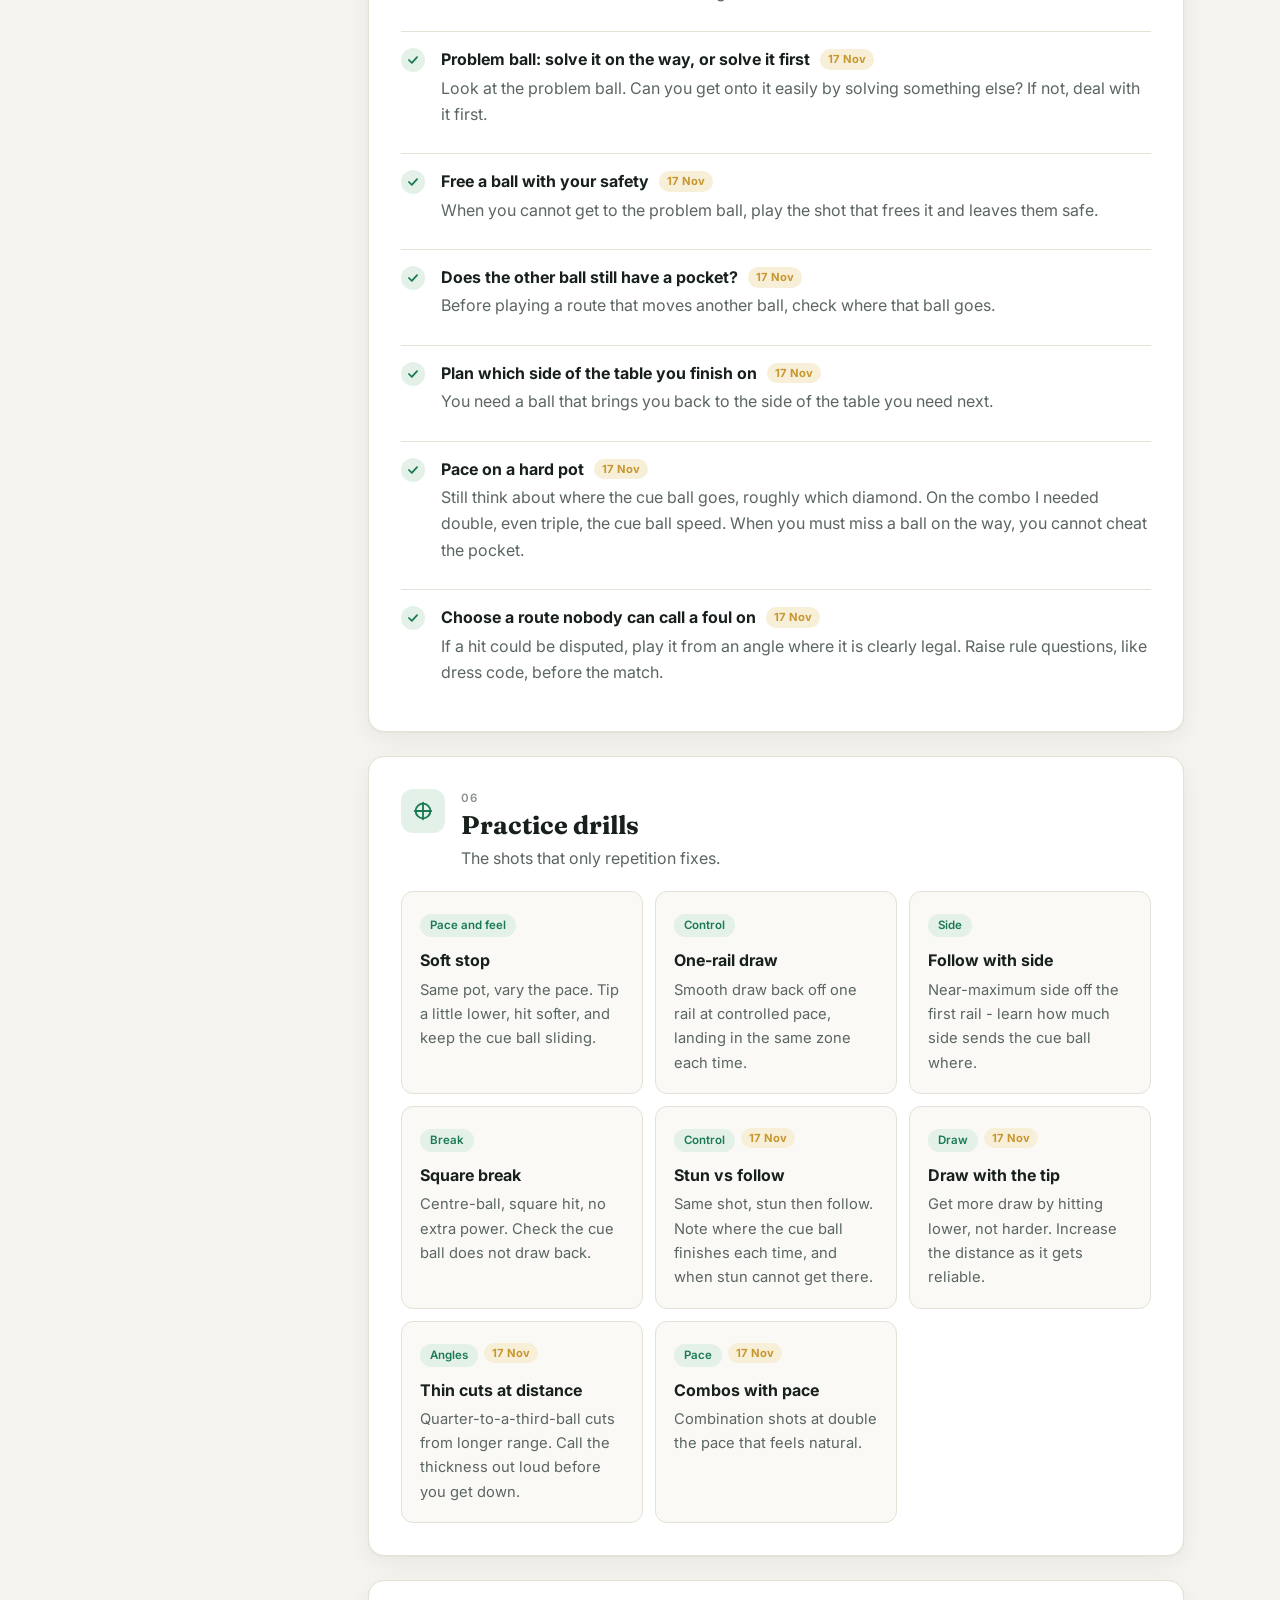
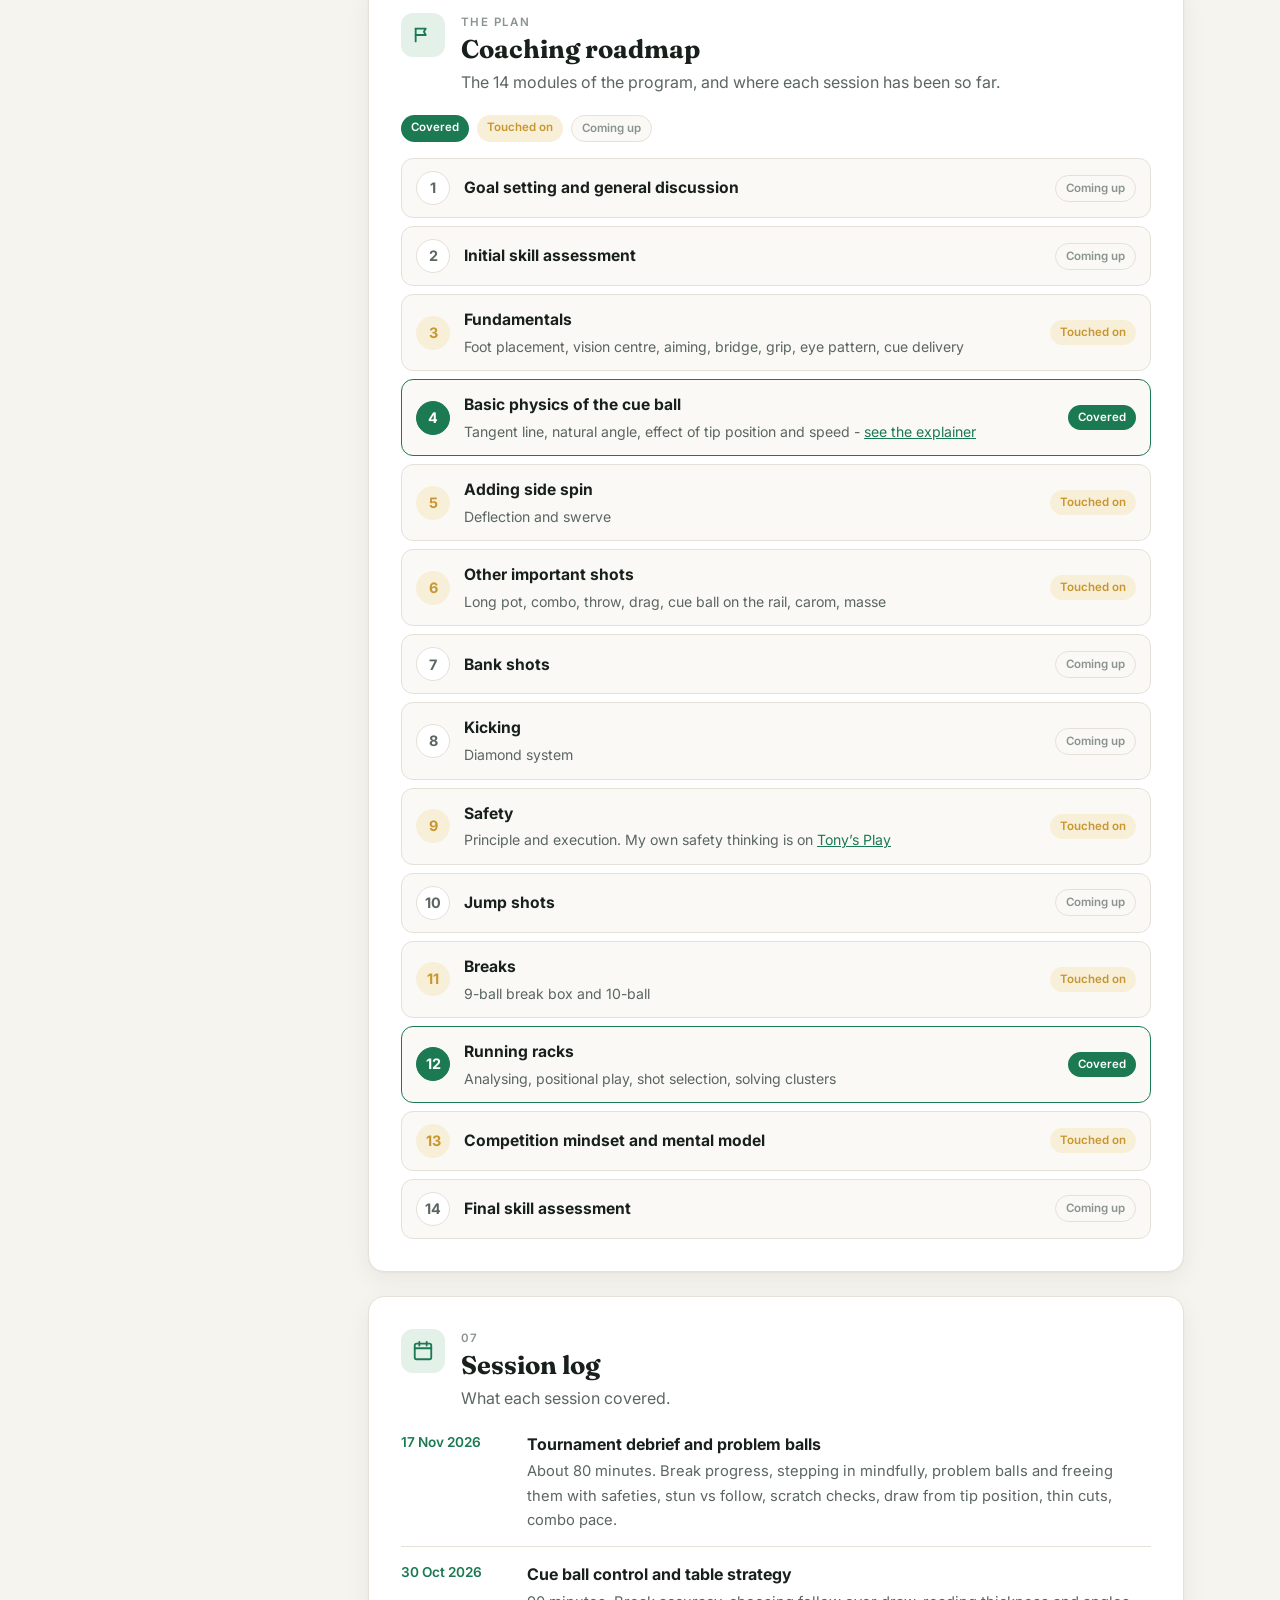
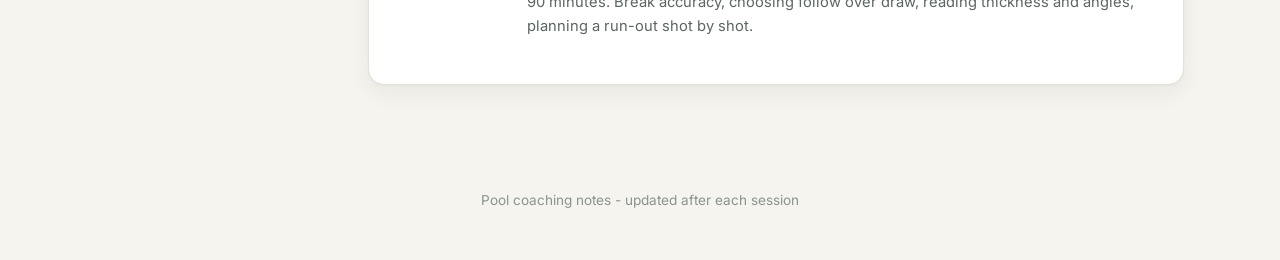
==== commit 89bd3bba: "Add Tony's Play page (my process) and the 17 Nov coaching session - New tonys-play.html: two phases " ====
--- a/index.html
+++ b/index.html
@@ -9,357 +9,19 @@
 <link rel="preconnect" href="https://fonts.googleapis.com">
 <link rel="preconnect" href="https://fonts.gstatic.com" crossorigin>
 <link href="https://fonts.googleapis.com/css2?family=Inter:wght@400;500;600;700&family=Fraunces:opsz,wght@9..144,600;9..144,700&display=swap" rel="stylesheet">
-<style>
-  :root {
-    --bg: #f6f4ef;
-    --surface: #ffffff;
-    --surface-2: #faf9f6;
-    --text: #18201c;
-    --muted: #5b6660;
-    --faint: #8a948e;
-    --line: #e5e1d8;
-    --felt: #0f4d36;
-    --felt-2: #136443;
-    --felt-ink: #e9f5ee;
-    --accent: #1b7a52;
-    --accent-soft: #e3f1e9;
-    --gold: #c8962e;
-    --gold-soft: #f8efd9;
-    --shadow: 0 1px 2px rgba(20, 30, 25, .04), 0 8px 24px rgba(20, 30, 25, .06);
-    --radius: 16px;
-  }
-  @media (prefers-color-scheme: dark) {
-    :root {
-      --bg: #0e1311;
-      --surface: #161d1a;
-      --surface-2: #121815;
-      --text: #e7ece9;
-      --muted: #a2ada7;
-      --faint: #76817b;
-      --line: #26302b;
-      --felt: #0b3a29;
-      --felt-2: #0f4a34;
-      --felt-ink: #e3f2ea;
-      --accent: #5cc694;
-      --accent-soft: #1a2c24;
-      --gold: #e0b354;
-      --gold-soft: #2c2616;
-      --shadow: 0 1px 2px rgba(0, 0, 0, .3), 0 8px 24px rgba(0, 0, 0, .25);
-    }
-  }
-  * { box-sizing: border-box; }
-  html { scroll-behavior: smooth; scroll-padding-top: 24px; }
-  body {
-    margin: 0;
-    background: var(--bg);
-    color: var(--text);
-    font: 16px/1.65 Inter, -apple-system, BlinkMacSystemFont, "Segoe UI", sans-serif;
-    -webkit-font-smoothing: antialiased;
-  }
-  a { color: inherit; }
-
-  /* Hero */
-  .hero {
-    background:
-      radial-gradient(1200px 400px at 80% -10%, rgba(255,255,255,.10), transparent 60%),
-      linear-gradient(160deg, var(--felt-2), var(--felt));
-    color: var(--felt-ink);
-    padding: 56px 16px 72px;
-    position: relative;
-    overflow: hidden;
-  }
-  .hero::after {
-    content: "";
-    position: absolute; inset: auto -40px -60px auto;
-    width: 260px; height: 260px; border-radius: 50%;
-    background: radial-gradient(circle at 35% 35%, #ffffff, #e9e6dd 55%, #bdb8aa);
-    opacity: .10;
-  }
-  .hero-inner { max-width: 1120px; margin: 0 auto; position: relative; z-index: 1; }
-  .eyebrow {
-    display: inline-flex; align-items: center; gap: 8px;
-    font-size: .78rem; font-weight: 600; letter-spacing: .12em; text-transform: uppercase;
-    color: rgba(233, 245, 238, .75);
-  }
-  .eyebrow .dot { width: 8px; height: 8px; border-radius: 50%; background: var(--gold); }
-  .hero h1 {
-    font-family: Fraunces, Georgia, serif;
-    font-size: clamp(2.2rem, 5vw, 3.4rem);
-    line-height: 1.08; margin: 14px 0 12px; font-weight: 700; letter-spacing: -.01em;
-  }
-  .hero p.lede { max-width: 620px; font-size: 1.08rem; color: rgba(233, 245, 238, .85); margin: 0; }
-  .stats { display: flex; flex-wrap: wrap; gap: 12px; margin-top: 28px; }
-  .stat {
-    background: rgba(255,255,255,.08); border: 1px solid rgba(255,255,255,.14);
-    border-radius: 12px; padding: 10px 16px; min-width: 120px;
-  }
-  .stat b { display: block; font-size: 1.25rem; font-weight: 700; color: #fff; }
-  .stat span { font-size: .8rem; color: rgba(233, 245, 238, .7); }
-
-  /* Layout */
-  .layout {
-    max-width: 1120px; margin: -40px auto 0; padding: 0 16px 80px;
-    display: grid; grid-template-columns: 240px minmax(0, 1fr); gap: 32px;
-    position: relative; z-index: 2;
-  }
-  @media (max-width: 900px) { .layout { grid-template-columns: minmax(0, 1fr); gap: 0; } }
-
-  /* Sidebar nav */
-  .toc {
-    position: sticky; top: 24px; align-self: start;
-    background: var(--surface); border: 1px solid var(--line); border-radius: var(--radius);
-    box-shadow: var(--shadow); padding: 20px 12px;
-  }
-  .toc h2 {
-    font-size: .72rem; letter-spacing: .12em; text-transform: uppercase;
-    color: var(--faint); margin: 0 12px 10px; font-weight: 600;
-  }
-  .toc ol { list-style: none; margin: 0; padding: 0; counter-reset: toc; }
-  .toc li a {
-    display: flex; gap: 10px; align-items: center;
-    padding: 8px 12px; border-radius: 10px; text-decoration: none;
-    color: var(--muted); font-size: .92rem; font-weight: 500;
-    transition: background .15s, color .15s;
-  }
-  .toc li a::before {
-    counter-increment: toc; content: counter(toc, decimal-leading-zero);
-    font-size: .72rem; color: var(--faint); font-variant-numeric: tabular-nums; width: 18px;
-  }
-  .toc li a:hover, .toc li a.active { background: var(--accent-soft); color: var(--accent); }
-  .toc li a.active::before { color: var(--accent); }
-  .toc .session-tag {
-    margin: 16px 12px 0; padding-top: 14px; border-top: 1px solid var(--line);
-    font-size: .8rem; color: var(--faint);
-  }
-  @media (max-width: 900px) {
-    .toc {
-      position: sticky; top: 0; z-index: 10; border-radius: 0 0 14px 14px;
-      margin: 0 -16px 20px; padding: 10px 16px; border-left: 0; border-right: 0; border-top: 0;
-    }
-    .toc h2, .toc .session-tag { display: none; }
-    .toc ol { display: flex; gap: 6px; overflow-x: auto; scrollbar-width: none; }
-    .toc ol::-webkit-scrollbar { display: none; }
-    .toc li a { white-space: nowrap; padding: 6px 12px; font-size: .85rem; }
-  }
-
-  /* Content */
-  .content { min-width: 0; }
-  .block {
-    background: var(--surface); border: 1px solid var(--line); border-radius: var(--radius);
-    box-shadow: var(--shadow); padding: 32px; margin-bottom: 24px;
-  }
-  @media (max-width: 600px) { .block { padding: 22px 18px; } }
-  .block-head { display: flex; align-items: flex-start; gap: 16px; margin-bottom: 20px; }
-  .icon {
-    flex: none; width: 44px; height: 44px; border-radius: 12px;
-    display: grid; place-items: center; background: var(--accent-soft); color: var(--accent);
-  }
-  .icon svg { width: 22px; height: 22px; }
-  .block-head .num {
-    font-size: .72rem; font-weight: 600; letter-spacing: .12em; text-transform: uppercase; color: var(--faint);
-  }
-  .block-head h2 {
-    font-family: Fraunces, Georgia, serif; font-size: 1.6rem; line-height: 1.2;
-    margin: 2px 0 4px; font-weight: 700;
-  }
-  .block-head p { margin: 0; color: var(--muted); }
-
-  /* Key takeaways */
-  .takeaways { display: grid; grid-template-columns: repeat(auto-fit, minmax(min(200px, 100%), 1fr)); gap: 12px; }
-  .takeaway {
-    background: var(--surface-2); border: 1px solid var(--line); border-radius: 12px; padding: 16px;
-  }
-  .takeaway .k { font-size: .72rem; font-weight: 700; letter-spacing: .1em; color: var(--gold); }
-  .takeaway h3 { margin: 6px 0 4px; font-size: 1rem; }
-  .takeaway p { margin: 0; color: var(--muted); font-size: .92rem; }
-
-  /* Principle list */
-  .principles { display: grid; gap: 12px; }
-  .principle {
-    display: grid; grid-template-columns: 28px minmax(0, 1fr); gap: 12px;
-    padding: 14px 0; border-top: 1px solid var(--line);
-  }
-  .principle:first-child { border-top: 0; padding-top: 0; }
-  .principle .tick {
-    width: 24px; height: 24px; border-radius: 50%; margin-top: 2px;
-    background: var(--accent-soft); color: var(--accent); display: grid; place-items: center;
-  }
-  .principle .tick svg { width: 14px; height: 14px; }
-  .principle h3 { margin: 0 0 2px; font-size: 1rem; }
-  .principle p { margin: 0; color: var(--muted); }
-
-  /* Quote */
-  .quote {
-    margin: 24px 0 0; padding: 18px 20px; border-radius: 12px;
-    background: var(--gold-soft); border-left: 4px solid var(--gold);
-    font-family: Fraunces, Georgia, serif; font-size: 1.12rem; line-height: 1.45;
-  }
-  .quote cite {
-    display: block; margin-top: 6px; font-family: Inter, sans-serif; font-style: normal;
-    font-size: .8rem; color: var(--muted);
-  }
-
-  /* Two-column split */
-  .split { display: grid; grid-template-columns: 1fr 1fr; gap: 16px; margin-bottom: 20px; }
-  @media (max-width: 640px) { .split { grid-template-columns: 1fr; } }
-  .panel { border-radius: 12px; padding: 18px; border: 1px solid var(--line); background: var(--surface-2); }
-  .panel .label { font-size: .72rem; font-weight: 700; letter-spacing: .1em; text-transform: uppercase; }
-  .panel.do .label { color: var(--accent); }
-  .panel.dont .label { color: var(--gold); }
-  .panel p { margin: 6px 0 0; color: var(--muted); }
-
-  /* Shot ladder */
-  .ladder { display: grid; grid-template-columns: repeat(3, 1fr); gap: 10px; margin-bottom: 24px; }
-  .rung {
-    border-radius: 12px; padding: 16px; text-align: center; border: 1px solid var(--line);
-    background: var(--surface-2);
-  }
-  .rung .rank { font-size: .72rem; font-weight: 700; letter-spacing: .1em; color: var(--faint); }
-  .rung b { display: block; font-size: 1.15rem; margin: 4px 0 2px; }
-  .rung span { font-size: .82rem; color: var(--muted); }
-  .rung.first { background: var(--accent-soft); border-color: transparent; }
-  .rung.first .rank, .rung.first b { color: var(--accent); }
-  .bar { height: 6px; border-radius: 3px; background: var(--line); margin-top: 10px; overflow: hidden; }
-  .bar i { display: block; height: 100%; background: var(--accent); border-radius: 3px; }
-
-  /* Angle chart */
-  .angles { display: grid; grid-template-columns: repeat(auto-fit, minmax(min(130px, 100%), 1fr)); gap: 12px; margin-bottom: 12px; }
-  .angle {
-    border: 1px solid var(--line); border-radius: 12px; padding: 14px 12px 12px; text-align: center;
-    background: var(--surface-2);
-  }
-  .angle svg { width: 100%; max-width: 120px; height: auto; display: block; margin: 0 auto 8px; }
-  .angle b { display: block; font-size: .95rem; }
-  .angle span { font-size: .85rem; color: var(--muted); font-variant-numeric: tabular-nums; }
-  .ob { fill: var(--gold); }
-  .cb { fill: none; stroke: var(--text); stroke-width: 2; stroke-dasharray: 4 3; }
-  .note { font-size: .85rem; color: var(--faint); margin: 0 0 20px; }
-
-  /* Drills */
-  .drills { display: grid; grid-template-columns: repeat(auto-fit, minmax(min(230px, 100%), 1fr)); gap: 12px; }
-  .drill { border: 1px solid var(--line); border-radius: 12px; padding: 18px; background: var(--surface-2); }
-  .drill .tag {
-    display: inline-block; font-size: .72rem; font-weight: 600; padding: 2px 10px; border-radius: 999px;
-    background: var(--accent-soft); color: var(--accent);
-  }
-  .drill h3 { margin: 10px 0 4px; font-size: 1rem; }
-  .drill p { margin: 0; color: var(--muted); font-size: .92rem; }
-
-  /* Session log */
-  .sessions { list-style: none; margin: 0; padding: 0; }
-  .sessions li {
-    display: grid; grid-template-columns: 110px minmax(0, 1fr); gap: 16px;
-    padding: 14px 0; border-top: 1px solid var(--line);
-  }
-  .sessions li:first-child { border-top: 0; padding-top: 0; }
-  .sessions time { font-size: .85rem; font-weight: 600; color: var(--accent); }
-  .sessions h3 { margin: 0; font-size: 1rem; }
-  .sessions p { margin: 2px 0 0; color: var(--muted); font-size: .92rem; }
-
-
-  /* Explainer */
-  .prose { margin: 0 0 16px; color: var(--text); }
-  h3.sub { font-family: Fraunces, Georgia, serif; font-size: 1.2rem; margin: 28px 0 10px; }
-  .rule-card {
-    display: grid; grid-template-columns: auto minmax(0, 1fr); gap: 20px; align-items: center;
-    background: linear-gradient(160deg, var(--felt-2), var(--felt)); color: var(--felt-ink);
-    border-radius: 14px; padding: 22px 24px; margin: 8px 0 8px;
-  }
-  .rule-card .rule-num { font-family: Fraunces, Georgia, serif; font-size: 3rem; font-weight: 700; line-height: 1; color: var(--gold); }
-  .rule-card h3 { margin: 0 0 4px; font-size: 1rem; color: #fff; }
-  .rule-card p { margin: 0; color: rgba(233, 245, 238, .9); }
-  .rule-card strong { color: #fff; }
-  @media (max-width: 520px) { .rule-card { grid-template-columns: 1fr; gap: 8px; } .rule-card .rule-num { font-size: 2.4rem; } }
-
-  figure { margin: 0; }
-  .chart { border: 1px solid var(--line); border-radius: 12px; background: var(--surface-2); padding: 16px 12px 12px; margin: 8px 0 20px; }
-  .chart svg { width: 100%; height: auto; display: block; }
-  .chart figcaption, .diagram figcaption { font-size: .82rem; color: var(--faint); text-align: center; margin-top: 6px; }
-  .chart .band { fill: var(--accent-soft); }
-  .chart .grid line { stroke: var(--line); stroke-width: 1; }
-  .chart .grid .thirty { stroke: var(--gold); stroke-dasharray: 5 4; stroke-width: 1.5; }
-  .chart .axis line { stroke: var(--faint); stroke-width: 1.5; }
-  .chart text { font-family: Inter, sans-serif; fill: var(--muted); font-size: 12px; }
-  .chart .ticks text { text-anchor: end; }
-  .chart .xticks text, .chart .axis-title, .chart .band-label, .chart .pt-labels text { text-anchor: middle; }
-  .chart .strong { fill: var(--text); font-weight: 700; }
-  .chart .axis-title, .chart .y-title { font-weight: 600; fill: var(--text); font-size: 12px; }
-  .chart .y-title { text-anchor: middle; }
-  .chart .band-label { fill: var(--accent); font-weight: 600; }
-  .chart .curve { fill: none; stroke: var(--text); stroke-width: 3; stroke-linejoin: round; }
-  .chart .pts circle { fill: var(--gold); stroke: var(--surface-2); stroke-width: 2; }
-  .chart .pt-labels text { fill: var(--text); font-weight: 700; }
-
-  .table-wrap { overflow-x: auto; margin: 0 0 8px; }
-  table.data { width: 100%; border-collapse: collapse; font-size: .92rem; min-width: 480px; }
-  table.data th { text-align: left; font-size: .75rem; letter-spacing: .06em; text-transform: uppercase; color: var(--faint); font-weight: 600; padding: 8px 10px; border-bottom: 1px solid var(--line); }
-  table.data td { padding: 9px 10px; border-bottom: 1px solid var(--line); font-variant-numeric: tabular-nums; }
-  table.data td:last-child { color: var(--muted); font-style: italic; }
-  table.data tr.hl td { background: var(--accent-soft); font-weight: 600; }
-
-  .two-lines { align-items: stretch; }
-  .diagram { border: 1px solid var(--line); border-radius: 12px; background: var(--surface-2); padding: 12px; display: grid; place-items: center; }
-  .diagram svg { width: 100%; max-width: 320px; height: auto; }
-  .diagram .aim { stroke: var(--faint); stroke-width: 1.5; stroke-dasharray: 4 4; }
-  .diagram .ob-path { stroke: var(--gold); stroke-width: 2.5; stroke-dasharray: 6 4; }
-  .diagram .tangent { stroke: #3d7bd9; stroke-width: 2.5; }
-  .diagram .roll { fill: none; stroke: var(--accent); stroke-width: 3; }
-  .diagram .ghost { fill: none; stroke: var(--text); stroke-width: 1.5; stroke-dasharray: 3 3; }
-  .diagram .obj { fill: var(--gold); }
-  .diagram .cue { fill: #fff; stroke: var(--text); stroke-width: 1.5; }
-  .diagram .lbl { font-family: Inter, sans-serif; font-size: 12px; font-weight: 600; fill: var(--text); }
-  .diagram .lbl.muted { fill: var(--faint); font-weight: 500; }
-  .diagram .obc { fill: var(--gold); text-anchor: end; }
-  .diagram .tc { fill: #3d7bd9; }
-  .diagram .rc { fill: var(--accent); }
-
-  ol.steps { list-style: none; padding: 0; margin: 0; counter-reset: st; display: grid; gap: 10px; }
-  ol.steps li {
-    counter-increment: st; position: relative; padding: 12px 14px 12px 52px;
-    background: var(--surface-2); border: 1px solid var(--line); border-radius: 12px; margin: 0; color: var(--muted);
-  }
-  ol.steps li::before {
-    content: counter(st); position: absolute; left: 14px; top: 12px; width: 26px; height: 26px; border-radius: 50%;
-    background: var(--accent); color: #fff; font-weight: 700; font-size: .85rem; display: grid; place-items: center;
-  }
-  ol.steps b { color: var(--text); }
-
-  /* Roadmap */
-  .legend { display: flex; flex-wrap: wrap; gap: 8px; margin-bottom: 16px; }
-  .chip { display: inline-block; font-size: .72rem; font-weight: 600; padding: 3px 10px; border-radius: 999px; white-space: nowrap; }
-  .chip.covered { background: var(--accent); color: #fff; }
-  .chip.touched { background: var(--gold-soft); color: var(--gold); }
-  .chip.ahead { background: var(--surface-2); color: var(--faint); border: 1px solid var(--line); }
-  ol.roadmap { list-style: none; padding: 0; margin: 0; display: grid; gap: 8px; }
-  ol.roadmap li {
-    display: grid; grid-template-columns: 34px minmax(0, 1fr) auto; gap: 14px; align-items: center;
-    padding: 12px 14px; border: 1px solid var(--line); border-radius: 12px; background: var(--surface-2); margin: 0;
-  }
-  ol.roadmap li.covered { border-color: var(--accent); }
-  ol.roadmap .rn {
-    width: 34px; height: 34px; border-radius: 50%; display: grid; place-items: center; font-weight: 700; font-size: .9rem;
-    background: var(--surface); border: 1px solid var(--line); color: var(--muted);
-  }
-  ol.roadmap li.covered .rn { background: var(--accent); color: #fff; border-color: var(--accent); }
-  ol.roadmap li.touched .rn { background: var(--gold-soft); color: var(--gold); border-color: transparent; }
-  ol.roadmap h3 { margin: 0; font-size: .98rem; }
-  ol.roadmap p { margin: 2px 0 0; color: var(--muted); font-size: .88rem; }
-  ol.roadmap a { color: var(--accent); }
-  @media (max-width: 520px) { ol.roadmap li { grid-template-columns: 30px minmax(0, 1fr); } ol.roadmap li > .chip { grid-column: 2; justify-self: start; } }
-
-  footer { text-align: center; color: var(--faint); font-size: .85rem; padding: 0 16px 48px; }
-</style>
+<link rel="stylesheet" href="site.css">
 </head>
 <body>
 
 <header class="hero">
   <div class="hero-inner">
+    <nav class="switch" aria-label="Site"><a href="./" aria-current="page">Coaching</a><a href="tonys-play.html">Tony's Play</a></nav>
     <div class="eyebrow"><span class="dot"></span>Pool coaching notes</div>
     <h1>Cue ball control<br>and table strategy</h1>
     <p class="lede">The rules, tips and principles from my coaching sessions, written up so I can come back to them before I play.</p>
     <div class="stats">
-      <div class="stat"><b>30 Oct 2026</b><span>Latest session</span></div>
-      <div class="stat"><b>90 min</b><span>On the table</span></div>
+      <div class="stat"><b>17 Nov 2026</b><span>Latest session</span></div>
+      <div class="stat"><b>2</b><span>Sessions</span></div>
       <div class="stat"><b>7-foot</b><span>Table size</span></div>
     </div>
   </div>
@@ -422,6 +84,8 @@
         <div class="principle"><div class="tick"><svg viewBox="0 0 24 24" fill="none" stroke="currentColor" stroke-width="3" stroke-linecap="round" stroke-linejoin="round"><path d="M5 12l5 5 9-10"/></svg></div><div><h3>It is certainty, not mechanics</h3><p>When confident, the stroke happens naturally. After a bad run, doubt makes me misread angles I would normally see.</p></div></div>
         <div class="principle"><div class="tick"><svg viewBox="0 0 24 24" fill="none" stroke="currentColor" stroke-width="3" stroke-linecap="round" stroke-linejoin="round"><path d="M5 12l5 5 9-10"/></svg></div><div><h3>Trust the line</h3><p>Adjusting the aim once down on the shot is a trust problem. If it feels wrong, stand up and get down again.</p></div></div>
         <div class="principle"><div class="tick"><svg viewBox="0 0 24 24" fill="none" stroke="currentColor" stroke-width="3" stroke-linecap="round" stroke-linejoin="round"><path d="M5 12l5 5 9-10"/></svg></div><div><h3>Check the breath</h3><p>Slowing the breath before the shot changed everything.</p></div></div>
+        <div class="principle"><div class="tick"><svg viewBox="0 0 24 24" fill="none" stroke="currentColor" stroke-width="3" stroke-linecap="round" stroke-linejoin="round"><path d="M5 12l5 5 9-10"/></svg></div><div><h3>Stepping in mindfully works <span class="new-chip">17 Nov</span></h3><p>Taking my time, looking around the table and breathing before I step in. At the tournament I missed less overall.</p></div></div>
+        <div class="principle"><div class="tick"><svg viewBox="0 0 24 24" fill="none" stroke="currentColor" stroke-width="3" stroke-linecap="round" stroke-linejoin="round"><path d="M5 12l5 5 9-10"/></svg></div><div><h3>The order for a positional shot <span class="new-chip">17 Nov</span></h3><p>Set up your point, find the line, think about tip position, then take it down: tip position, line, strength, and send the cue ball towards it.</p></div></div>
       </div>
       <blockquote class="quote">When you're practising, you're tuning. When you're playing, you just run the program.<cite>From the 30 Oct session</cite></blockquote>
     </section>
@@ -441,6 +105,7 @@
         <div class="principle"><div class="tick"><svg viewBox="0 0 24 24" fill="none" stroke="currentColor" stroke-width="3" stroke-linecap="round" stroke-linejoin="round"><path d="M5 12l5 5 9-10"/></svg></div><div><h3>Not too low</h3><p>If the cue ball draws back off the rack, the strike was below centre.</p></div></div>
         <div class="principle"><div class="tick"><svg viewBox="0 0 24 24" fill="none" stroke="currentColor" stroke-width="3" stroke-linecap="round" stroke-linejoin="round"><path d="M5 12l5 5 9-10"/></svg></div><div><h3>Find your own power source</h3><p>Some players use the wrist - it works if it is yours. An open bridge on the break is fine. Line up carefully, then focus on the action, not changes.</p></div></div>
         <div class="principle"><div class="tick"><svg viewBox="0 0 24 24" fill="none" stroke="currentColor" stroke-width="3" stroke-linecap="round" stroke-linejoin="round"><path d="M5 12l5 5 9-10"/></svg></div><div><h3>Straight-stroke check</h3><p>After the follow-through, notice which part of the hand touches the table. Landing on the same spot each time means the stroke stayed straight.</p></div></div>
+        <div class="principle"><div class="tick"><svg viewBox="0 0 24 24" fill="none" stroke="currentColor" stroke-width="3" stroke-linecap="round" stroke-linejoin="round"><path d="M5 12l5 5 9-10"/></svg></div><div><h3>Progress: definitely better <span class="new-chip">17 Nov</span></h3><p>A good break, with a pop, a ball down and the white in the centre, about half the time. Joe: &ldquo;at least fifty percent.&rdquo; My full break routine is on <a href="tonys-play.html#break">Tony&rsquo;s Play</a>.</p></div></div>
       </div>
     </section>
 
@@ -464,6 +129,9 @@
         <div class="principle"><div class="tick"><svg viewBox="0 0 24 24" fill="none" stroke="currentColor" stroke-width="3" stroke-linecap="round" stroke-linejoin="round"><path d="M5 12l5 5 9-10"/></svg></div><div><h3>Side as insurance</h3><p>A touch of side - for example draw with a bit of right - still gets position if the main action comes up short.</p></div></div>
         <div class="principle"><div class="tick"><svg viewBox="0 0 24 24" fill="none" stroke="currentColor" stroke-width="3" stroke-linecap="round" stroke-linejoin="round"><path d="M5 12l5 5 9-10"/></svg></div><div><h3>The soft stop</h3><p>Tip a bit lower and hit softer, so the cue ball still slides. It is pace plus feel, and only repetition teaches it.</p></div></div>
         <div class="principle"><div class="tick"><svg viewBox="0 0 24 24" fill="none" stroke="currentColor" stroke-width="3" stroke-linecap="round" stroke-linejoin="round"><path d="M5 12l5 5 9-10"/></svg></div><div><h3>Topspin adds speed</h3><p>A rolling cue ball keeps accelerating after contact, so follow needs less cue speed than you think.</p></div></div>
+        <div class="principle"><div class="tick"><svg viewBox="0 0 24 24" fill="none" stroke="currentColor" stroke-width="3" stroke-linecap="round" stroke-linejoin="round"><path d="M5 12l5 5 9-10"/></svg></div><div><h3>When stun will not get there <span class="new-chip">17 Nov</span></h3><p>Stun has been my default for years. On some shots it cannot get position. Pick follow, with the tip one below maximum rather than full, instead of forcing the stun.</p></div></div>
+        <div class="principle"><div class="tick"><svg viewBox="0 0 24 24" fill="none" stroke="currentColor" stroke-width="3" stroke-linecap="round" stroke-linejoin="round"><path d="M5 12l5 5 9-10"/></svg></div><div><h3>Check the follow path for a scratch <span class="new-chip">17 Nov</span></h3><p>On a follow shot, trace the cue ball to the rail. On 17 Nov it ran very close to the corner pocket.</p></div></div>
+        <div class="principle"><div class="tick"><svg viewBox="0 0 24 24" fill="none" stroke="currentColor" stroke-width="3" stroke-linecap="round" stroke-linejoin="round"><path d="M5 12l5 5 9-10"/></svg></div><div><h3>Draw comes from the tip, not power <span class="new-chip">17 Nov</span></h3><p>Wanted the same draw with less power? Hit lower and on the right spot. Longer distances need both.</p></div></div>
       </div>
       <blockquote class="quote">If I can get on the shot with follow, I follow. Every time.<cite>From the 30 Oct session</cite></blockquote>
     </section>
@@ -500,6 +168,7 @@
         <div class="principle"><div class="tick"><svg viewBox="0 0 24 24" fill="none" stroke="currentColor" stroke-width="3" stroke-linecap="round" stroke-linejoin="round"><path d="M5 12l5 5 9-10"/></svg></div><div><h3>Use the tangent line</h3><p>A stun shot sends the cue ball off at 90&deg; to the object ball's path. A rolling ball follows the natural angle forward from there.</p></div></div>
         <div class="principle"><div class="tick"><svg viewBox="0 0 24 24" fill="none" stroke="currentColor" stroke-width="3" stroke-linecap="round" stroke-linejoin="round"><path d="M5 12l5 5 9-10"/></svg></div><div><h3>Near-straight shots need more pace</h3><p>A 5&deg; cut is almost straight, so the cue ball barely moves. Cheat the pocket slightly or hit firmer than feels natural.</p></div></div>
         <div class="principle"><div class="tick"><svg viewBox="0 0 24 24" fill="none" stroke="currentColor" stroke-width="3" stroke-linecap="round" stroke-linejoin="round"><path d="M5 12l5 5 9-10"/></svg></div><div><h3>Close to the pocket, pot precisely</h3><p>Entering on the left or right side of the pocket can change the cue ball's path by around 10&deg;. Pick the side, then hit it.</p></div></div>
+        <div class="principle"><div class="tick"><svg viewBox="0 0 24 24" fill="none" stroke="currentColor" stroke-width="3" stroke-linecap="round" stroke-linejoin="round"><path d="M5 12l5 5 9-10"/></svg></div><div><h3>Thin cuts are a different shot <span class="new-chip">17 Nov</span></h3><p>A quarter-to-a-third-ball cut is very different from three-quarter, even when it looks similar. Being closer does not make it the same shot. Identify the angle properly, especially on your last ball and at distance.</p></div></div>
         <div class="principle"><div class="tick"><svg viewBox="0 0 24 24" fill="none" stroke="currentColor" stroke-width="3" stroke-linecap="round" stroke-linejoin="round"><path d="M5 12l5 5 9-10"/></svg></div><div><h3>Know, do not guess</h3><p>Learn what the rails and side actually do. Players who guess are unreliable; players who know what the cue ball will do clear frames consistently.</p></div></div>
       </div>
       <blockquote class="quote">When you know exactly what's going to happen, that's when you start winning frames consistently.<cite>From the 30 Oct session</cite></blockquote>
@@ -638,6 +307,12 @@
         <div class="principle"><div class="tick"><svg viewBox="0 0 24 24" fill="none" stroke="currentColor" stroke-width="3" stroke-linecap="round" stroke-linejoin="round"><path d="M5 12l5 5 9-10"/></svg></div><div><h3>Deal with problem balls early</h3><p>Clear them while the table is open. Take the trickiest ball when it is convenient, and do not play into clusters that push balls into bad spots.</p></div></div>
         <div class="principle"><div class="tick"><svg viewBox="0 0 24 24" fill="none" stroke="currentColor" stroke-width="3" stroke-linecap="round" stroke-linejoin="round"><path d="M5 12l5 5 9-10"/></svg></div><div><h3>The black still needs cue ball thought</h3><p>A scratch on the black loses the frame. Rolling the cue ball guarantees no scratch; a stun can scratch.</p></div></div>
         <div class="principle"><div class="tick"><svg viewBox="0 0 24 24" fill="none" stroke="currentColor" stroke-width="3" stroke-linecap="round" stroke-linejoin="round"><path d="M5 12l5 5 9-10"/></svg></div><div><h3>English bridge at an angle</h3><p>Far more stable than a makeshift bridge on awkward shots.</p></div></div>
+        <div class="principle"><div class="tick"><svg viewBox="0 0 24 24" fill="none" stroke="currentColor" stroke-width="3" stroke-linecap="round" stroke-linejoin="round"><path d="M5 12l5 5 9-10"/></svg></div><div><h3>Problem ball: solve it on the way, or solve it first <span class="new-chip">17 Nov</span></h3><p>Look at the problem ball. Can you get onto it easily by solving something else? If not, deal with it first.</p></div></div>
+        <div class="principle"><div class="tick"><svg viewBox="0 0 24 24" fill="none" stroke="currentColor" stroke-width="3" stroke-linecap="round" stroke-linejoin="round"><path d="M5 12l5 5 9-10"/></svg></div><div><h3>Free a ball with your safety <span class="new-chip">17 Nov</span></h3><p>When you cannot get to the problem ball, play the shot that frees it and leaves them safe.</p></div></div>
+        <div class="principle"><div class="tick"><svg viewBox="0 0 24 24" fill="none" stroke="currentColor" stroke-width="3" stroke-linecap="round" stroke-linejoin="round"><path d="M5 12l5 5 9-10"/></svg></div><div><h3>Does the other ball still have a pocket? <span class="new-chip">17 Nov</span></h3><p>Before playing a route that moves another ball, check where that ball goes.</p></div></div>
+        <div class="principle"><div class="tick"><svg viewBox="0 0 24 24" fill="none" stroke="currentColor" stroke-width="3" stroke-linecap="round" stroke-linejoin="round"><path d="M5 12l5 5 9-10"/></svg></div><div><h3>Plan which side of the table you finish on <span class="new-chip">17 Nov</span></h3><p>You need a ball that brings you back to the side of the table you need next.</p></div></div>
+        <div class="principle"><div class="tick"><svg viewBox="0 0 24 24" fill="none" stroke="currentColor" stroke-width="3" stroke-linecap="round" stroke-linejoin="round"><path d="M5 12l5 5 9-10"/></svg></div><div><h3>Pace on a hard pot <span class="new-chip">17 Nov</span></h3><p>Still think about where the cue ball goes, roughly which diamond. On the combo I needed double, even triple, the cue ball speed. When you must miss a ball on the way, you cannot cheat the pocket.</p></div></div>
+        <div class="principle"><div class="tick"><svg viewBox="0 0 24 24" fill="none" stroke="currentColor" stroke-width="3" stroke-linecap="round" stroke-linejoin="round"><path d="M5 12l5 5 9-10"/></svg></div><div><h3>Choose a route nobody can call a foul on <span class="new-chip">17 Nov</span></h3><p>If a hit could be disputed, play it from an angle where it is clearly legal. Raise rule questions, like dress code, before the match.</p></div></div>
       </div>
     </section>
 
@@ -655,6 +330,10 @@
         <div class="drill"><span class="tag">Control</span><h3>One-rail draw</h3><p>Smooth draw back off one rail at controlled pace, landing in the same zone each time.</p></div>
         <div class="drill"><span class="tag">Side</span><h3>Follow with side</h3><p>Near-maximum side off the first rail - learn how much side sends the cue ball where.</p></div>
         <div class="drill"><span class="tag">Break</span><h3>Square break</h3><p>Centre-ball, square hit, no extra power. Check the cue ball does not draw back.</p></div>
+        <div class="drill"><span class="tag">Control</span><span class="new-chip">17 Nov</span><h3>Stun vs follow</h3><p>Same shot, stun then follow. Note where the cue ball finishes each time, and when stun cannot get there.</p></div>
+        <div class="drill"><span class="tag">Draw</span><span class="new-chip">17 Nov</span><h3>Draw with the tip</h3><p>Get more draw by hitting lower, not harder. Increase the distance as it gets reliable.</p></div>
+        <div class="drill"><span class="tag">Angles</span><span class="new-chip">17 Nov</span><h3>Thin cuts at distance</h3><p>Quarter-to-a-third-ball cuts from longer range. Call the thickness out loud before you get down.</p></div>
+        <div class="drill"><span class="tag">Pace</span><span class="new-chip">17 Nov</span><h3>Combos with pace</h3><p>Combination shots at double the pace that feels natural.</p></div>
       </div>
     </section>
 
@@ -674,10 +353,10 @@
         <li class="touched"><span class="rn">3</span><div><h3>Fundamentals</h3><p>Foot placement, vision centre, aiming, bridge, grip, eye pattern, cue delivery</p></div><span class="chip touched">Touched on</span></li>
         <li class="covered"><span class="rn">4</span><div><h3>Basic physics of the cue ball</h3><p>Tangent line, natural angle, effect of tip position and speed - <a href="#natural">see the explainer</a></p></div><span class="chip covered">Covered</span></li>
         <li class="touched"><span class="rn">5</span><div><h3>Adding side spin</h3><p>Deflection and swerve</p></div><span class="chip touched">Touched on</span></li>
-        <li class="ahead"><span class="rn">6</span><div><h3>Other important shots</h3><p>Long pot, combo, throw, drag, cue ball on the rail, carom, masse</p></div><span class="chip ahead">Coming up</span></li>
+        <li class="touched"><span class="rn">6</span><div><h3>Other important shots</h3><p>Long pot, combo, throw, drag, cue ball on the rail, carom, masse</p></div><span class="chip touched">Touched on</span></li>
         <li class="ahead"><span class="rn">7</span><div><h3>Bank shots</h3></div><span class="chip ahead">Coming up</span></li>
         <li class="ahead"><span class="rn">8</span><div><h3>Kicking</h3><p>Diamond system</p></div><span class="chip ahead">Coming up</span></li>
-        <li class="ahead"><span class="rn">9</span><div><h3>Safety</h3><p>Principle and execution</p></div><span class="chip ahead">Coming up</span></li>
+        <li class="touched"><span class="rn">9</span><div><h3>Safety</h3><p>Principle and execution. My own safety thinking is on <a href="tonys-play.html#safety">Tony&rsquo;s Play</a></p></div><span class="chip touched">Touched on</span></li>
         <li class="ahead"><span class="rn">10</span><div><h3>Jump shots</h3></div><span class="chip ahead">Coming up</span></li>
         <li class="touched"><span class="rn">11</span><div><h3>Breaks</h3><p>9-ball break box and 10-ball</p></div><span class="chip touched">Touched on</span></li>
         <li class="covered"><span class="rn">12</span><div><h3>Running racks</h3><p>Analysing, positional play, shot selection, solving clusters</p></div><span class="chip covered">Covered</span></li>
@@ -696,6 +375,7 @@
         </div>
       </div>
       <ul class="sessions">
+        <li><time datetime="2026-11-17">17 Nov 2026</time><div><h3>Tournament debrief and problem balls</h3><p>About 80 minutes. Break progress, stepping in mindfully, problem balls and freeing them with safeties, stun vs follow, scratch checks, draw from tip position, thin cuts, combo pace.</p></div></li>
         <li><time datetime="2026-10-30">30 Oct 2026</time><div><h3>Cue ball control and table strategy</h3><p>90 minutes. Break accuracy, choosing follow over draw, reading thickness and angles, planning a run-out shot by shot.</p></div></li>
       </ul>
     </section>
--- a/site.css
+++ b/site.css
@@ -0,0 +1,366 @@
+:root {
+  --bg: #f6f4ef;
+  --surface: #ffffff;
+  --surface-2: #faf9f6;
+  --text: #18201c;
+  --muted: #5b6660;
+  --faint: #8a948e;
+  --line: #e5e1d8;
+  --felt: #0f4d36;
+  --felt-2: #136443;
+  --felt-ink: #e9f5ee;
+  --accent: #1b7a52;
+  --accent-soft: #e3f1e9;
+  --gold: #c8962e;
+  --gold-soft: #f8efd9;
+  --shadow: 0 1px 2px rgba(20, 30, 25, .04), 0 8px 24px rgba(20, 30, 25, .06);
+  --radius: 16px;
+}
+@media (prefers-color-scheme: dark) {
+  :root {
+    --bg: #0e1311;
+    --surface: #161d1a;
+    --surface-2: #121815;
+    --text: #e7ece9;
+    --muted: #a2ada7;
+    --faint: #76817b;
+    --line: #26302b;
+    --felt: #0b3a29;
+    --felt-2: #0f4a34;
+    --felt-ink: #e3f2ea;
+    --accent: #5cc694;
+    --accent-soft: #1a2c24;
+    --gold: #e0b354;
+    --gold-soft: #2c2616;
+    --shadow: 0 1px 2px rgba(0, 0, 0, .3), 0 8px 24px rgba(0, 0, 0, .25);
+  }
+}
+* { box-sizing: border-box; }
+html { scroll-behavior: smooth; scroll-padding-top: 24px; }
+body {
+  margin: 0;
+  background: var(--bg);
+  color: var(--text);
+  font: 16px/1.65 Inter, -apple-system, BlinkMacSystemFont, "Segoe UI", sans-serif;
+  -webkit-font-smoothing: antialiased;
+}
+a { color: inherit; }
+
+/* Hero */
+.hero {
+  background:
+    radial-gradient(1200px 400px at 80% -10%, rgba(255,255,255,.10), transparent 60%),
+    linear-gradient(160deg, var(--felt-2), var(--felt));
+  color: var(--felt-ink);
+  padding: 56px 16px 72px;
+  position: relative;
+  overflow: hidden;
+}
+.hero::after {
+  content: "";
+  position: absolute; inset: auto -40px -60px auto;
+  width: 260px; height: 260px; border-radius: 50%;
+  background: radial-gradient(circle at 35% 35%, #ffffff, #e9e6dd 55%, #bdb8aa);
+  opacity: .10;
+}
+.hero-inner { max-width: 1120px; margin: 0 auto; position: relative; z-index: 1; }
+.eyebrow {
+  display: inline-flex; align-items: center; gap: 8px;
+  font-size: .78rem; font-weight: 600; letter-spacing: .12em; text-transform: uppercase;
+  color: rgba(233, 245, 238, .75);
+}
+.eyebrow .dot { width: 8px; height: 8px; border-radius: 50%; background: var(--gold); }
+.hero h1 {
+  font-family: Fraunces, Georgia, serif;
+  font-size: clamp(2.2rem, 5vw, 3.4rem);
+  line-height: 1.08; margin: 14px 0 12px; font-weight: 700; letter-spacing: -.01em;
+}
+.hero p.lede { max-width: 620px; font-size: 1.08rem; color: rgba(233, 245, 238, .85); margin: 0; }
+.stats { display: flex; flex-wrap: wrap; gap: 12px; margin-top: 28px; }
+.stat {
+  background: rgba(255,255,255,.08); border: 1px solid rgba(255,255,255,.14);
+  border-radius: 12px; padding: 10px 16px; min-width: 120px;
+}
+.stat b { display: block; font-size: 1.25rem; font-weight: 700; color: #fff; }
+.stat span { font-size: .8rem; color: rgba(233, 245, 238, .7); }
+
+/* Layout */
+.layout {
+  max-width: 1120px; margin: -40px auto 0; padding: 0 16px 80px;
+  display: grid; grid-template-columns: 240px minmax(0, 1fr); gap: 32px;
+  position: relative; z-index: 2;
+}
+@media (max-width: 900px) { .layout { grid-template-columns: minmax(0, 1fr); gap: 0; } }
+
+/* Sidebar nav */
+.toc {
+  position: sticky; top: 24px; align-self: start;
+  background: var(--surface); border: 1px solid var(--line); border-radius: var(--radius);
+  box-shadow: var(--shadow); padding: 20px 12px;
+}
+.toc h2 {
+  font-size: .72rem; letter-spacing: .12em; text-transform: uppercase;
+  color: var(--faint); margin: 0 12px 10px; font-weight: 600;
+}
+.toc ol { list-style: none; margin: 0; padding: 0; counter-reset: toc; }
+.toc li a {
+  display: flex; gap: 10px; align-items: center;
+  padding: 8px 12px; border-radius: 10px; text-decoration: none;
+  color: var(--muted); font-size: .92rem; font-weight: 500;
+  transition: background .15s, color .15s;
+}
+.toc li a::before {
+  counter-increment: toc; content: counter(toc, decimal-leading-zero);
+  font-size: .72rem; color: var(--faint); font-variant-numeric: tabular-nums; width: 18px;
+}
+.toc li a:hover, .toc li a.active { background: var(--accent-soft); color: var(--accent); }
+.toc li a.active::before { color: var(--accent); }
+.toc .session-tag {
+  margin: 16px 12px 0; padding-top: 14px; border-top: 1px solid var(--line);
+  font-size: .8rem; color: var(--faint);
+}
+@media (max-width: 900px) {
+  .toc {
+    position: sticky; top: 0; z-index: 10; border-radius: 0 0 14px 14px;
+    margin: 0 -16px 20px; padding: 10px 16px; border-left: 0; border-right: 0; border-top: 0;
+  }
+  .toc h2, .toc .session-tag { display: none; }
+  .toc ol { display: flex; gap: 6px; overflow-x: auto; scrollbar-width: none; }
+  .toc ol::-webkit-scrollbar { display: none; }
+  .toc li a { white-space: nowrap; padding: 6px 12px; font-size: .85rem; }
+}
+
+/* Content */
+.content { min-width: 0; }
+.block {
+  background: var(--surface); border: 1px solid var(--line); border-radius: var(--radius);
+  box-shadow: var(--shadow); padding: 32px; margin-bottom: 24px;
+}
+@media (max-width: 600px) { .block { padding: 22px 18px; } }
+.block-head { display: flex; align-items: flex-start; gap: 16px; margin-bottom: 20px; }
+.icon {
+  flex: none; width: 44px; height: 44px; border-radius: 12px;
+  display: grid; place-items: center; background: var(--accent-soft); color: var(--accent);
+}
+.icon svg { width: 22px; height: 22px; }
+.block-head .num {
+  font-size: .72rem; font-weight: 600; letter-spacing: .12em; text-transform: uppercase; color: var(--faint);
+}
+.block-head h2 {
+  font-family: Fraunces, Georgia, serif; font-size: 1.6rem; line-height: 1.2;
+  margin: 2px 0 4px; font-weight: 700;
+}
+.block-head p { margin: 0; color: var(--muted); }
+
+/* Key takeaways */
+.takeaways { display: grid; grid-template-columns: repeat(auto-fit, minmax(min(200px, 100%), 1fr)); gap: 12px; }
+.takeaway {
+  background: var(--surface-2); border: 1px solid var(--line); border-radius: 12px; padding: 16px;
+}
+.takeaway .k { font-size: .72rem; font-weight: 700; letter-spacing: .1em; color: var(--gold); }
+.takeaway h3 { margin: 6px 0 4px; font-size: 1rem; }
+.takeaway p { margin: 0; color: var(--muted); font-size: .92rem; }
+
+/* Principle list */
+.principles { display: grid; gap: 12px; }
+.principle {
+  display: grid; grid-template-columns: 28px minmax(0, 1fr); gap: 12px;
+  padding: 14px 0; border-top: 1px solid var(--line);
+}
+.principle:first-child { border-top: 0; padding-top: 0; }
+.principle .tick {
+  width: 24px; height: 24px; border-radius: 50%; margin-top: 2px;
+  background: var(--accent-soft); color: var(--accent); display: grid; place-items: center;
+}
+.principle .tick svg { width: 14px; height: 14px; }
+.principle h3 { margin: 0 0 2px; font-size: 1rem; }
+.principle p { margin: 0; color: var(--muted); }
+
+/* Quote */
+.quote {
+  margin: 24px 0 0; padding: 18px 20px; border-radius: 12px;
+  background: var(--gold-soft); border-left: 4px solid var(--gold);
+  font-family: Fraunces, Georgia, serif; font-size: 1.12rem; line-height: 1.45;
+}
+.quote cite {
+  display: block; margin-top: 6px; font-family: Inter, sans-serif; font-style: normal;
+  font-size: .8rem; color: var(--muted);
+}
+
+/* Two-column split */
+.split { display: grid; grid-template-columns: 1fr 1fr; gap: 16px; margin-bottom: 20px; }
+@media (max-width: 640px) { .split { grid-template-columns: 1fr; } }
+.panel { border-radius: 12px; padding: 18px; border: 1px solid var(--line); background: var(--surface-2); }
+.panel .label { font-size: .72rem; font-weight: 700; letter-spacing: .1em; text-transform: uppercase; }
+.panel.do .label { color: var(--accent); }
+.panel.dont .label { color: var(--gold); }
+.panel p { margin: 6px 0 0; color: var(--muted); }
+
+/* Shot ladder */
+.ladder { display: grid; grid-template-columns: repeat(3, 1fr); gap: 10px; margin-bottom: 24px; }
+.rung {
+  border-radius: 12px; padding: 16px; text-align: center; border: 1px solid var(--line);
+  background: var(--surface-2);
+}
+.rung .rank { font-size: .72rem; font-weight: 700; letter-spacing: .1em; color: var(--faint); }
+.rung b { display: block; font-size: 1.15rem; margin: 4px 0 2px; }
+.rung span { font-size: .82rem; color: var(--muted); }
+.rung.first { background: var(--accent-soft); border-color: transparent; }
+.rung.first .rank, .rung.first b { color: var(--accent); }
+.bar { height: 6px; border-radius: 3px; background: var(--line); margin-top: 10px; overflow: hidden; }
+.bar i { display: block; height: 100%; background: var(--accent); border-radius: 3px; }
+
+/* Angle chart */
+.angles { display: grid; grid-template-columns: repeat(auto-fit, minmax(min(130px, 100%), 1fr)); gap: 12px; margin-bottom: 12px; }
+.angle {
+  border: 1px solid var(--line); border-radius: 12px; padding: 14px 12px 12px; text-align: center;
+  background: var(--surface-2);
+}
+.angle svg { width: 100%; max-width: 120px; height: auto; display: block; margin: 0 auto 8px; }
+.angle b { display: block; font-size: .95rem; }
+.angle span { font-size: .85rem; color: var(--muted); font-variant-numeric: tabular-nums; }
+.ob { fill: var(--gold); }
+.cb { fill: none; stroke: var(--text); stroke-width: 2; stroke-dasharray: 4 3; }
+.note { font-size: .85rem; color: var(--faint); margin: 0 0 20px; }
+
+/* Drills */
+.drills { display: grid; grid-template-columns: repeat(auto-fit, minmax(min(230px, 100%), 1fr)); gap: 12px; }
+.drill { border: 1px solid var(--line); border-radius: 12px; padding: 18px; background: var(--surface-2); }
+.drill .tag {
+  display: inline-block; font-size: .72rem; font-weight: 600; padding: 2px 10px; border-radius: 999px;
+  background: var(--accent-soft); color: var(--accent);
+}
+.drill h3 { margin: 10px 0 4px; font-size: 1rem; }
+.drill p { margin: 0; color: var(--muted); font-size: .92rem; }
+
+/* Session log */
+.sessions { list-style: none; margin: 0; padding: 0; }
+.sessions li {
+  display: grid; grid-template-columns: 110px minmax(0, 1fr); gap: 16px;
+  padding: 14px 0; border-top: 1px solid var(--line);
+}
+.sessions li:first-child { border-top: 0; padding-top: 0; }
+.sessions time { font-size: .85rem; font-weight: 600; color: var(--accent); }
+.sessions h3 { margin: 0; font-size: 1rem; }
+.sessions p { margin: 2px 0 0; color: var(--muted); font-size: .92rem; }
+
+
+/* Explainer */
+.prose { margin: 0 0 16px; color: var(--text); }
+h3.sub { font-family: Fraunces, Georgia, serif; font-size: 1.2rem; margin: 28px 0 10px; }
+.rule-card {
+  display: grid; grid-template-columns: auto minmax(0, 1fr); gap: 20px; align-items: center;
+  background: linear-gradient(160deg, var(--felt-2), var(--felt)); color: var(--felt-ink);
+  border-radius: 14px; padding: 22px 24px; margin: 8px 0 8px;
+}
+.rule-card .rule-num { font-family: Fraunces, Georgia, serif; font-size: 3rem; font-weight: 700; line-height: 1; color: var(--gold); }
+.rule-card h3 { margin: 0 0 4px; font-size: 1rem; color: #fff; }
+.rule-card p { margin: 0; color: rgba(233, 245, 238, .9); }
+.rule-card strong { color: #fff; }
+@media (max-width: 520px) { .rule-card { grid-template-columns: 1fr; gap: 8px; } .rule-card .rule-num { font-size: 2.4rem; } }
+
+figure { margin: 0; }
+.chart { border: 1px solid var(--line); border-radius: 12px; background: var(--surface-2); padding: 16px 12px 12px; margin: 8px 0 20px; }
+.chart svg { width: 100%; height: auto; display: block; }
+.chart figcaption, .diagram figcaption { font-size: .82rem; color: var(--faint); text-align: center; margin-top: 6px; }
+.chart .band { fill: var(--accent-soft); }
+.chart .grid line { stroke: var(--line); stroke-width: 1; }
+.chart .grid .thirty { stroke: var(--gold); stroke-dasharray: 5 4; stroke-width: 1.5; }
+.chart .axis line { stroke: var(--faint); stroke-width: 1.5; }
+.chart text { font-family: Inter, sans-serif; fill: var(--muted); font-size: 12px; }
+.chart .ticks text { text-anchor: end; }
+.chart .xticks text, .chart .axis-title, .chart .band-label, .chart .pt-labels text { text-anchor: middle; }
+.chart .strong { fill: var(--text); font-weight: 700; }
+.chart .axis-title, .chart .y-title { font-weight: 600; fill: var(--text); font-size: 12px; }
+.chart .y-title { text-anchor: middle; }
+.chart .band-label { fill: var(--accent); font-weight: 600; }
+.chart .curve { fill: none; stroke: var(--text); stroke-width: 3; stroke-linejoin: round; }
+.chart .pts circle { fill: var(--gold); stroke: var(--surface-2); stroke-width: 2; }
+.chart .pt-labels text { fill: var(--text); font-weight: 700; }
+
+.table-wrap { overflow-x: auto; margin: 0 0 8px; }
+table.data { width: 100%; border-collapse: collapse; font-size: .92rem; min-width: 480px; }
+table.data th { text-align: left; font-size: .75rem; letter-spacing: .06em; text-transform: uppercase; color: var(--faint); font-weight: 600; padding: 8px 10px; border-bottom: 1px solid var(--line); }
+table.data td { padding: 9px 10px; border-bottom: 1px solid var(--line); font-variant-numeric: tabular-nums; }
+table.data td:last-child { color: var(--muted); font-style: italic; }
+table.data tr.hl td { background: var(--accent-soft); font-weight: 600; }
+
+.two-lines { align-items: stretch; }
+.diagram { border: 1px solid var(--line); border-radius: 12px; background: var(--surface-2); padding: 12px; display: grid; place-items: center; }
+.diagram svg { width: 100%; max-width: 320px; height: auto; }
+.diagram .aim { stroke: var(--faint); stroke-width: 1.5; stroke-dasharray: 4 4; }
+.diagram .ob-path { stroke: var(--gold); stroke-width: 2.5; stroke-dasharray: 6 4; }
+.diagram .tangent { stroke: #3d7bd9; stroke-width: 2.5; }
+.diagram .roll { fill: none; stroke: var(--accent); stroke-width: 3; }
+.diagram .ghost { fill: none; stroke: var(--text); stroke-width: 1.5; stroke-dasharray: 3 3; }
+.diagram .obj { fill: var(--gold); }
+.diagram .cue { fill: #fff; stroke: var(--text); stroke-width: 1.5; }
+.diagram .lbl { font-family: Inter, sans-serif; font-size: 12px; font-weight: 600; fill: var(--text); }
+.diagram .lbl.muted { fill: var(--faint); font-weight: 500; }
+.diagram .obc { fill: var(--gold); text-anchor: end; }
+.diagram .tc { fill: #3d7bd9; }
+.diagram .rc { fill: var(--accent); }
+
+ol.steps { list-style: none; padding: 0; margin: 0; counter-reset: st; display: grid; gap: 10px; }
+ol.steps li {
+  counter-increment: st; position: relative; padding: 12px 14px 12px 52px;
+  background: var(--surface-2); border: 1px solid var(--line); border-radius: 12px; margin: 0; color: var(--muted);
+}
+ol.steps li::before {
+  content: counter(st); position: absolute; left: 14px; top: 12px; width: 26px; height: 26px; border-radius: 50%;
+  background: var(--accent); color: #fff; font-weight: 700; font-size: .85rem; display: grid; place-items: center;
+}
+ol.steps b { color: var(--text); }
+
+/* Roadmap */
+.legend { display: flex; flex-wrap: wrap; gap: 8px; margin-bottom: 16px; }
+.chip { display: inline-block; font-size: .72rem; font-weight: 600; padding: 3px 10px; border-radius: 999px; white-space: nowrap; }
+.chip.covered { background: var(--accent); color: #fff; }
+.chip.touched { background: var(--gold-soft); color: var(--gold); }
+.chip.ahead { background: var(--surface-2); color: var(--faint); border: 1px solid var(--line); }
+ol.roadmap { list-style: none; padding: 0; margin: 0; display: grid; gap: 8px; }
+ol.roadmap li {
+  display: grid; grid-template-columns: 34px minmax(0, 1fr) auto; gap: 14px; align-items: center;
+  padding: 12px 14px; border: 1px solid var(--line); border-radius: 12px; background: var(--surface-2); margin: 0;
+}
+ol.roadmap li.covered { border-color: var(--accent); }
+ol.roadmap .rn {
+  width: 34px; height: 34px; border-radius: 50%; display: grid; place-items: center; font-weight: 700; font-size: .9rem;
+  background: var(--surface); border: 1px solid var(--line); color: var(--muted);
+}
+ol.roadmap li.covered .rn { background: var(--accent); color: #fff; border-color: var(--accent); }
+ol.roadmap li.touched .rn { background: var(--gold-soft); color: var(--gold); border-color: transparent; }
+ol.roadmap h3 { margin: 0; font-size: .98rem; }
+ol.roadmap p { margin: 2px 0 0; color: var(--muted); font-size: .88rem; }
+ol.roadmap a { color: var(--accent); }
+@media (max-width: 520px) { ol.roadmap li { grid-template-columns: 30px minmax(0, 1fr); } ol.roadmap li > .chip { grid-column: 2; justify-self: start; } }
+
+footer { text-align: center; color: var(--faint); font-size: .85rem; padding: 0 16px 48px; }
+
+/* Site switcher (Coaching / Tony's Play) */
+.switch { display: inline-flex; gap: 4px; padding: 4px; margin-bottom: 22px; border-radius: 999px;
+  background: rgba(255,255,255,.08); border: 1px solid rgba(255,255,255,.14); }
+.switch a { padding: 6px 16px; border-radius: 999px; text-decoration: none; font-size: .88rem; font-weight: 600;
+  color: rgba(233, 245, 238, .8); }
+.switch a:hover { color: #fff; }
+.switch a[aria-current="page"] { background: var(--felt-ink); color: var(--felt); }
+
+/* Tony's Play: phase flow */
+.flow { display: grid; grid-template-columns: 1fr auto 1fr auto 1fr; gap: 10px; align-items: stretch; margin-bottom: 20px; }
+.flow .stage { border: 1px solid var(--line); border-radius: 12px; padding: 16px; background: var(--surface-2); }
+.flow .stage.hand { background: var(--gold-soft); border-color: transparent; }
+.flow .stage .k { font-size: .72rem; font-weight: 700; letter-spacing: .1em; text-transform: uppercase; color: var(--accent); }
+.flow .stage.hand .k { color: var(--gold); }
+.flow .stage h3 { margin: 4px 0 4px; font-size: 1.05rem; }
+.flow .stage p { margin: 0; color: var(--muted); font-size: .9rem; }
+.flow .arrow { display: grid; place-items: center; color: var(--faint); font-size: 1.2rem; }
+@media (max-width: 760px) { .flow { grid-template-columns: 1fr; } .flow .arrow { transform: rotate(90deg); } }
+.toc .group { font-size: .7rem; letter-spacing: .12em; text-transform: uppercase; color: var(--faint); font-weight: 600; margin: 14px 12px 6px; }
+ul.checks { list-style: none; padding: 0; margin: 0; display: grid; gap: 8px; }
+ul.checks li { padding: 10px 14px 10px 40px; position: relative; background: var(--surface-2); border: 1px solid var(--line); border-radius: 12px; color: var(--muted); }
+ul.checks li::before { content: ""; position: absolute; left: 14px; top: 14px; width: 14px; height: 14px; border-radius: 4px; border: 2px solid var(--accent); }
+ul.checks b { color: var(--text); }
+ul.checks li.blind { border-color: var(--gold); background: var(--gold-soft); }
+ul.checks li.blind::before { border-color: var(--gold); }
+.tag-chip { display: inline-block; font-size: .7rem; font-weight: 600; padding: 1px 8px; border-radius: 999px; background: var(--accent-soft); color: var(--accent); margin-left: 6px; vertical-align: 2px; }
+.new-chip { display: inline-block; font-size: .7rem; font-weight: 700; padding: 1px 8px; border-radius: 999px; background: var(--gold-soft); color: var(--gold); margin-left: 6px; vertical-align: 2px; }
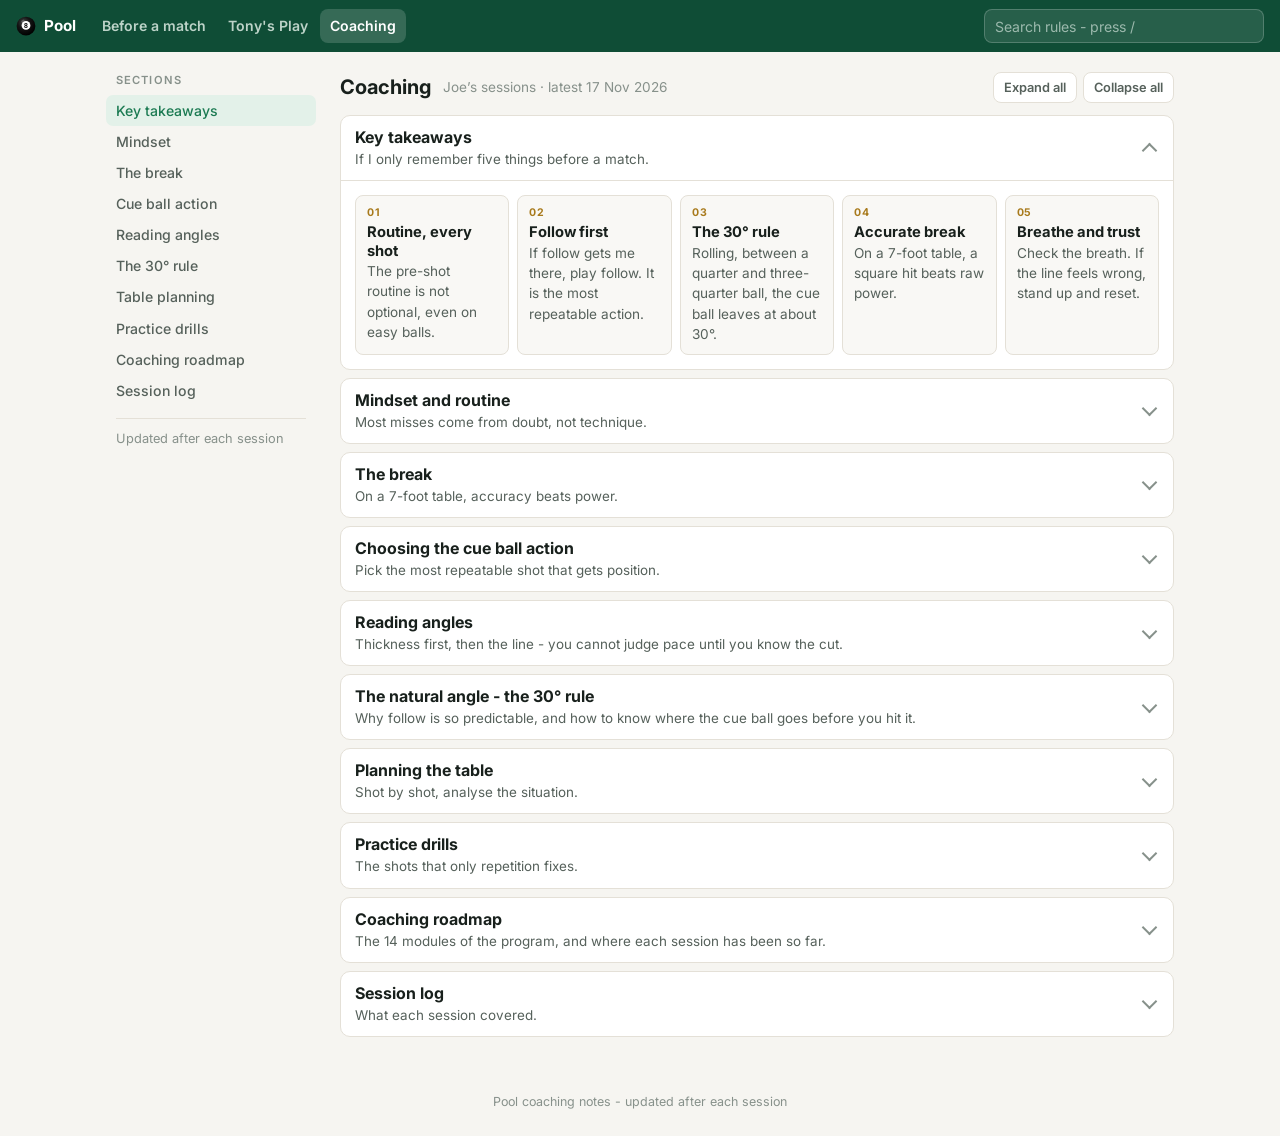
==== commit 8be1d874: "Functional redesign: compact layout, Before a match page, search, phone tab bar - No hero; small hea" ====
--- a/index.html
+++ b/index.html
@@ -8,28 +8,16 @@
 <link rel="icon" type="image/svg+xml" href="favicon.svg">
 <link rel="preconnect" href="https://fonts.googleapis.com">
 <link rel="preconnect" href="https://fonts.gstatic.com" crossorigin>
-<link href="https://fonts.googleapis.com/css2?family=Inter:wght@400;500;600;700&family=Fraunces:opsz,wght@9..144,600;9..144,700&display=swap" rel="stylesheet">
+<link href="https://fonts.googleapis.com/css2?family=Inter:wght@400;500;600;700;800&display=swap" rel="stylesheet">
 <link rel="stylesheet" href="site.css">
 </head>
-<body>
-
-<header class="hero">
-  <div class="hero-inner">
-    <nav class="switch" aria-label="Site"><a href="./" aria-current="page">Coaching</a><a href="tonys-play.html">Tony's Play</a></nav>
-    <div class="eyebrow"><span class="dot"></span>Pool coaching notes</div>
-    <h1>Cue ball control<br>and table strategy</h1>
-    <p class="lede">The rules, tips and principles from my coaching sessions, written up so I can come back to them before I play.</p>
-    <div class="stats">
-      <div class="stat"><b>17 Nov 2026</b><span>Latest session</span></div>
-      <div class="stat"><b>2</b><span>Sessions</span></div>
-      <div class="stat"><b>7-foot</b><span>Table size</span></div>
-    </div>
-  </div>
-</header>
+<body data-page="coaching">
+
+<header class="topbar"></header>
 
 <div class="layout">
   <nav class="toc" aria-label="Sections">
-    <h2>On this page</h2>
+    <div class="label">Sections</div>
     <ol>
       <li><a href="#takeaways">Key takeaways</a></li>
       <li><a href="#mindset">Mindset</a></li>
@@ -42,20 +30,15 @@
       <li><a href="#roadmap">Coaching roadmap</a></li>
       <li><a href="#sessions">Session log</a></li>
     </ol>
-    <div class="session-tag">Updated after each session</div>
+    <div class="aside">Updated after each session</div>
   </nav>
 
   <main class="content">
-
-    <section class="block" id="takeaways">
-      <div class="block-head">
-        <div class="icon"><svg viewBox="0 0 24 24" fill="none" stroke="currentColor" stroke-width="2" stroke-linecap="round" stroke-linejoin="round"><path d="M12 2l3 6.5 7 .9-5.1 4.8 1.3 7-6.2-3.4-6.2 3.4 1.3-7L2 9.4l7-.9z"/></svg></div>
-        <div>
-          <div class="num">Start here</div>
-          <h2>Key takeaways</h2>
-          <p>If I only remember five things before a match.</p>
-        </div>
-      </div>
+    <div class="pagehead"><h1>Coaching</h1><span class="meta">Joe&rsquo;s sessions &middot; latest 17 Nov 2026</span><span class="tools"><button class="tool" type="button" data-expand="all">Expand all</button><button class="tool" type="button" data-expand="none">Collapse all</button></span></div>
+
+    <details class="sec" id="takeaways" open>
+      <summary><h2>Key takeaways</h2><span class="sum">If I only remember five things before a match.</span></summary>
+      <div class="sec-body">
       <div class="takeaways">
         <div class="takeaway"><div class="k">01</div><h3>Routine, every shot</h3><p>The pre-shot routine is not optional, even on easy balls.</p></div>
         <div class="takeaway"><div class="k">02</div><h3>Follow first</h3><p>If follow gets me there, play follow. It is the most repeatable action.</p></div>
@@ -63,88 +46,68 @@
         <div class="takeaway"><div class="k">04</div><h3>Accurate break</h3><p>On a 7-foot table, a square hit beats raw power.</p></div>
         <div class="takeaway"><div class="k">05</div><h3>Breathe and trust</h3><p>Check the breath. If the line feels wrong, stand up and reset.</p></div>
       </div>
-    </section>
-
-    <section class="block" id="mindset">
-      <div class="block-head">
-        <div class="icon"><svg viewBox="0 0 24 24" fill="none" stroke="currentColor" stroke-width="2" stroke-linecap="round" stroke-linejoin="round"><circle cx="12" cy="12" r="9"/><circle cx="12" cy="12" r="4"/><circle cx="12" cy="12" r="0.5" fill="currentColor"/></svg></div>
-        <div>
-          <div class="num">01</div>
-          <h2>Mindset and routine</h2>
-          <p>Most misses come from doubt, not technique.</p>
-        </div>
-      </div>
+      </div>
+    </details>
+
+    <details class="sec" id="mindset">
+      <summary><h2>Mindset and routine</h2><span class="sum">Most misses come from doubt, not technique.</span></summary>
+      <div class="sec-body">
       <div class="split">
         <div class="panel do"><div class="label">In practice</div><p>Tune the stroke. Work on the elbow, the stance and the bridge. Try the theoretically better way.</p></div>
         <div class="panel dont"><div class="label">In a match</div><p>Run the program. Do what feels comfortable on the day - forcing changes means playing badly and getting frustrated.</p></div>
       </div>
       <div class="principles">
-        <div class="principle"><div class="tick"><svg viewBox="0 0 24 24" fill="none" stroke="currentColor" stroke-width="3" stroke-linecap="round" stroke-linejoin="round"><path d="M5 12l5 5 9-10"/></svg></div><div><h3>Comfort shifts as you practise</h3><p>What feels natural now is not what felt natural two weeks or three months ago. Let it evolve - it is meant to.</p></div></div>
-        <div class="principle"><div class="tick"><svg viewBox="0 0 24 24" fill="none" stroke="currentColor" stroke-width="3" stroke-linecap="round" stroke-linejoin="round"><path d="M5 12l5 5 9-10"/></svg></div><div><h3>Pre-shot routine on every shot</h3><p>Mental and physical preparation, every time. It is the first thing to slip, so guard it.</p></div></div>
-        <div class="principle"><div class="tick"><svg viewBox="0 0 24 24" fill="none" stroke="currentColor" stroke-width="3" stroke-linecap="round" stroke-linejoin="round"><path d="M5 12l5 5 9-10"/></svg></div><div><h3>It is certainty, not mechanics</h3><p>When confident, the stroke happens naturally. After a bad run, doubt makes me misread angles I would normally see.</p></div></div>
-        <div class="principle"><div class="tick"><svg viewBox="0 0 24 24" fill="none" stroke="currentColor" stroke-width="3" stroke-linecap="round" stroke-linejoin="round"><path d="M5 12l5 5 9-10"/></svg></div><div><h3>Trust the line</h3><p>Adjusting the aim once down on the shot is a trust problem. If it feels wrong, stand up and get down again.</p></div></div>
-        <div class="principle"><div class="tick"><svg viewBox="0 0 24 24" fill="none" stroke="currentColor" stroke-width="3" stroke-linecap="round" stroke-linejoin="round"><path d="M5 12l5 5 9-10"/></svg></div><div><h3>Check the breath</h3><p>Slowing the breath before the shot changed everything.</p></div></div>
-        <div class="principle"><div class="tick"><svg viewBox="0 0 24 24" fill="none" stroke="currentColor" stroke-width="3" stroke-linecap="round" stroke-linejoin="round"><path d="M5 12l5 5 9-10"/></svg></div><div><h3>Stepping in mindfully works <span class="new-chip">17 Nov</span></h3><p>Taking my time, looking around the table and breathing before I step in. At the tournament I missed less overall.</p></div></div>
-        <div class="principle"><div class="tick"><svg viewBox="0 0 24 24" fill="none" stroke="currentColor" stroke-width="3" stroke-linecap="round" stroke-linejoin="round"><path d="M5 12l5 5 9-10"/></svg></div><div><h3>The order for a positional shot <span class="new-chip">17 Nov</span></h3><p>Set up your point, find the line, think about tip position, then take it down: tip position, line, strength, and send the cue ball towards it.</p></div></div>
+        <div class="principle"><div><h3>Comfort shifts as you practise</h3><p>What feels natural now is not what felt natural two weeks or three months ago. Let it evolve - it is meant to.</p></div></div>
+        <div class="principle"><div><h3>Pre-shot routine on every shot</h3><p>Mental and physical preparation, every time. It is the first thing to slip, so guard it.</p></div></div>
+        <div class="principle"><div><h3>It is certainty, not mechanics</h3><p>When confident, the stroke happens naturally. After a bad run, doubt makes me misread angles I would normally see.</p></div></div>
+        <div class="principle"><div><h3>Trust the line</h3><p>Adjusting the aim once down on the shot is a trust problem. If it feels wrong, stand up and get down again.</p></div></div>
+        <div class="principle"><div><h3>Check the breath</h3><p>Slowing the breath before the shot changed everything.</p></div></div>
+        <div class="principle"><div><h3>Stepping in mindfully works <span class="new-chip">17 Nov</span></h3><p>Taking my time, looking around the table and breathing before I step in. At the tournament I missed less overall.</p></div></div>
+        <div class="principle"><div><h3>The order for a positional shot <span class="new-chip">17 Nov</span></h3><p>Set up your point, find the line, think about tip position, then take it down: tip position, line, strength, and send the cue ball towards it.</p></div></div>
       </div>
       <blockquote class="quote">When you're practising, you're tuning. When you're playing, you just run the program.<cite>From the 30 Oct session</cite></blockquote>
-    </section>
-
-    <section class="block" id="break">
-      <div class="block-head">
-        <div class="icon"><svg viewBox="0 0 24 24" fill="none" stroke="currentColor" stroke-width="2" stroke-linecap="round" stroke-linejoin="round"><circle cx="12" cy="7" r="2.5"/><circle cx="9" cy="12" r="2.5"/><circle cx="15" cy="12" r="2.5"/><circle cx="6" cy="17" r="2.5"/><circle cx="12" cy="17" r="2.5"/><circle cx="18" cy="17" r="2.5"/></svg></div>
-        <div>
-          <div class="num">02</div>
-          <h2>The break</h2>
-          <p>On a 7-foot table, accuracy beats power.</p>
-        </div>
-      </div>
-      <div class="principles">
-        <div class="principle"><div class="tick"><svg viewBox="0 0 24 24" fill="none" stroke="currentColor" stroke-width="3" stroke-linecap="round" stroke-linejoin="round"><path d="M5 12l5 5 9-10"/></svg></div><div><h3>Accuracy over power</h3><p>A 9-foot table needs power; a 7-foot table does not. An accurate break is usually already very good.</p></div></div>
-        <div class="principle"><div class="tick"><svg viewBox="0 0 24 24" fill="none" stroke="currentColor" stroke-width="3" stroke-linecap="round" stroke-linejoin="round"><path d="M5 12l5 5 9-10"/></svg></div><div><h3>Hit the cue ball square</h3><p>My breaks were drifting off to the right. The later ones were much more square.</p></div></div>
-        <div class="principle"><div class="tick"><svg viewBox="0 0 24 24" fill="none" stroke="currentColor" stroke-width="3" stroke-linecap="round" stroke-linejoin="round"><path d="M5 12l5 5 9-10"/></svg></div><div><h3>Not too low</h3><p>If the cue ball draws back off the rack, the strike was below centre.</p></div></div>
-        <div class="principle"><div class="tick"><svg viewBox="0 0 24 24" fill="none" stroke="currentColor" stroke-width="3" stroke-linecap="round" stroke-linejoin="round"><path d="M5 12l5 5 9-10"/></svg></div><div><h3>Find your own power source</h3><p>Some players use the wrist - it works if it is yours. An open bridge on the break is fine. Line up carefully, then focus on the action, not changes.</p></div></div>
-        <div class="principle"><div class="tick"><svg viewBox="0 0 24 24" fill="none" stroke="currentColor" stroke-width="3" stroke-linecap="round" stroke-linejoin="round"><path d="M5 12l5 5 9-10"/></svg></div><div><h3>Straight-stroke check</h3><p>After the follow-through, notice which part of the hand touches the table. Landing on the same spot each time means the stroke stayed straight.</p></div></div>
-        <div class="principle"><div class="tick"><svg viewBox="0 0 24 24" fill="none" stroke="currentColor" stroke-width="3" stroke-linecap="round" stroke-linejoin="round"><path d="M5 12l5 5 9-10"/></svg></div><div><h3>Progress: definitely better <span class="new-chip">17 Nov</span></h3><p>A good break, with a pop, a ball down and the white in the centre, about half the time. Joe: &ldquo;at least fifty percent.&rdquo; My full break routine is on <a href="tonys-play.html#break">Tony&rsquo;s Play</a>.</p></div></div>
-      </div>
-    </section>
-
-    <section class="block" id="action">
-      <div class="block-head">
-        <div class="icon"><svg viewBox="0 0 24 24" fill="none" stroke="currentColor" stroke-width="2" stroke-linecap="round" stroke-linejoin="round"><circle cx="8" cy="16" r="4"/><path d="M11 13l8-8"/><path d="M14 5h5v5"/></svg></div>
-        <div>
-          <div class="num">03</div>
-          <h2>Choosing the cue ball action</h2>
-          <p>Pick the most repeatable shot that gets position.</p>
-        </div>
-      </div>
+      </div>
+    </details>
+
+    <details class="sec" id="break">
+      <summary><h2>The break</h2><span class="sum">On a 7-foot table, accuracy beats power.</span></summary>
+      <div class="sec-body">
+      <div class="principles">
+        <div class="principle"><div><h3>Accuracy over power</h3><p>A 9-foot table needs power; a 7-foot table does not. An accurate break is usually already very good.</p></div></div>
+        <div class="principle"><div><h3>Hit the cue ball square</h3><p>My breaks were drifting off to the right. The later ones were much more square.</p></div></div>
+        <div class="principle"><div><h3>Not too low</h3><p>If the cue ball draws back off the rack, the strike was below centre.</p></div></div>
+        <div class="principle"><div><h3>Find your own power source</h3><p>Some players use the wrist - it works if it is yours. An open bridge on the break is fine. Line up carefully, then focus on the action, not changes.</p></div></div>
+        <div class="principle"><div><h3>Straight-stroke check</h3><p>After the follow-through, notice which part of the hand touches the table. Landing on the same spot each time means the stroke stayed straight.</p></div></div>
+        <div class="principle"><div><h3>Progress: definitely better <span class="new-chip">17 Nov</span></h3><p>A good break, with a pop, a ball down and the white in the centre, about half the time. Joe: &ldquo;at least fifty percent.&rdquo; My full break routine is on <a href="tonys-play.html#break">Tony&rsquo;s Play</a>.</p></div></div>
+      </div>
+      </div>
+    </details>
+
+    <details class="sec" id="action">
+      <summary><h2>Choosing the cue ball action</h2><span class="sum">Pick the most repeatable shot that gets position.</span></summary>
+      <div class="sec-body">
       <div class="ladder">
         <div class="rung first"><div class="rank">1st choice</div><b>Follow</b><span>Most repeatable</span><div class="bar"><i style="width:100%"></i></div></div>
         <div class="rung"><div class="rank">2nd</div><b>Stun</b><span>Easier than draw</span><div class="bar"><i style="width:66%"></i></div></div>
         <div class="rung"><div class="rank">3rd</div><b>Draw</b><span>Hardest to control</span><div class="bar"><i style="width:33%"></i></div></div>
       </div>
       <div class="principles">
-        <div class="principle"><div class="tick"><svg viewBox="0 0 24 24" fill="none" stroke="currentColor" stroke-width="3" stroke-linecap="round" stroke-linejoin="round"><path d="M5 12l5 5 9-10"/></svg></div><div><h3>Avoid in-between shots</h3><p>A half stop, half follow is hard to repeat on the same line. Commit to one action.</p></div></div>
-        <div class="principle"><div class="tick"><svg viewBox="0 0 24 24" fill="none" stroke="currentColor" stroke-width="3" stroke-linecap="round" stroke-linejoin="round"><path d="M5 12l5 5 9-10"/></svg></div><div><h3>Choose for your own strengths</h3><p>Good at draw: a smooth one-rail draw. Not: follow with a little side and play the short side. It looks odd but it is a sound shot.</p></div></div>
-        <div class="principle"><div class="tick"><svg viewBox="0 0 24 24" fill="none" stroke="currentColor" stroke-width="3" stroke-linecap="round" stroke-linejoin="round"><path d="M5 12l5 5 9-10"/></svg></div><div><h3>Side as insurance</h3><p>A touch of side - for example draw with a bit of right - still gets position if the main action comes up short.</p></div></div>
-        <div class="principle"><div class="tick"><svg viewBox="0 0 24 24" fill="none" stroke="currentColor" stroke-width="3" stroke-linecap="round" stroke-linejoin="round"><path d="M5 12l5 5 9-10"/></svg></div><div><h3>The soft stop</h3><p>Tip a bit lower and hit softer, so the cue ball still slides. It is pace plus feel, and only repetition teaches it.</p></div></div>
-        <div class="principle"><div class="tick"><svg viewBox="0 0 24 24" fill="none" stroke="currentColor" stroke-width="3" stroke-linecap="round" stroke-linejoin="round"><path d="M5 12l5 5 9-10"/></svg></div><div><h3>Topspin adds speed</h3><p>A rolling cue ball keeps accelerating after contact, so follow needs less cue speed than you think.</p></div></div>
-        <div class="principle"><div class="tick"><svg viewBox="0 0 24 24" fill="none" stroke="currentColor" stroke-width="3" stroke-linecap="round" stroke-linejoin="round"><path d="M5 12l5 5 9-10"/></svg></div><div><h3>When stun will not get there <span class="new-chip">17 Nov</span></h3><p>Stun has been my default for years. On some shots it cannot get position. Pick follow, with the tip one below maximum rather than full, instead of forcing the stun.</p></div></div>
-        <div class="principle"><div class="tick"><svg viewBox="0 0 24 24" fill="none" stroke="currentColor" stroke-width="3" stroke-linecap="round" stroke-linejoin="round"><path d="M5 12l5 5 9-10"/></svg></div><div><h3>Check the follow path for a scratch <span class="new-chip">17 Nov</span></h3><p>On a follow shot, trace the cue ball to the rail. On 17 Nov it ran very close to the corner pocket.</p></div></div>
-        <div class="principle"><div class="tick"><svg viewBox="0 0 24 24" fill="none" stroke="currentColor" stroke-width="3" stroke-linecap="round" stroke-linejoin="round"><path d="M5 12l5 5 9-10"/></svg></div><div><h3>Draw comes from the tip, not power <span class="new-chip">17 Nov</span></h3><p>Wanted the same draw with less power? Hit lower and on the right spot. Longer distances need both.</p></div></div>
+        <div class="principle"><div><h3>Avoid in-between shots</h3><p>A half stop, half follow is hard to repeat on the same line. Commit to one action.</p></div></div>
+        <div class="principle"><div><h3>Choose for your own strengths</h3><p>Good at draw: a smooth one-rail draw. Not: follow with a little side and play the short side. It looks odd but it is a sound shot.</p></div></div>
+        <div class="principle"><div><h3>Side as insurance</h3><p>A touch of side - for example draw with a bit of right - still gets position if the main action comes up short.</p></div></div>
+        <div class="principle"><div><h3>The soft stop</h3><p>Tip a bit lower and hit softer, so the cue ball still slides. It is pace plus feel, and only repetition teaches it.</p></div></div>
+        <div class="principle"><div><h3>Topspin adds speed</h3><p>A rolling cue ball keeps accelerating after contact, so follow needs less cue speed than you think.</p></div></div>
+        <div class="principle"><div><h3>When stun will not get there <span class="new-chip">17 Nov</span></h3><p>Stun has been my default for years. On some shots it cannot get position. Pick follow, with the tip one below maximum rather than full, instead of forcing the stun.</p></div></div>
+        <div class="principle"><div><h3>Check the follow path for a scratch <span class="new-chip">17 Nov</span></h3><p>On a follow shot, trace the cue ball to the rail. On 17 Nov it ran very close to the corner pocket.</p></div></div>
+        <div class="principle"><div><h3>Draw comes from the tip, not power <span class="new-chip">17 Nov</span></h3><p>Wanted the same draw with less power? Hit lower and on the right spot. Longer distances need both.</p></div></div>
       </div>
       <blockquote class="quote">If I can get on the shot with follow, I follow. Every time.<cite>From the 30 Oct session</cite></blockquote>
-    </section>
-
-    <section class="block" id="angles">
-      <div class="block-head">
-        <div class="icon"><svg viewBox="0 0 24 24" fill="none" stroke="currentColor" stroke-width="2" stroke-linecap="round" stroke-linejoin="round"><path d="M4 20h16"/><path d="M4 20L16 6"/><path d="M10 20a6 6 0 0 0-1.6-4.1"/></svg></div>
-        <div>
-          <div class="num">04</div>
-          <h2>Reading angles</h2>
-          <p>Thickness first, then the line - you cannot judge pace until you know the cut.</p>
-        </div>
-      </div>
+      </div>
+    </details>
+
+    <details class="sec" id="angles">
+      <summary><h2>Reading angles</h2><span class="sum">Thickness first, then the line - you cannot judge pace until you know the cut.</span></summary>
+      <div class="sec-body">
       <div class="angles">
         <div class="angle">
           <svg viewBox="0 0 120 60"><circle class="ob" cx="60" cy="30" r="22"/><circle class="cb" cx="60" cy="30" r="22"/></svg>
@@ -165,24 +128,19 @@
       </div>
       <p class="note">Gold is the object ball; the dashed ring is where the cue ball overlaps it when you aim. &ldquo;Cut&rdquo; is where the object ball goes; &ldquo;follow&rdquo; is where a rolling cue ball goes - see <a href="#natural">the 30&deg; rule</a>.</p>
       <div class="principles">
-        <div class="principle"><div class="tick"><svg viewBox="0 0 24 24" fill="none" stroke="currentColor" stroke-width="3" stroke-linecap="round" stroke-linejoin="round"><path d="M5 12l5 5 9-10"/></svg></div><div><h3>Use the tangent line</h3><p>A stun shot sends the cue ball off at 90&deg; to the object ball's path. A rolling ball follows the natural angle forward from there.</p></div></div>
-        <div class="principle"><div class="tick"><svg viewBox="0 0 24 24" fill="none" stroke="currentColor" stroke-width="3" stroke-linecap="round" stroke-linejoin="round"><path d="M5 12l5 5 9-10"/></svg></div><div><h3>Near-straight shots need more pace</h3><p>A 5&deg; cut is almost straight, so the cue ball barely moves. Cheat the pocket slightly or hit firmer than feels natural.</p></div></div>
-        <div class="principle"><div class="tick"><svg viewBox="0 0 24 24" fill="none" stroke="currentColor" stroke-width="3" stroke-linecap="round" stroke-linejoin="round"><path d="M5 12l5 5 9-10"/></svg></div><div><h3>Close to the pocket, pot precisely</h3><p>Entering on the left or right side of the pocket can change the cue ball's path by around 10&deg;. Pick the side, then hit it.</p></div></div>
-        <div class="principle"><div class="tick"><svg viewBox="0 0 24 24" fill="none" stroke="currentColor" stroke-width="3" stroke-linecap="round" stroke-linejoin="round"><path d="M5 12l5 5 9-10"/></svg></div><div><h3>Thin cuts are a different shot <span class="new-chip">17 Nov</span></h3><p>A quarter-to-a-third-ball cut is very different from three-quarter, even when it looks similar. Being closer does not make it the same shot. Identify the angle properly, especially on your last ball and at distance.</p></div></div>
-        <div class="principle"><div class="tick"><svg viewBox="0 0 24 24" fill="none" stroke="currentColor" stroke-width="3" stroke-linecap="round" stroke-linejoin="round"><path d="M5 12l5 5 9-10"/></svg></div><div><h3>Know, do not guess</h3><p>Learn what the rails and side actually do. Players who guess are unreliable; players who know what the cue ball will do clear frames consistently.</p></div></div>
+        <div class="principle"><div><h3>Use the tangent line</h3><p>A stun shot sends the cue ball off at 90&deg; to the object ball's path. A rolling ball follows the natural angle forward from there.</p></div></div>
+        <div class="principle"><div><h3>Near-straight shots need more pace</h3><p>A 5&deg; cut is almost straight, so the cue ball barely moves. Cheat the pocket slightly or hit firmer than feels natural.</p></div></div>
+        <div class="principle"><div><h3>Close to the pocket, pot precisely</h3><p>Entering on the left or right side of the pocket can change the cue ball's path by around 10&deg;. Pick the side, then hit it.</p></div></div>
+        <div class="principle"><div><h3>Thin cuts are a different shot <span class="new-chip">17 Nov</span></h3><p>A quarter-to-a-third-ball cut is very different from three-quarter, even when it looks similar. Being closer does not make it the same shot. Identify the angle properly, especially on your last ball and at distance.</p></div></div>
+        <div class="principle"><div><h3>Know, do not guess</h3><p>Learn what the rails and side actually do. Players who guess are unreliable; players who know what the cue ball will do clear frames consistently.</p></div></div>
       </div>
       <blockquote class="quote">When you know exactly what's going to happen, that's when you start winning frames consistently.<cite>From the 30 Oct session</cite></blockquote>
-    </section>
-
-    <section class="block" id="natural">
-      <div class="block-head">
-        <div class="icon"><svg viewBox="0 0 24 24" fill="none" stroke="currentColor" stroke-width="2" stroke-linecap="round" stroke-linejoin="round"><circle cx="12" cy="17" r="3"/><path d="M12 14V3"/><path d="M11 14.5L4 6"/></svg></div>
-        <div>
-          <div class="num">Explainer</div>
-          <h2>The natural angle - the 30&deg; rule</h2>
-          <p>Why follow is so predictable, and how to know where the cue ball goes before you hit it.</p>
-        </div>
-      </div>
+      </div>
+    </details>
+
+    <details class="sec" id="natural">
+      <summary><h2>The natural angle - the 30&deg; rule</h2><span class="sum">Why follow is so predictable, and how to know where the cue ball goes before you hit it.</span></summary>
+      <div class="sec-body">
 
       <p class="prose">Joe calls it the <strong>natural angle</strong> or the <strong>natural line</strong> - &ldquo;follow where you predict the cue ball is going.&rdquo; Its textbook name is the <strong>30&deg; rule</strong>. Its partner for stun shots is the <strong>90&deg; rule</strong>, or the tangent line.</p>
 
@@ -283,48 +241,38 @@
 
       <h3 class="sub">Where the rule bends</h3>
       <div class="principles">
-        <div class="principle"><div class="tick"><svg viewBox="0 0 24 24" fill="none" stroke="currentColor" stroke-width="3" stroke-linecap="round" stroke-linejoin="round"><path d="M12 7v6"/><path d="M12 17h.01"/></svg></div><div><h3>It must be rolling</h3><p>On a short shot hit at centre ball, the cue ball is still sliding at contact and behaves like a stun. Go a little higher.</p></div></div>
-        <div class="principle"><div class="tick"><svg viewBox="0 0 24 24" fill="none" stroke="currentColor" stroke-width="3" stroke-linecap="round" stroke-linejoin="round"><path d="M12 7v6"/><path d="M12 17h.01"/></svg></div><div><h3>Outside the band it drops fast</h3><p>Thinner than a quarter or fuller than three-quarter, the angle shrinks quickly. A near-full hit follows almost straight through, which is why the 5&deg; shot needed more pace.</p></div></div>
-        <div class="principle"><div class="tick"><svg viewBox="0 0 24 24" fill="none" stroke="currentColor" stroke-width="3" stroke-linecap="round" stroke-linejoin="round"><path d="M12 7v6"/><path d="M12 17h.01"/></svg></div><div><h3>Speed changes the shape, not the angle</h3><p>A firm shot runs further along the tangent line before it bends; a soft one bends almost at once. The final angle is the same, but on a crowded table the pace decides whether you clip a ball on the way.</p></div></div>
-        <div class="principle"><div class="tick"><svg viewBox="0 0 24 24" fill="none" stroke="currentColor" stroke-width="3" stroke-linecap="round" stroke-linejoin="round"><path d="M12 7v6"/><path d="M12 17h.01"/></svg></div><div><h3>Side shows up at the rail</h3><p>Side barely changes the path to the first rail. It changes what happens after - which is why a touch of side works as insurance.</p></div></div>
+        <div class="principle"><div><h3>It must be rolling</h3><p>On a short shot hit at centre ball, the cue ball is still sliding at contact and behaves like a stun. Go a little higher.</p></div></div>
+        <div class="principle"><div><h3>Outside the band it drops fast</h3><p>Thinner than a quarter or fuller than three-quarter, the angle shrinks quickly. A near-full hit follows almost straight through, which is why the 5&deg; shot needed more pace.</p></div></div>
+        <div class="principle"><div><h3>Speed changes the shape, not the angle</h3><p>A firm shot runs further along the tangent line before it bends; a soft one bends almost at once. The final angle is the same, but on a crowded table the pace decides whether you clip a ball on the way.</p></div></div>
+        <div class="principle"><div><h3>Side shows up at the rail</h3><p>Side barely changes the path to the first rail. It changes what happens after - which is why a touch of side works as insurance.</p></div></div>
       </div>
       <blockquote class="quote">Follow the natural line. Follow where you predict the cue ball is going.<cite>From the 30 Oct session</cite></blockquote>
-    </section>
-
-    <section class="block" id="planning">
-      <div class="block-head">
-        <div class="icon"><svg viewBox="0 0 24 24" fill="none" stroke="currentColor" stroke-width="2" stroke-linecap="round" stroke-linejoin="round"><rect x="3" y="5" width="18" height="14" rx="2"/><circle cx="8" cy="10" r="1.5"/><circle cx="16" cy="14" r="1.5"/><path d="M9.5 10.8l5 2.4" stroke-dasharray="2 2"/></svg></div>
-        <div>
-          <div class="num">05</div>
-          <h2>Planning the table</h2>
-          <p>Shot by shot, analyse the situation.</p>
-        </div>
-      </div>
-      <div class="principles">
-        <div class="principle"><div class="tick"><svg viewBox="0 0 24 24" fill="none" stroke="currentColor" stroke-width="3" stroke-linecap="round" stroke-linejoin="round"><path d="M5 12l5 5 9-10"/></svg></div><div><h3>Explore options in order</h3><p>Follow, then draw, then stop - and the in-between shot only if nothing else works.</p></div></div>
-        <div class="principle"><div class="tick"><svg viewBox="0 0 24 24" fill="none" stroke="currentColor" stroke-width="3" stroke-linecap="round" stroke-linejoin="round"><path d="M5 12l5 5 9-10"/></svg></div><div><h3>Play for the natural angle</h3><p>Leave a natural angle on the next ball so I can follow through and remove problem balls on the way.</p></div></div>
-        <div class="principle"><div class="tick"><svg viewBox="0 0 24 24" fill="none" stroke="currentColor" stroke-width="3" stroke-linecap="round" stroke-linejoin="round"><path d="M5 12l5 5 9-10"/></svg></div><div><h3>When unsure, err long</h3><p>Too much leaves a longer shot. Too little gets me stuck behind a ball, which is far worse.</p></div></div>
-        <div class="principle"><div class="tick"><svg viewBox="0 0 24 24" fill="none" stroke="currentColor" stroke-width="3" stroke-linecap="round" stroke-linejoin="round"><path d="M5 12l5 5 9-10"/></svg></div><div><h3>Deal with problem balls early</h3><p>Clear them while the table is open. Take the trickiest ball when it is convenient, and do not play into clusters that push balls into bad spots.</p></div></div>
-        <div class="principle"><div class="tick"><svg viewBox="0 0 24 24" fill="none" stroke="currentColor" stroke-width="3" stroke-linecap="round" stroke-linejoin="round"><path d="M5 12l5 5 9-10"/></svg></div><div><h3>The black still needs cue ball thought</h3><p>A scratch on the black loses the frame. Rolling the cue ball guarantees no scratch; a stun can scratch.</p></div></div>
-        <div class="principle"><div class="tick"><svg viewBox="0 0 24 24" fill="none" stroke="currentColor" stroke-width="3" stroke-linecap="round" stroke-linejoin="round"><path d="M5 12l5 5 9-10"/></svg></div><div><h3>English bridge at an angle</h3><p>Far more stable than a makeshift bridge on awkward shots.</p></div></div>
-        <div class="principle"><div class="tick"><svg viewBox="0 0 24 24" fill="none" stroke="currentColor" stroke-width="3" stroke-linecap="round" stroke-linejoin="round"><path d="M5 12l5 5 9-10"/></svg></div><div><h3>Problem ball: solve it on the way, or solve it first <span class="new-chip">17 Nov</span></h3><p>Look at the problem ball. Can you get onto it easily by solving something else? If not, deal with it first.</p></div></div>
-        <div class="principle"><div class="tick"><svg viewBox="0 0 24 24" fill="none" stroke="currentColor" stroke-width="3" stroke-linecap="round" stroke-linejoin="round"><path d="M5 12l5 5 9-10"/></svg></div><div><h3>Free a ball with your safety <span class="new-chip">17 Nov</span></h3><p>When you cannot get to the problem ball, play the shot that frees it and leaves them safe.</p></div></div>
-        <div class="principle"><div class="tick"><svg viewBox="0 0 24 24" fill="none" stroke="currentColor" stroke-width="3" stroke-linecap="round" stroke-linejoin="round"><path d="M5 12l5 5 9-10"/></svg></div><div><h3>Does the other ball still have a pocket? <span class="new-chip">17 Nov</span></h3><p>Before playing a route that moves another ball, check where that ball goes.</p></div></div>
-        <div class="principle"><div class="tick"><svg viewBox="0 0 24 24" fill="none" stroke="currentColor" stroke-width="3" stroke-linecap="round" stroke-linejoin="round"><path d="M5 12l5 5 9-10"/></svg></div><div><h3>Plan which side of the table you finish on <span class="new-chip">17 Nov</span></h3><p>You need a ball that brings you back to the side of the table you need next.</p></div></div>
-        <div class="principle"><div class="tick"><svg viewBox="0 0 24 24" fill="none" stroke="currentColor" stroke-width="3" stroke-linecap="round" stroke-linejoin="round"><path d="M5 12l5 5 9-10"/></svg></div><div><h3>Pace on a hard pot <span class="new-chip">17 Nov</span></h3><p>Still think about where the cue ball goes, roughly which diamond. On the combo I needed double, even triple, the cue ball speed. When you must miss a ball on the way, you cannot cheat the pocket.</p></div></div>
-        <div class="principle"><div class="tick"><svg viewBox="0 0 24 24" fill="none" stroke="currentColor" stroke-width="3" stroke-linecap="round" stroke-linejoin="round"><path d="M5 12l5 5 9-10"/></svg></div><div><h3>Choose a route nobody can call a foul on <span class="new-chip">17 Nov</span></h3><p>If a hit could be disputed, play it from an angle where it is clearly legal. Raise rule questions, like dress code, before the match.</p></div></div>
-      </div>
-    </section>
-
-    <section class="block" id="drills">
-      <div class="block-head">
-        <div class="icon"><svg viewBox="0 0 24 24" fill="none" stroke="currentColor" stroke-width="2" stroke-linecap="round" stroke-linejoin="round"><path d="M12 3v18"/><path d="M3 12h18"/><circle cx="12" cy="12" r="8"/></svg></div>
-        <div>
-          <div class="num">06</div>
-          <h2>Practice drills</h2>
-          <p>The shots that only repetition fixes.</p>
-        </div>
-      </div>
+      </div>
+    </details>
+
+    <details class="sec" id="planning">
+      <summary><h2>Planning the table</h2><span class="sum">Shot by shot, analyse the situation.</span></summary>
+      <div class="sec-body">
+      <div class="principles">
+        <div class="principle"><div><h3>Explore options in order</h3><p>Follow, then draw, then stop - and the in-between shot only if nothing else works.</p></div></div>
+        <div class="principle"><div><h3>Play for the natural angle</h3><p>Leave a natural angle on the next ball so I can follow through and remove problem balls on the way.</p></div></div>
+        <div class="principle"><div><h3>When unsure, err long</h3><p>Too much leaves a longer shot. Too little gets me stuck behind a ball, which is far worse.</p></div></div>
+        <div class="principle"><div><h3>Deal with problem balls early</h3><p>Clear them while the table is open. Take the trickiest ball when it is convenient, and do not play into clusters that push balls into bad spots.</p></div></div>
+        <div class="principle"><div><h3>The black still needs cue ball thought</h3><p>A scratch on the black loses the frame. Rolling the cue ball guarantees no scratch; a stun can scratch.</p></div></div>
+        <div class="principle"><div><h3>English bridge at an angle</h3><p>Far more stable than a makeshift bridge on awkward shots.</p></div></div>
+        <div class="principle"><div><h3>Problem ball: solve it on the way, or solve it first <span class="new-chip">17 Nov</span></h3><p>Look at the problem ball. Can you get onto it easily by solving something else? If not, deal with it first.</p></div></div>
+        <div class="principle"><div><h3>Free a ball with your safety <span class="new-chip">17 Nov</span></h3><p>When you cannot get to the problem ball, play the shot that frees it and leaves them safe.</p></div></div>
+        <div class="principle"><div><h3>Does the other ball still have a pocket? <span class="new-chip">17 Nov</span></h3><p>Before playing a route that moves another ball, check where that ball goes.</p></div></div>
+        <div class="principle"><div><h3>Plan which side of the table you finish on <span class="new-chip">17 Nov</span></h3><p>You need a ball that brings you back to the side of the table you need next.</p></div></div>
+        <div class="principle"><div><h3>Pace on a hard pot <span class="new-chip">17 Nov</span></h3><p>Still think about where the cue ball goes, roughly which diamond. On the combo I needed double, even triple, the cue ball speed. When you must miss a ball on the way, you cannot cheat the pocket.</p></div></div>
+        <div class="principle"><div><h3>Choose a route nobody can call a foul on <span class="new-chip">17 Nov</span></h3><p>If a hit could be disputed, play it from an angle where it is clearly legal. Raise rule questions, like dress code, before the match.</p></div></div>
+      </div>
+      </div>
+    </details>
+
+    <details class="sec" id="drills">
+      <summary><h2>Practice drills</h2><span class="sum">The shots that only repetition fixes.</span></summary>
+      <div class="sec-body">
       <div class="drills">
         <div class="drill"><span class="tag">Pace and feel</span><h3>Soft stop</h3><p>Same pot, vary the pace. Tip a little lower, hit softer, and keep the cue ball sliding.</p></div>
         <div class="drill"><span class="tag">Control</span><h3>One-rail draw</h3><p>Smooth draw back off one rail at controlled pace, landing in the same zone each time.</p></div>
@@ -335,17 +283,12 @@
         <div class="drill"><span class="tag">Angles</span><span class="new-chip">17 Nov</span><h3>Thin cuts at distance</h3><p>Quarter-to-a-third-ball cuts from longer range. Call the thickness out loud before you get down.</p></div>
         <div class="drill"><span class="tag">Pace</span><span class="new-chip">17 Nov</span><h3>Combos with pace</h3><p>Combination shots at double the pace that feels natural.</p></div>
       </div>
-    </section>
-
-    <section class="block" id="roadmap">
-      <div class="block-head">
-        <div class="icon"><svg viewBox="0 0 24 24" fill="none" stroke="currentColor" stroke-width="2" stroke-linecap="round" stroke-linejoin="round"><path d="M4 19V5"/><path d="M4 5h11l-2 3.5L15 12H4"/></svg></div>
-        <div>
-          <div class="num">The plan</div>
-          <h2>Coaching roadmap</h2>
-          <p>The 14 modules of the program, and where each session has been so far.</p>
-        </div>
-      </div>
+      </div>
+    </details>
+
+    <details class="sec" id="roadmap">
+      <summary><h2>Coaching roadmap</h2><span class="sum">The 14 modules of the program, and where each session has been so far.</span></summary>
+      <div class="sec-body">
       <div class="legend"><span class="chip covered">Covered</span><span class="chip touched">Touched on</span><span class="chip ahead">Coming up</span></div>
       <ol class="roadmap">
         <li class="ahead"><span class="rn">1</span><div><h3>Goal setting and general discussion</h3></div><span class="chip ahead">Coming up</span></li>
@@ -363,46 +306,24 @@
         <li class="touched"><span class="rn">13</span><div><h3>Competition mindset and mental model</h3></div><span class="chip touched">Touched on</span></li>
         <li class="ahead"><span class="rn">14</span><div><h3>Final skill assessment</h3></div><span class="chip ahead">Coming up</span></li>
       </ol>
-    </section>
-
-    <section class="block" id="sessions">
-      <div class="block-head">
-        <div class="icon"><svg viewBox="0 0 24 24" fill="none" stroke="currentColor" stroke-width="2" stroke-linecap="round" stroke-linejoin="round"><rect x="3" y="4" width="18" height="17" rx="2"/><path d="M3 9h18"/><path d="M8 2v4"/><path d="M16 2v4"/></svg></div>
-        <div>
-          <div class="num">07</div>
-          <h2>Session log</h2>
-          <p>What each session covered.</p>
-        </div>
-      </div>
+      </div>
+    </details>
+
+    <details class="sec" id="sessions">
+      <summary><h2>Session log</h2><span class="sum">What each session covered.</span></summary>
+      <div class="sec-body">
       <ul class="sessions">
         <li><time datetime="2026-11-17">17 Nov 2026</time><div><h3>Tournament debrief and problem balls</h3><p>About 80 minutes. Break progress, stepping in mindfully, problem balls and freeing them with safeties, stun vs follow, scratch checks, draw from tip position, thin cuts, combo pace.</p></div></li>
         <li><time datetime="2026-10-30">30 Oct 2026</time><div><h3>Cue ball control and table strategy</h3><p>90 minutes. Break accuracy, choosing follow over draw, reading thickness and angles, planning a run-out shot by shot.</p></div></li>
       </ul>
-    </section>
+      </div>
+    </details>
 
   </main>
 </div>
 
 <footer>Pool coaching notes - updated after each session</footer>
 
-<script>
-  // Highlight the section in view in the contents list
-  const links = [...document.querySelectorAll('.toc a')];
-  const byId = Object.fromEntries(links.map(a => [a.getAttribute('href').slice(1), a]));
-  const io = new IntersectionObserver(entries => {
-    entries.forEach(e => {
-      if (e.isIntersecting) {
-        links.forEach(a => a.classList.remove('active'));
-        const a = byId[e.target.id];
-        if (a) {
-          a.classList.add('active');
-          const ol = a.closest('ol');
-          ol.scrollLeft = a.offsetLeft - ol.clientWidth / 2 + a.clientWidth / 2;
-        }
-      }
-    });
-  }, { rootMargin: '-30% 0px -60% 0px' });
-  document.querySelectorAll('main section[id]').forEach(s => io.observe(s));
-</script>
+<script src="app.js"></script>
 </body>
 </html>
--- a/site.css
+++ b/site.css
@@ -1,20 +1,21 @@
+/* Pool coaching - functional, compact reference layout */
 :root {
-  --bg: #f6f4ef;
+  --bg: #f6f5f1;
   --surface: #ffffff;
-  --surface-2: #faf9f6;
+  --surface-2: #f9f8f5;
   --text: #18201c;
-  --muted: #5b6660;
-  --faint: #8a948e;
-  --line: #e5e1d8;
+  --muted: #56615b;
+  --faint: #87918b;
+  --line: #e4e0d7;
   --felt: #0f4d36;
-  --felt-2: #136443;
   --felt-ink: #e9f5ee;
   --accent: #1b7a52;
   --accent-soft: #e3f1e9;
-  --gold: #c8962e;
+  --gold: #a87a1c;
   --gold-soft: #f8efd9;
-  --shadow: 0 1px 2px rgba(20, 30, 25, .04), 0 8px 24px rgba(20, 30, 25, .06);
-  --radius: 16px;
+  --blue: #3d7bd9;
+  --radius: 10px;
+  --top-h: 52px;
 }
 @media (prefers-color-scheme: dark) {
   :root {
@@ -22,247 +23,215 @@
     --surface: #161d1a;
     --surface-2: #121815;
     --text: #e7ece9;
-    --muted: #a2ada7;
-    --faint: #76817b;
-    --line: #26302b;
+    --muted: #a7b1ab;
+    --faint: #78837d;
+    --line: #27312c;
     --felt: #0b3a29;
-    --felt-2: #0f4a34;
     --felt-ink: #e3f2ea;
     --accent: #5cc694;
     --accent-soft: #1a2c24;
     --gold: #e0b354;
     --gold-soft: #2c2616;
-    --shadow: 0 1px 2px rgba(0, 0, 0, .3), 0 8px 24px rgba(0, 0, 0, .25);
   }
 }
 * { box-sizing: border-box; }
-html { scroll-behavior: smooth; scroll-padding-top: 24px; }
+html { scroll-padding-top: calc(var(--top-h) + 52px); }
 body {
-  margin: 0;
-  background: var(--bg);
-  color: var(--text);
-  font: 16px/1.65 Inter, -apple-system, BlinkMacSystemFont, "Segoe UI", sans-serif;
+  margin: 0; background: var(--bg); color: var(--text);
+  font: 15px/1.5 Inter, -apple-system, BlinkMacSystemFont, "Segoe UI", sans-serif;
   -webkit-font-smoothing: antialiased;
 }
-a { color: inherit; }
-
-/* Hero */
-.hero {
-  background:
-    radial-gradient(1200px 400px at 80% -10%, rgba(255,255,255,.10), transparent 60%),
-    linear-gradient(160deg, var(--felt-2), var(--felt));
-  color: var(--felt-ink);
-  padding: 56px 16px 72px;
-  position: relative;
-  overflow: hidden;
-}
-.hero::after {
-  content: "";
-  position: absolute; inset: auto -40px -60px auto;
-  width: 260px; height: 260px; border-radius: 50%;
-  background: radial-gradient(circle at 35% 35%, #ffffff, #e9e6dd 55%, #bdb8aa);
-  opacity: .10;
-}
-.hero-inner { max-width: 1120px; margin: 0 auto; position: relative; z-index: 1; }
-.eyebrow {
-  display: inline-flex; align-items: center; gap: 8px;
-  font-size: .78rem; font-weight: 600; letter-spacing: .12em; text-transform: uppercase;
-  color: rgba(233, 245, 238, .75);
-}
-.eyebrow .dot { width: 8px; height: 8px; border-radius: 50%; background: var(--gold); }
-.hero h1 {
-  font-family: Fraunces, Georgia, serif;
-  font-size: clamp(2.2rem, 5vw, 3.4rem);
-  line-height: 1.08; margin: 14px 0 12px; font-weight: 700; letter-spacing: -.01em;
-}
-.hero p.lede { max-width: 620px; font-size: 1.08rem; color: rgba(233, 245, 238, .85); margin: 0; }
-.stats { display: flex; flex-wrap: wrap; gap: 12px; margin-top: 28px; }
-.stat {
-  background: rgba(255,255,255,.08); border: 1px solid rgba(255,255,255,.14);
-  border-radius: 12px; padding: 10px 16px; min-width: 120px;
-}
-.stat b { display: block; font-size: 1.25rem; font-weight: 700; color: #fff; }
-.stat span { font-size: .8rem; color: rgba(233, 245, 238, .7); }
-
-/* Layout */
+a { color: var(--accent); }
+h1, h2, h3 { line-height: 1.25; }
+
+/* ---------- Top bar ---------- */
+.topbar {
+  position: sticky; top: 0; z-index: 30; height: var(--top-h);
+  background: var(--felt); color: var(--felt-ink);
+  display: flex; align-items: center; gap: 16px; padding: 0 16px;
+}
+.topbar .brand { font-weight: 700; font-size: .95rem; text-decoration: none; color: #fff; white-space: nowrap; display: flex; align-items: center; gap: 8px; }
+.topbar .brand img { width: 20px; height: 20px; }
+.topnav { display: flex; gap: 2px; }
+.topnav a { color: rgba(233,245,238,.8); text-decoration: none; font-size: .88rem; font-weight: 600; padding: 6px 10px; border-radius: 8px; white-space: nowrap; }
+.topnav a:hover { color: #fff; background: rgba(255,255,255,.08); }
+.topnav a[aria-current="page"] { color: #fff; background: rgba(255,255,255,.16); }
+.topsearch { margin-left: auto; flex: 0 1 280px; }
+.topsearch input {
+  width: 100%; height: 34px; border-radius: 8px; border: 1px solid rgba(255,255,255,.2);
+  background: rgba(255,255,255,.1); color: #fff; padding: 0 10px; font: inherit; font-size: .88rem;
+}
+.topsearch input::placeholder { color: rgba(233,245,238,.6); }
+@media (max-width: 900px) {
+  .topnav { display: none; }
+  .topsearch { flex: 1 1 auto; max-width: none; }
+}
+
+/* ---------- Bottom tab bar (phone) ---------- */
+.tabbar { display: none; }
+@media (max-width: 900px) {
+  body { padding-bottom: calc(60px + env(safe-area-inset-bottom)); }
+  .tabbar {
+    display: grid; grid-template-columns: repeat(4, 1fr);
+    position: fixed; left: 0; right: 0; bottom: 0; z-index: 30;
+    background: var(--surface); border-top: 1px solid var(--line);
+    padding-bottom: env(safe-area-inset-bottom);
+  }
+  .tabbar a {
+    display: flex; flex-direction: column; align-items: center; justify-content: center; gap: 2px;
+    height: 58px; text-decoration: none; color: var(--faint); font-size: .7rem; font-weight: 600;
+  }
+  .tabbar svg { width: 22px; height: 22px; }
+  .tabbar a[aria-current="page"] { color: var(--accent); }
+}
+
+/* ---------- Layout ---------- */
 .layout {
-  max-width: 1120px; margin: -40px auto 0; padding: 0 16px 80px;
-  display: grid; grid-template-columns: 240px minmax(0, 1fr); gap: 32px;
-  position: relative; z-index: 2;
-}
-@media (max-width: 900px) { .layout { grid-template-columns: minmax(0, 1fr); gap: 0; } }
-
-/* Sidebar nav */
-.toc {
-  position: sticky; top: 24px; align-self: start;
-  background: var(--surface); border: 1px solid var(--line); border-radius: var(--radius);
-  box-shadow: var(--shadow); padding: 20px 12px;
-}
-.toc h2 {
-  font-size: .72rem; letter-spacing: .12em; text-transform: uppercase;
-  color: var(--faint); margin: 0 12px 10px; font-weight: 600;
-}
-.toc ol { list-style: none; margin: 0; padding: 0; counter-reset: toc; }
-.toc li a {
-  display: flex; gap: 10px; align-items: center;
-  padding: 8px 12px; border-radius: 10px; text-decoration: none;
-  color: var(--muted); font-size: .92rem; font-weight: 500;
-  transition: background .15s, color .15s;
-}
-.toc li a::before {
-  counter-increment: toc; content: counter(toc, decimal-leading-zero);
-  font-size: .72rem; color: var(--faint); font-variant-numeric: tabular-nums; width: 18px;
-}
+  max-width: 1100px; margin: 0 auto; padding: 16px 16px 48px;
+  display: grid; grid-template-columns: 210px minmax(0, 1fr); gap: 24px;
+}
+@media (max-width: 900px) { .layout { grid-template-columns: minmax(0, 1fr); gap: 0; padding-top: 0; } }
+.content { min-width: 0; }
+
+.pagehead { display: flex; align-items: center; flex-wrap: wrap; gap: 6px 12px; margin: 4px 0 12px; }
+.pagehead h1 { font-size: 1.25rem; margin: 0; }
+.pagehead .meta { color: var(--faint); font-size: .85rem; }
+.pagehead .tools { margin-left: auto; display: flex; gap: 6px; }
+button.tool {
+  font: inherit; font-size: .8rem; font-weight: 600; color: var(--muted); cursor: pointer;
+  background: var(--surface); border: 1px solid var(--line); border-radius: 8px; padding: 5px 10px;
+}
+button.tool:hover { color: var(--accent); border-color: var(--accent); }
+@media (max-width: 900px) { .pagehead { margin-top: 12px; } }
+
+/* ---------- Section index: sidebar (desktop) / chip row (phone) ---------- */
+.toc { position: sticky; top: calc(var(--top-h) + 16px); align-self: start; font-size: .88rem; }
+.toc .label { font-size: .7rem; letter-spacing: .1em; text-transform: uppercase; color: var(--faint); font-weight: 600; margin: 4px 10px 6px; }
+.toc ol { list-style: none; margin: 0; padding: 0; }
+.toc li a { display: block; padding: 5px 10px; border-radius: 7px; text-decoration: none; color: var(--muted); font-weight: 500; }
 .toc li a:hover, .toc li a.active { background: var(--accent-soft); color: var(--accent); }
-.toc li a.active::before { color: var(--accent); }
-.toc .session-tag {
-  margin: 16px 12px 0; padding-top: 14px; border-top: 1px solid var(--line);
-  font-size: .8rem; color: var(--faint);
-}
+.toc .aside { margin: 12px 10px 0; padding-top: 10px; border-top: 1px solid var(--line); font-size: .8rem; color: var(--faint); }
 @media (max-width: 900px) {
   .toc {
-    position: sticky; top: 0; z-index: 10; border-radius: 0 0 14px 14px;
-    margin: 0 -16px 20px; padding: 10px 16px; border-left: 0; border-right: 0; border-top: 0;
+    top: var(--top-h); z-index: 20; margin: 0 -16px; padding: 8px 16px;
+    background: var(--bg); border-bottom: 1px solid var(--line);
   }
-  .toc h2, .toc .session-tag { display: none; }
+  .toc .label, .toc .aside { display: none; }
   .toc ol { display: flex; gap: 6px; overflow-x: auto; scrollbar-width: none; }
   .toc ol::-webkit-scrollbar { display: none; }
-  .toc li a { white-space: nowrap; padding: 6px 12px; font-size: .85rem; }
-}
-
-/* Content */
-.content { min-width: 0; }
-.block {
-  background: var(--surface); border: 1px solid var(--line); border-radius: var(--radius);
-  box-shadow: var(--shadow); padding: 32px; margin-bottom: 24px;
-}
-@media (max-width: 600px) { .block { padding: 22px 18px; } }
-.block-head { display: flex; align-items: flex-start; gap: 16px; margin-bottom: 20px; }
-.icon {
-  flex: none; width: 44px; height: 44px; border-radius: 12px;
-  display: grid; place-items: center; background: var(--accent-soft); color: var(--accent);
-}
-.icon svg { width: 22px; height: 22px; }
-.block-head .num {
-  font-size: .72rem; font-weight: 600; letter-spacing: .12em; text-transform: uppercase; color: var(--faint);
-}
-.block-head h2 {
-  font-family: Fraunces, Georgia, serif; font-size: 1.6rem; line-height: 1.2;
-  margin: 2px 0 4px; font-weight: 700;
-}
-.block-head p { margin: 0; color: var(--muted); }
-
-/* Key takeaways */
-.takeaways { display: grid; grid-template-columns: repeat(auto-fit, minmax(min(200px, 100%), 1fr)); gap: 12px; }
-.takeaway {
-  background: var(--surface-2); border: 1px solid var(--line); border-radius: 12px; padding: 16px;
-}
-.takeaway .k { font-size: .72rem; font-weight: 700; letter-spacing: .1em; color: var(--gold); }
-.takeaway h3 { margin: 6px 0 4px; font-size: 1rem; }
-.takeaway p { margin: 0; color: var(--muted); font-size: .92rem; }
-
-/* Principle list */
-.principles { display: grid; gap: 12px; }
-.principle {
-  display: grid; grid-template-columns: 28px minmax(0, 1fr); gap: 12px;
-  padding: 14px 0; border-top: 1px solid var(--line);
-}
-.principle:first-child { border-top: 0; padding-top: 0; }
-.principle .tick {
-  width: 24px; height: 24px; border-radius: 50%; margin-top: 2px;
-  background: var(--accent-soft); color: var(--accent); display: grid; place-items: center;
-}
-.principle .tick svg { width: 14px; height: 14px; }
-.principle h3 { margin: 0 0 2px; font-size: 1rem; }
-.principle p { margin: 0; color: var(--muted); }
+  .toc li a { white-space: nowrap; padding: 4px 10px; font-size: .82rem; background: var(--surface); border: 1px solid var(--line); border-radius: 999px; }
+}
+
+/* ---------- Collapsible sections ---------- */
+details.sec { background: var(--surface); border: 1px solid var(--line); border-radius: var(--radius); margin-bottom: 8px; }
+details.sec > summary {
+  list-style: none; cursor: pointer; display: grid; grid-template-columns: minmax(0, 1fr) auto; gap: 2px 10px;
+  align-items: center; padding: 11px 14px;
+}
+details.sec > summary::-webkit-details-marker { display: none; }
+details.sec > summary::after {
+  content: ""; grid-row: 1 / span 2; grid-column: 2; width: 9px; height: 9px;
+  border-right: 2px solid var(--faint); border-bottom: 2px solid var(--faint); transform: rotate(45deg); margin: -4px 4px 0;
+  transition: transform .15s;
+}
+details.sec[open] > summary::after { transform: rotate(-135deg); margin-top: 4px; }
+details.sec > summary h2 { font-size: 1rem; margin: 0; font-weight: 700; }
+details.sec > summary .sum { grid-column: 1; color: var(--muted); font-size: .84rem; }
+details.sec > summary:hover h2 { color: var(--accent); }
+.sec-body { padding: 4px 14px 14px; border-top: 1px solid var(--line); }
+.sec-body > :first-child { margin-top: 10px; }
+
+h3.sub { font-size: .78rem; letter-spacing: .08em; text-transform: uppercase; color: var(--faint); margin: 16px 0 6px; font-weight: 700; }
+.prose { margin: 0 0 10px; }
+.note { font-size: .82rem; color: var(--faint); margin: 8px 0; }
+
+/* ---------- Rules: bold line + short detail ---------- */
+.principles { display: grid; }
+.principle { padding: 7px 0; border-top: 1px solid var(--line); }
+.principle:first-child { border-top: 0; padding-top: 2px; }
+.principle h3 { margin: 0; font-size: .93rem; font-weight: 700; }
+.principle p { margin: 1px 0 0; color: var(--muted); font-size: .88rem; }
+
+/* Tags */
+.new-chip, .tag-chip { display: inline-block; font-size: .66rem; font-weight: 700; padding: 0 6px; border-radius: 999px; margin-left: 4px; vertical-align: 1px; }
+.new-chip { background: var(--gold-soft); color: var(--gold); }
+.tag-chip { background: var(--accent-soft); color: var(--accent); }
 
 /* Quote */
-.quote {
-  margin: 24px 0 0; padding: 18px 20px; border-radius: 12px;
-  background: var(--gold-soft); border-left: 4px solid var(--gold);
-  font-family: Fraunces, Georgia, serif; font-size: 1.12rem; line-height: 1.45;
-}
-.quote cite {
-  display: block; margin-top: 6px; font-family: Inter, sans-serif; font-style: normal;
-  font-size: .8rem; color: var(--muted);
-}
-
-/* Two-column split */
-.split { display: grid; grid-template-columns: 1fr 1fr; gap: 16px; margin-bottom: 20px; }
+.quote { margin: 10px 0 0; padding: 8px 12px; border-left: 3px solid var(--gold); background: var(--gold-soft); border-radius: 6px; font-size: .9rem; font-style: italic; }
+.quote cite { display: block; font-style: normal; font-size: .76rem; color: var(--muted); margin-top: 2px; }
+
+/* Numbered steps */
+ol.steps { list-style: none; padding: 0; margin: 0; counter-reset: st; display: grid; gap: 4px; }
+ol.steps li { counter-increment: st; position: relative; padding: 4px 0 4px 30px; color: var(--muted); font-size: .9rem; }
+ol.steps li::before {
+  content: counter(st); position: absolute; left: 0; top: 4px; width: 20px; height: 20px; border-radius: 50%;
+  background: var(--accent); color: #fff; font-weight: 700; font-size: .72rem; display: grid; place-items: center;
+}
+ol.steps b { color: var(--text); }
+
+/* Checklists */
+ul.checks { list-style: none; padding: 0; margin: 0; display: grid; gap: 4px; }
+ul.checks li { position: relative; padding: 4px 0 4px 26px; color: var(--muted); font-size: .9rem; }
+ul.checks li::before { content: ""; position: absolute; left: 2px; top: 8px; width: 12px; height: 12px; border-radius: 3px; border: 2px solid var(--accent); }
+ul.checks b { color: var(--text); }
+ul.checks li.blind { background: var(--gold-soft); border-radius: 6px; padding-right: 8px; }
+ul.checks li.blind::before { border-color: var(--gold); }
+
+/* Cards in a grid */
+.takeaways, .drills { display: grid; grid-template-columns: repeat(auto-fit, minmax(min(150px, 100%), 1fr)); gap: 8px; }
+.takeaway, .drill, .panel { background: var(--surface-2); border: 1px solid var(--line); border-radius: 8px; padding: 9px 11px; }
+.takeaway .k, .panel .label { font-size: .66rem; font-weight: 700; letter-spacing: .08em; text-transform: uppercase; color: var(--gold); }
+.panel.do .label { color: var(--accent); }
+.takeaway h3, .drill h3 { margin: 2px 0 1px; font-size: .92rem; }
+.takeaway p, .drill p, .panel p { margin: 0; color: var(--muted); font-size: .85rem; }
+.drill .tag { display: inline-block; font-size: .66rem; font-weight: 600; padding: 0 7px; border-radius: 999px; background: var(--accent-soft); color: var(--accent); }
+.split { display: grid; grid-template-columns: 1fr 1fr; gap: 8px; margin: 0 0 10px; }
 @media (max-width: 640px) { .split { grid-template-columns: 1fr; } }
-.panel { border-radius: 12px; padding: 18px; border: 1px solid var(--line); background: var(--surface-2); }
-.panel .label { font-size: .72rem; font-weight: 700; letter-spacing: .1em; text-transform: uppercase; }
-.panel.do .label { color: var(--accent); }
-.panel.dont .label { color: var(--gold); }
-.panel p { margin: 6px 0 0; color: var(--muted); }
-
-/* Shot ladder */
-.ladder { display: grid; grid-template-columns: repeat(3, 1fr); gap: 10px; margin-bottom: 24px; }
-.rung {
-  border-radius: 12px; padding: 16px; text-align: center; border: 1px solid var(--line);
-  background: var(--surface-2);
-}
-.rung .rank { font-size: .72rem; font-weight: 700; letter-spacing: .1em; color: var(--faint); }
-.rung b { display: block; font-size: 1.15rem; margin: 4px 0 2px; }
-.rung span { font-size: .82rem; color: var(--muted); }
+
+/* Three-way ladder */
+.ladder { display: grid; grid-template-columns: repeat(3, 1fr); gap: 6px; margin-bottom: 10px; }
+.rung { border: 1px solid var(--line); border-radius: 8px; padding: 8px; text-align: center; background: var(--surface-2); }
+.rung .rank { font-size: .66rem; font-weight: 700; letter-spacing: .08em; text-transform: uppercase; color: var(--faint); }
+.rung b { display: block; font-size: .92rem; margin: 1px 0; }
+.rung span { font-size: .78rem; color: var(--muted); }
 .rung.first { background: var(--accent-soft); border-color: transparent; }
 .rung.first .rank, .rung.first b { color: var(--accent); }
-.bar { height: 6px; border-radius: 3px; background: var(--line); margin-top: 10px; overflow: hidden; }
-.bar i { display: block; height: 100%; background: var(--accent); border-radius: 3px; }
-
-/* Angle chart */
-.angles { display: grid; grid-template-columns: repeat(auto-fit, minmax(min(130px, 100%), 1fr)); gap: 12px; margin-bottom: 12px; }
-.angle {
-  border: 1px solid var(--line); border-radius: 12px; padding: 14px 12px 12px; text-align: center;
-  background: var(--surface-2);
-}
-.angle svg { width: 100%; max-width: 120px; height: auto; display: block; margin: 0 auto 8px; }
-.angle b { display: block; font-size: .95rem; }
-.angle span { font-size: .85rem; color: var(--muted); font-variant-numeric: tabular-nums; }
+.bar { height: 4px; border-radius: 2px; background: var(--line); margin-top: 6px; overflow: hidden; }
+.bar i { display: block; height: 100%; background: var(--accent); }
+
+/* Phase flow */
+.flow { display: grid; grid-template-columns: 1fr auto 1fr auto 1fr; gap: 6px; align-items: stretch; margin-bottom: 8px; }
+.flow .stage { border: 1px solid var(--line); border-radius: 8px; padding: 8px 10px; background: var(--surface-2); }
+.flow .stage.hand { background: var(--gold-soft); border-color: transparent; }
+.flow .stage .k { font-size: .66rem; font-weight: 700; letter-spacing: .08em; text-transform: uppercase; color: var(--accent); }
+.flow .stage.hand .k { color: var(--gold); }
+.flow .stage h3 { margin: 1px 0; font-size: .92rem; }
+.flow .stage p { margin: 0; color: var(--muted); font-size: .84rem; }
+.flow .arrow { display: grid; place-items: center; color: var(--faint); }
+@media (max-width: 700px) { .flow { grid-template-columns: 1fr; } .flow .arrow { display: none; } }
+
+/* Rule card */
+.rule-card { display: grid; grid-template-columns: auto minmax(0, 1fr); gap: 12px; align-items: center; background: var(--felt); color: var(--felt-ink); border-radius: 8px; padding: 10px 14px; margin: 4px 0 8px; }
+.rule-card .rule-num { font-size: 1.7rem; font-weight: 800; color: #e0b354; line-height: 1; }
+.rule-card h3 { margin: 0; font-size: .9rem; color: #fff; }
+.rule-card p { margin: 0; font-size: .88rem; color: rgba(233,245,238,.9); }
+.rule-card strong { color: #fff; }
+
+/* Angle cards */
+.angles { display: grid; grid-template-columns: repeat(auto-fit, minmax(min(110px, 100%), 1fr)); gap: 6px; margin-bottom: 6px; }
+.angle { border: 1px solid var(--line); border-radius: 8px; padding: 8px; text-align: center; background: var(--surface-2); }
+.angle svg { width: 100%; max-width: 90px; height: auto; display: block; margin: 0 auto 4px; }
+.angle b { display: block; font-size: .85rem; }
+.angle span { font-size: .78rem; color: var(--muted); }
 .ob { fill: var(--gold); }
 .cb { fill: none; stroke: var(--text); stroke-width: 2; stroke-dasharray: 4 3; }
-.note { font-size: .85rem; color: var(--faint); margin: 0 0 20px; }
-
-/* Drills */
-.drills { display: grid; grid-template-columns: repeat(auto-fit, minmax(min(230px, 100%), 1fr)); gap: 12px; }
-.drill { border: 1px solid var(--line); border-radius: 12px; padding: 18px; background: var(--surface-2); }
-.drill .tag {
-  display: inline-block; font-size: .72rem; font-weight: 600; padding: 2px 10px; border-radius: 999px;
-  background: var(--accent-soft); color: var(--accent);
-}
-.drill h3 { margin: 10px 0 4px; font-size: 1rem; }
-.drill p { margin: 0; color: var(--muted); font-size: .92rem; }
-
-/* Session log */
-.sessions { list-style: none; margin: 0; padding: 0; }
-.sessions li {
-  display: grid; grid-template-columns: 110px minmax(0, 1fr); gap: 16px;
-  padding: 14px 0; border-top: 1px solid var(--line);
-}
-.sessions li:first-child { border-top: 0; padding-top: 0; }
-.sessions time { font-size: .85rem; font-weight: 600; color: var(--accent); }
-.sessions h3 { margin: 0; font-size: 1rem; }
-.sessions p { margin: 2px 0 0; color: var(--muted); font-size: .92rem; }
-
-
-/* Explainer */
-.prose { margin: 0 0 16px; color: var(--text); }
-h3.sub { font-family: Fraunces, Georgia, serif; font-size: 1.2rem; margin: 28px 0 10px; }
-.rule-card {
-  display: grid; grid-template-columns: auto minmax(0, 1fr); gap: 20px; align-items: center;
-  background: linear-gradient(160deg, var(--felt-2), var(--felt)); color: var(--felt-ink);
-  border-radius: 14px; padding: 22px 24px; margin: 8px 0 8px;
-}
-.rule-card .rule-num { font-family: Fraunces, Georgia, serif; font-size: 3rem; font-weight: 700; line-height: 1; color: var(--gold); }
-.rule-card h3 { margin: 0 0 4px; font-size: 1rem; color: #fff; }
-.rule-card p { margin: 0; color: rgba(233, 245, 238, .9); }
-.rule-card strong { color: #fff; }
-@media (max-width: 520px) { .rule-card { grid-template-columns: 1fr; gap: 8px; } .rule-card .rule-num { font-size: 2.4rem; } }
-
+
+/* Chart + diagram */
 figure { margin: 0; }
-.chart { border: 1px solid var(--line); border-radius: 12px; background: var(--surface-2); padding: 16px 12px 12px; margin: 8px 0 20px; }
-.chart svg { width: 100%; height: auto; display: block; }
-.chart figcaption, .diagram figcaption { font-size: .82rem; color: var(--faint); text-align: center; margin-top: 6px; }
+.chart { border: 1px solid var(--line); border-radius: 8px; background: var(--surface-2); padding: 10px; margin: 6px 0 10px; }
+.chart svg { width: 100%; max-width: 560px; height: auto; display: block; margin: 0 auto; }
+.chart figcaption { font-size: .78rem; color: var(--faint); text-align: center; margin-top: 4px; }
 .chart .band { fill: var(--accent-soft); }
 .chart .grid line { stroke: var(--line); stroke-width: 1; }
 .chart .grid .thirty { stroke: var(--gold); stroke-dasharray: 5 4; stroke-width: 1.5; }
@@ -271,26 +240,17 @@
 .chart .ticks text { text-anchor: end; }
 .chart .xticks text, .chart .axis-title, .chart .band-label, .chart .pt-labels text { text-anchor: middle; }
 .chart .strong { fill: var(--text); font-weight: 700; }
-.chart .axis-title, .chart .y-title { font-weight: 600; fill: var(--text); font-size: 12px; }
+.chart .axis-title, .chart .y-title { font-weight: 600; fill: var(--text); }
 .chart .y-title { text-anchor: middle; }
 .chart .band-label { fill: var(--accent); font-weight: 600; }
 .chart .curve { fill: none; stroke: var(--text); stroke-width: 3; stroke-linejoin: round; }
 .chart .pts circle { fill: var(--gold); stroke: var(--surface-2); stroke-width: 2; }
 .chart .pt-labels text { fill: var(--text); font-weight: 700; }
-
-.table-wrap { overflow-x: auto; margin: 0 0 8px; }
-table.data { width: 100%; border-collapse: collapse; font-size: .92rem; min-width: 480px; }
-table.data th { text-align: left; font-size: .75rem; letter-spacing: .06em; text-transform: uppercase; color: var(--faint); font-weight: 600; padding: 8px 10px; border-bottom: 1px solid var(--line); }
-table.data td { padding: 9px 10px; border-bottom: 1px solid var(--line); font-variant-numeric: tabular-nums; }
-table.data td:last-child { color: var(--muted); font-style: italic; }
-table.data tr.hl td { background: var(--accent-soft); font-weight: 600; }
-
-.two-lines { align-items: stretch; }
-.diagram { border: 1px solid var(--line); border-radius: 12px; background: var(--surface-2); padding: 12px; display: grid; place-items: center; }
-.diagram svg { width: 100%; max-width: 320px; height: auto; }
+.diagram { border: 1px solid var(--line); border-radius: 8px; background: var(--surface-2); padding: 8px; display: grid; place-items: center; }
+.diagram svg { width: 100%; max-width: 280px; height: auto; }
 .diagram .aim { stroke: var(--faint); stroke-width: 1.5; stroke-dasharray: 4 4; }
 .diagram .ob-path { stroke: var(--gold); stroke-width: 2.5; stroke-dasharray: 6 4; }
-.diagram .tangent { stroke: #3d7bd9; stroke-width: 2.5; }
+.diagram .tangent { stroke: var(--blue); stroke-width: 2.5; }
 .diagram .roll { fill: none; stroke: var(--accent); stroke-width: 3; }
 .diagram .ghost { fill: none; stroke: var(--text); stroke-width: 1.5; stroke-dasharray: 3 3; }
 .diagram .obj { fill: var(--gold); }
@@ -298,69 +258,69 @@
 .diagram .lbl { font-family: Inter, sans-serif; font-size: 12px; font-weight: 600; fill: var(--text); }
 .diagram .lbl.muted { fill: var(--faint); font-weight: 500; }
 .diagram .obc { fill: var(--gold); text-anchor: end; }
-.diagram .tc { fill: #3d7bd9; }
+.diagram .tc { fill: var(--blue); }
 .diagram .rc { fill: var(--accent); }
 
-ol.steps { list-style: none; padding: 0; margin: 0; counter-reset: st; display: grid; gap: 10px; }
-ol.steps li {
-  counter-increment: st; position: relative; padding: 12px 14px 12px 52px;
-  background: var(--surface-2); border: 1px solid var(--line); border-radius: 12px; margin: 0; color: var(--muted);
-}
-ol.steps li::before {
-  content: counter(st); position: absolute; left: 14px; top: 12px; width: 26px; height: 26px; border-radius: 50%;
-  background: var(--accent); color: #fff; font-weight: 700; font-size: .85rem; display: grid; place-items: center;
-}
-ol.steps b { color: var(--text); }
+/* Data table */
+.table-wrap { overflow-x: auto; margin: 0 0 6px; }
+table.data { width: 100%; border-collapse: collapse; font-size: .85rem; min-width: 440px; }
+table.data th { text-align: left; font-size: .7rem; letter-spacing: .05em; text-transform: uppercase; color: var(--faint); font-weight: 600; padding: 5px 8px; border-bottom: 1px solid var(--line); }
+table.data td { padding: 5px 8px; border-bottom: 1px solid var(--line); font-variant-numeric: tabular-nums; }
+table.data td:last-child { color: var(--muted); font-style: italic; }
+table.data tr.hl td { background: var(--accent-soft); font-weight: 600; }
 
 /* Roadmap */
-.legend { display: flex; flex-wrap: wrap; gap: 8px; margin-bottom: 16px; }
-.chip { display: inline-block; font-size: .72rem; font-weight: 600; padding: 3px 10px; border-radius: 999px; white-space: nowrap; }
+.legend { display: flex; flex-wrap: wrap; gap: 6px; margin-bottom: 8px; }
+.chip { display: inline-block; font-size: .66rem; font-weight: 600; padding: 1px 8px; border-radius: 999px; white-space: nowrap; }
 .chip.covered { background: var(--accent); color: #fff; }
 .chip.touched { background: var(--gold-soft); color: var(--gold); }
 .chip.ahead { background: var(--surface-2); color: var(--faint); border: 1px solid var(--line); }
-ol.roadmap { list-style: none; padding: 0; margin: 0; display: grid; gap: 8px; }
-ol.roadmap li {
-  display: grid; grid-template-columns: 34px minmax(0, 1fr) auto; gap: 14px; align-items: center;
-  padding: 12px 14px; border: 1px solid var(--line); border-radius: 12px; background: var(--surface-2); margin: 0;
-}
-ol.roadmap li.covered { border-color: var(--accent); }
-ol.roadmap .rn {
-  width: 34px; height: 34px; border-radius: 50%; display: grid; place-items: center; font-weight: 700; font-size: .9rem;
-  background: var(--surface); border: 1px solid var(--line); color: var(--muted);
-}
+ol.roadmap { list-style: none; padding: 0; margin: 0; display: grid; }
+ol.roadmap li { display: grid; grid-template-columns: 24px minmax(0, 1fr) auto; gap: 10px; align-items: center; padding: 6px 0; border-top: 1px solid var(--line); }
+ol.roadmap li:first-child { border-top: 0; }
+ol.roadmap .rn { width: 22px; height: 22px; border-radius: 50%; display: grid; place-items: center; font-weight: 700; font-size: .72rem; background: var(--surface-2); border: 1px solid var(--line); color: var(--muted); }
 ol.roadmap li.covered .rn { background: var(--accent); color: #fff; border-color: var(--accent); }
 ol.roadmap li.touched .rn { background: var(--gold-soft); color: var(--gold); border-color: transparent; }
-ol.roadmap h3 { margin: 0; font-size: .98rem; }
-ol.roadmap p { margin: 2px 0 0; color: var(--muted); font-size: .88rem; }
-ol.roadmap a { color: var(--accent); }
-@media (max-width: 520px) { ol.roadmap li { grid-template-columns: 30px minmax(0, 1fr); } ol.roadmap li > .chip { grid-column: 2; justify-self: start; } }
-
-footer { text-align: center; color: var(--faint); font-size: .85rem; padding: 0 16px 48px; }
-
-/* Site switcher (Coaching / Tony's Play) */
-.switch { display: inline-flex; gap: 4px; padding: 4px; margin-bottom: 22px; border-radius: 999px;
-  background: rgba(255,255,255,.08); border: 1px solid rgba(255,255,255,.14); }
-.switch a { padding: 6px 16px; border-radius: 999px; text-decoration: none; font-size: .88rem; font-weight: 600;
-  color: rgba(233, 245, 238, .8); }
-.switch a:hover { color: #fff; }
-.switch a[aria-current="page"] { background: var(--felt-ink); color: var(--felt); }
-
-/* Tony's Play: phase flow */
-.flow { display: grid; grid-template-columns: 1fr auto 1fr auto 1fr; gap: 10px; align-items: stretch; margin-bottom: 20px; }
-.flow .stage { border: 1px solid var(--line); border-radius: 12px; padding: 16px; background: var(--surface-2); }
-.flow .stage.hand { background: var(--gold-soft); border-color: transparent; }
-.flow .stage .k { font-size: .72rem; font-weight: 700; letter-spacing: .1em; text-transform: uppercase; color: var(--accent); }
-.flow .stage.hand .k { color: var(--gold); }
-.flow .stage h3 { margin: 4px 0 4px; font-size: 1.05rem; }
-.flow .stage p { margin: 0; color: var(--muted); font-size: .9rem; }
-.flow .arrow { display: grid; place-items: center; color: var(--faint); font-size: 1.2rem; }
-@media (max-width: 760px) { .flow { grid-template-columns: 1fr; } .flow .arrow { transform: rotate(90deg); } }
-.toc .group { font-size: .7rem; letter-spacing: .12em; text-transform: uppercase; color: var(--faint); font-weight: 600; margin: 14px 12px 6px; }
-ul.checks { list-style: none; padding: 0; margin: 0; display: grid; gap: 8px; }
-ul.checks li { padding: 10px 14px 10px 40px; position: relative; background: var(--surface-2); border: 1px solid var(--line); border-radius: 12px; color: var(--muted); }
-ul.checks li::before { content: ""; position: absolute; left: 14px; top: 14px; width: 14px; height: 14px; border-radius: 4px; border: 2px solid var(--accent); }
-ul.checks b { color: var(--text); }
-ul.checks li.blind { border-color: var(--gold); background: var(--gold-soft); }
-ul.checks li.blind::before { border-color: var(--gold); }
-.tag-chip { display: inline-block; font-size: .7rem; font-weight: 600; padding: 1px 8px; border-radius: 999px; background: var(--accent-soft); color: var(--accent); margin-left: 6px; vertical-align: 2px; }
-.new-chip { display: inline-block; font-size: .7rem; font-weight: 700; padding: 1px 8px; border-radius: 999px; background: var(--gold-soft); color: var(--gold); margin-left: 6px; vertical-align: 2px; }
+ol.roadmap h3 { margin: 0; font-size: .9rem; }
+ol.roadmap p { margin: 0; color: var(--muted); font-size: .82rem; }
+
+/* Session log */
+.sessions { list-style: none; margin: 0; padding: 0; }
+.sessions li { display: grid; grid-template-columns: 92px minmax(0, 1fr); gap: 10px; padding: 7px 0; border-top: 1px solid var(--line); }
+.sessions li:first-child { border-top: 0; }
+.sessions time { font-size: .82rem; font-weight: 700; color: var(--accent); }
+.sessions h3 { margin: 0; font-size: .92rem; }
+.sessions p { margin: 1px 0 0; color: var(--muted); font-size: .86rem; }
+
+/* ---------- Before a match ---------- */
+.card { background: var(--surface); border: 1px solid var(--line); border-radius: var(--radius); padding: 10px 14px 12px; margin-bottom: 8px; }
+.card h2 { font-size: .78rem; letter-spacing: .08em; text-transform: uppercase; color: var(--accent); margin: 0 0 6px; }
+.card h2 a { float: right; font-size: .72rem; letter-spacing: 0; text-transform: none; font-weight: 600; }
+.match-grid { display: grid; grid-template-columns: 1fr 1fr; gap: 0 8px; align-items: start; }
+.match-grid > .col { display: grid; gap: 8px; }
+.match-grid .card { margin: 0; }
+@media (max-width: 760px) { .match-grid { grid-template-columns: 1fr; gap: 8px; } }
+.match-layout { max-width: 980px; margin: 0 auto; padding: 4px 16px 48px; }
+
+/* ---------- Search ---------- */
+.search-layout { max-width: 820px; margin: 0 auto; padding: 4px 16px 48px; }
+.search-box input {
+  width: 100%; height: 44px; border-radius: 10px; border: 1px solid var(--line); background: var(--surface);
+  color: var(--text); padding: 0 14px; font: inherit; font-size: 1rem;
+}
+.search-box input:focus { outline: 2px solid var(--accent); outline-offset: 0; border-color: transparent; }
+.quick { display: flex; flex-wrap: wrap; gap: 6px; margin: 10px 0; }
+.quick button { font: inherit; font-size: .8rem; color: var(--muted); background: var(--surface); border: 1px solid var(--line); border-radius: 999px; padding: 3px 10px; cursor: pointer; }
+.quick button:hover { color: var(--accent); border-color: var(--accent); }
+.results { list-style: none; padding: 0; margin: 8px 0 0; }
+.results li { border-top: 1px solid var(--line); }
+.results a { display: block; padding: 8px 2px; text-decoration: none; color: var(--text); }
+.results a:hover { background: var(--surface); }
+.results .where { font-size: .72rem; color: var(--faint); font-weight: 600; letter-spacing: .03em; }
+.results .title { font-weight: 700; font-size: .93rem; }
+.results .snip { color: var(--muted); font-size: .86rem; }
+.results mark { background: var(--gold-soft); color: inherit; border-radius: 2px; }
+.count { font-size: .8rem; color: var(--faint); margin-top: 8px; }
+
+footer { text-align: center; color: var(--faint); font-size: .78rem; padding: 0 16px 24px; }
+@media print { .topbar, .tabbar, .toc, .tools { display: none !important; } details.sec > .sec-body { display: block; } }
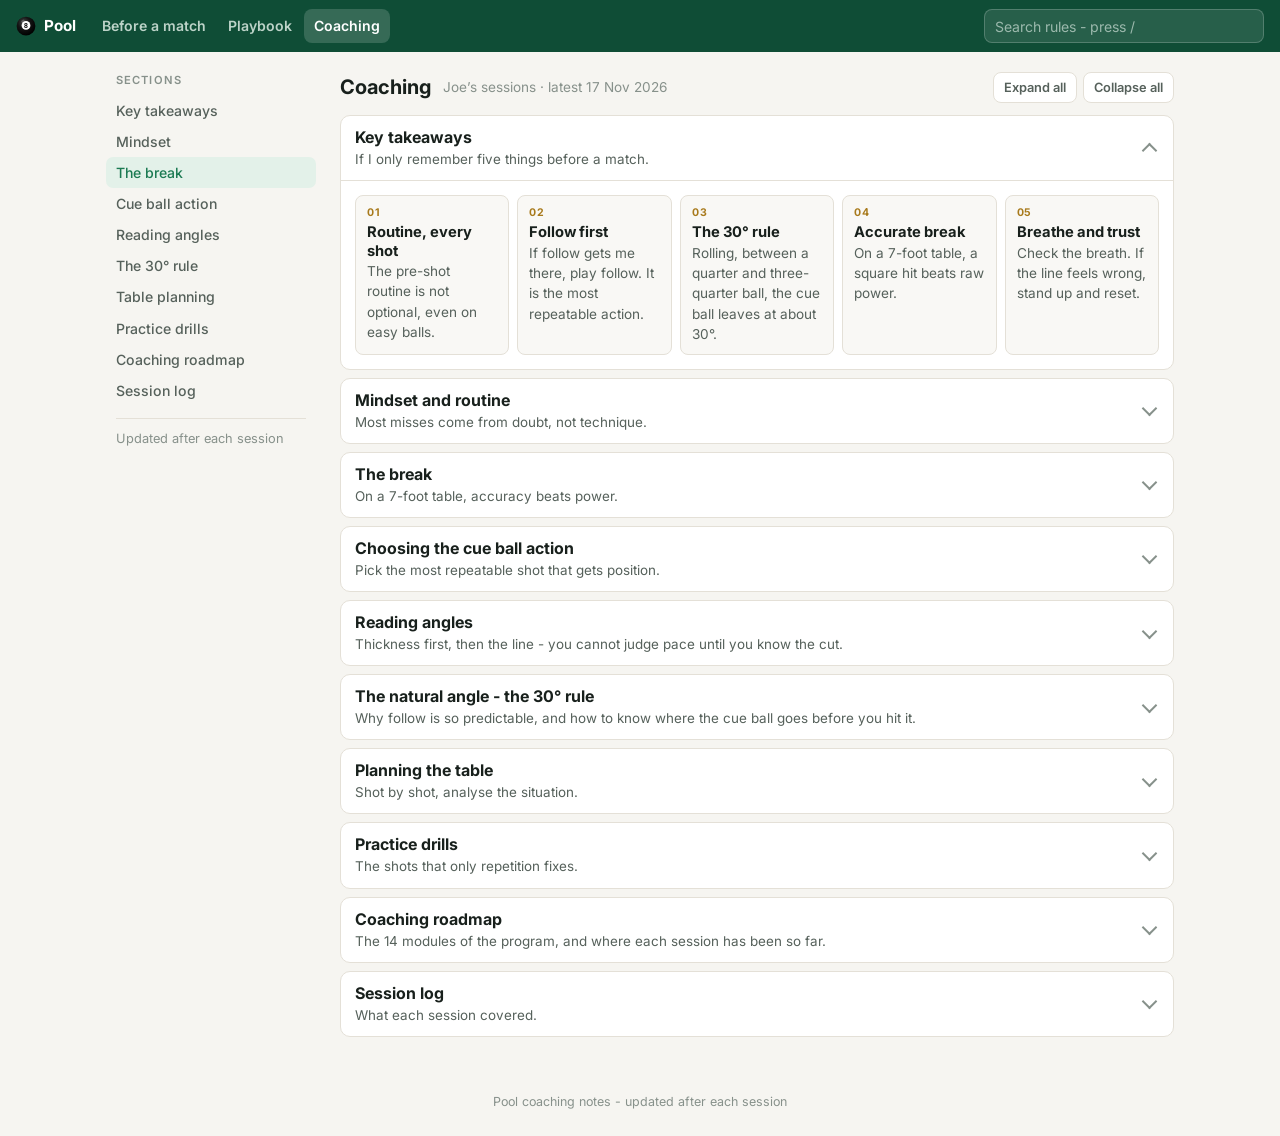
==== commit 92088f5c: "Rename Tony's Play to Playbook (playbook.html); old link redirects Co-Authored-By: Claude Opus 5.5 <" ====
--- a/index.html
+++ b/index.html
@@ -78,7 +78,7 @@
         <div class="principle"><div><h3>Not too low</h3><p>If the cue ball draws back off the rack, the strike was below centre.</p></div></div>
         <div class="principle"><div><h3>Find your own power source</h3><p>Some players use the wrist - it works if it is yours. An open bridge on the break is fine. Line up carefully, then focus on the action, not changes.</p></div></div>
         <div class="principle"><div><h3>Straight-stroke check</h3><p>After the follow-through, notice which part of the hand touches the table. Landing on the same spot each time means the stroke stayed straight.</p></div></div>
-        <div class="principle"><div><h3>Progress: definitely better <span class="new-chip">17 Nov</span></h3><p>A good break, with a pop, a ball down and the white in the centre, about half the time. Joe: &ldquo;at least fifty percent.&rdquo; My full break routine is on <a href="tonys-play.html#break">Tony&rsquo;s Play</a>.</p></div></div>
+        <div class="principle"><div><h3>Progress: definitely better <span class="new-chip">17 Nov</span></h3><p>A good break, with a pop, a ball down and the white in the centre, about half the time. Joe: &ldquo;at least fifty percent.&rdquo; My full break routine is on <a href="playbook.html#break">Playbook</a>.</p></div></div>
       </div>
       </div>
     </details>
@@ -299,7 +299,7 @@
         <li class="touched"><span class="rn">6</span><div><h3>Other important shots</h3><p>Long pot, combo, throw, drag, cue ball on the rail, carom, masse</p></div><span class="chip touched">Touched on</span></li>
         <li class="ahead"><span class="rn">7</span><div><h3>Bank shots</h3></div><span class="chip ahead">Coming up</span></li>
         <li class="ahead"><span class="rn">8</span><div><h3>Kicking</h3><p>Diamond system</p></div><span class="chip ahead">Coming up</span></li>
-        <li class="touched"><span class="rn">9</span><div><h3>Safety</h3><p>Principle and execution. My own safety thinking is on <a href="tonys-play.html#safety">Tony&rsquo;s Play</a></p></div><span class="chip touched">Touched on</span></li>
+        <li class="touched"><span class="rn">9</span><div><h3>Safety</h3><p>Principle and execution. My own safety thinking is on <a href="playbook.html#safety">Playbook</a></p></div><span class="chip touched">Touched on</span></li>
         <li class="ahead"><span class="rn">10</span><div><h3>Jump shots</h3></div><span class="chip ahead">Coming up</span></li>
         <li class="touched"><span class="rn">11</span><div><h3>Breaks</h3><p>9-ball break box and 10-ball</p></div><span class="chip touched">Touched on</span></li>
         <li class="covered"><span class="rn">12</span><div><h3>Running racks</h3><p>Analysing, positional play, shot selection, solving clusters</p></div><span class="chip covered">Covered</span></li>
